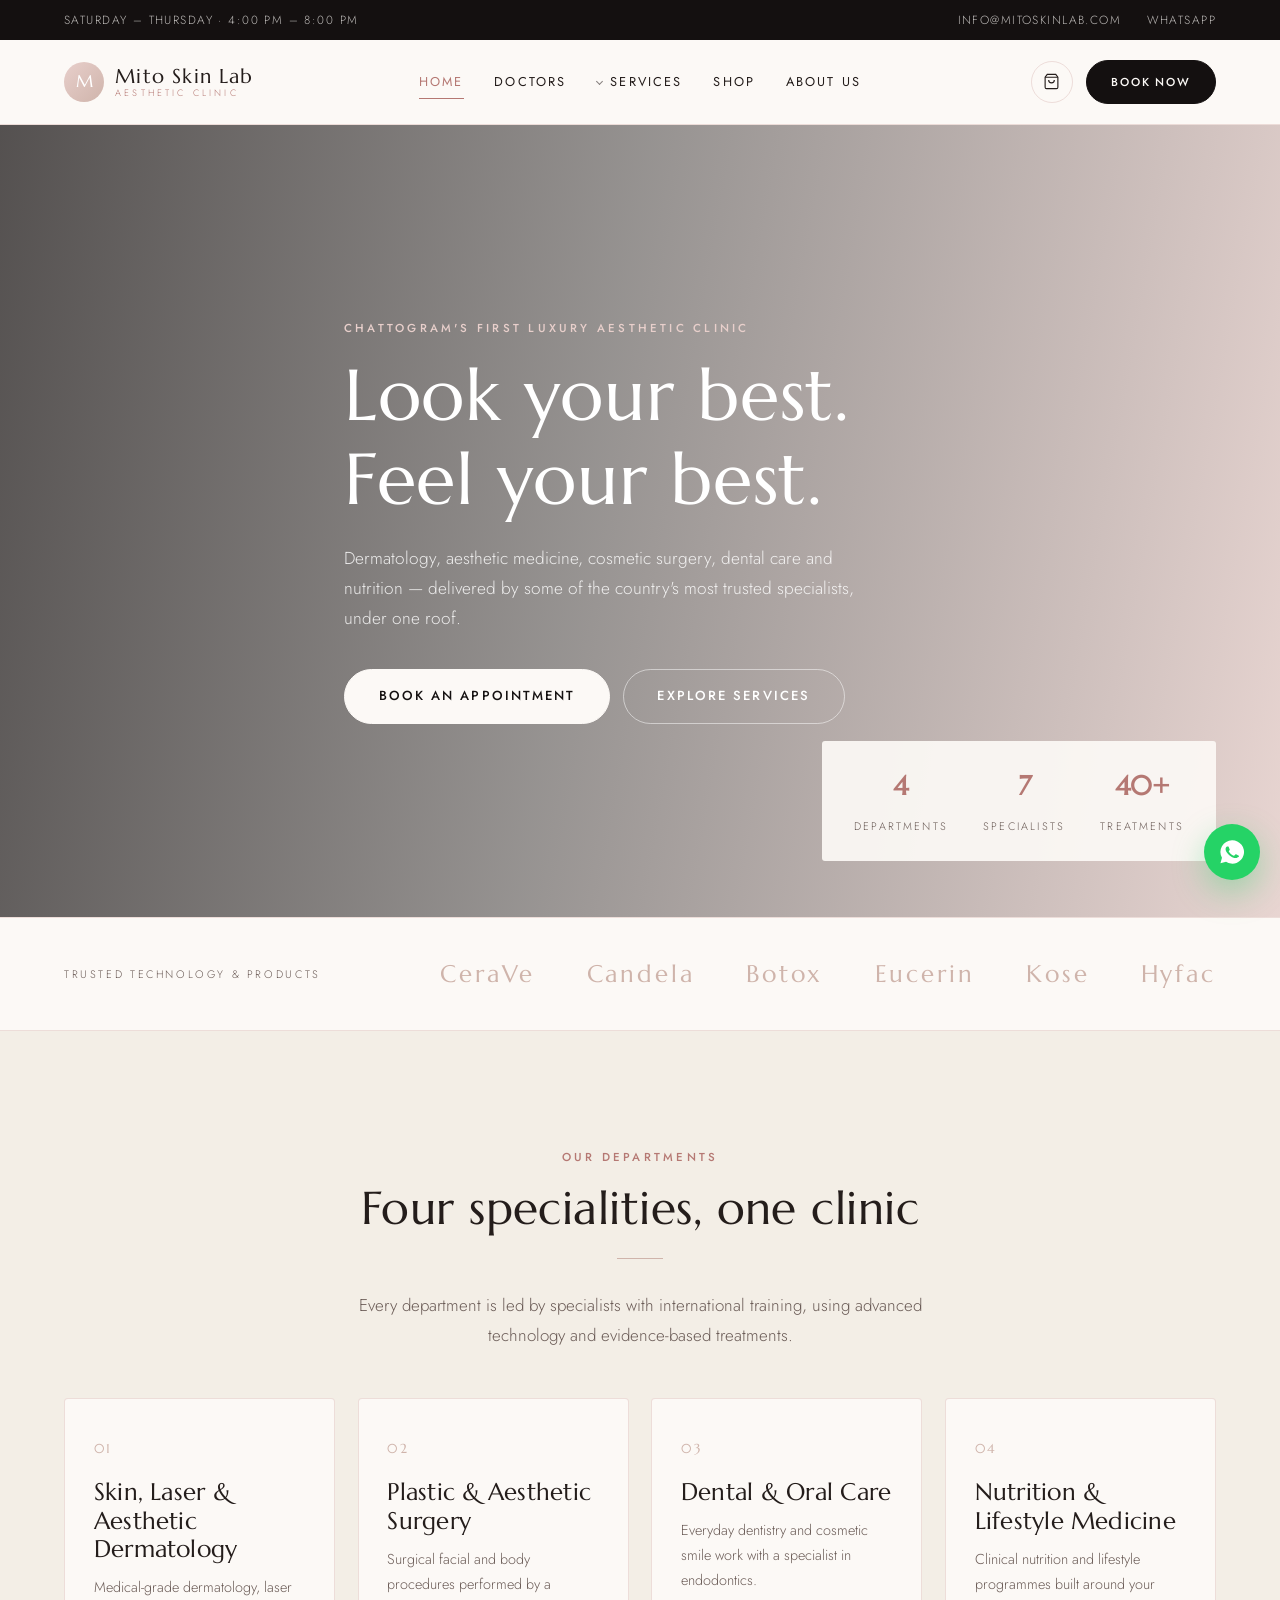
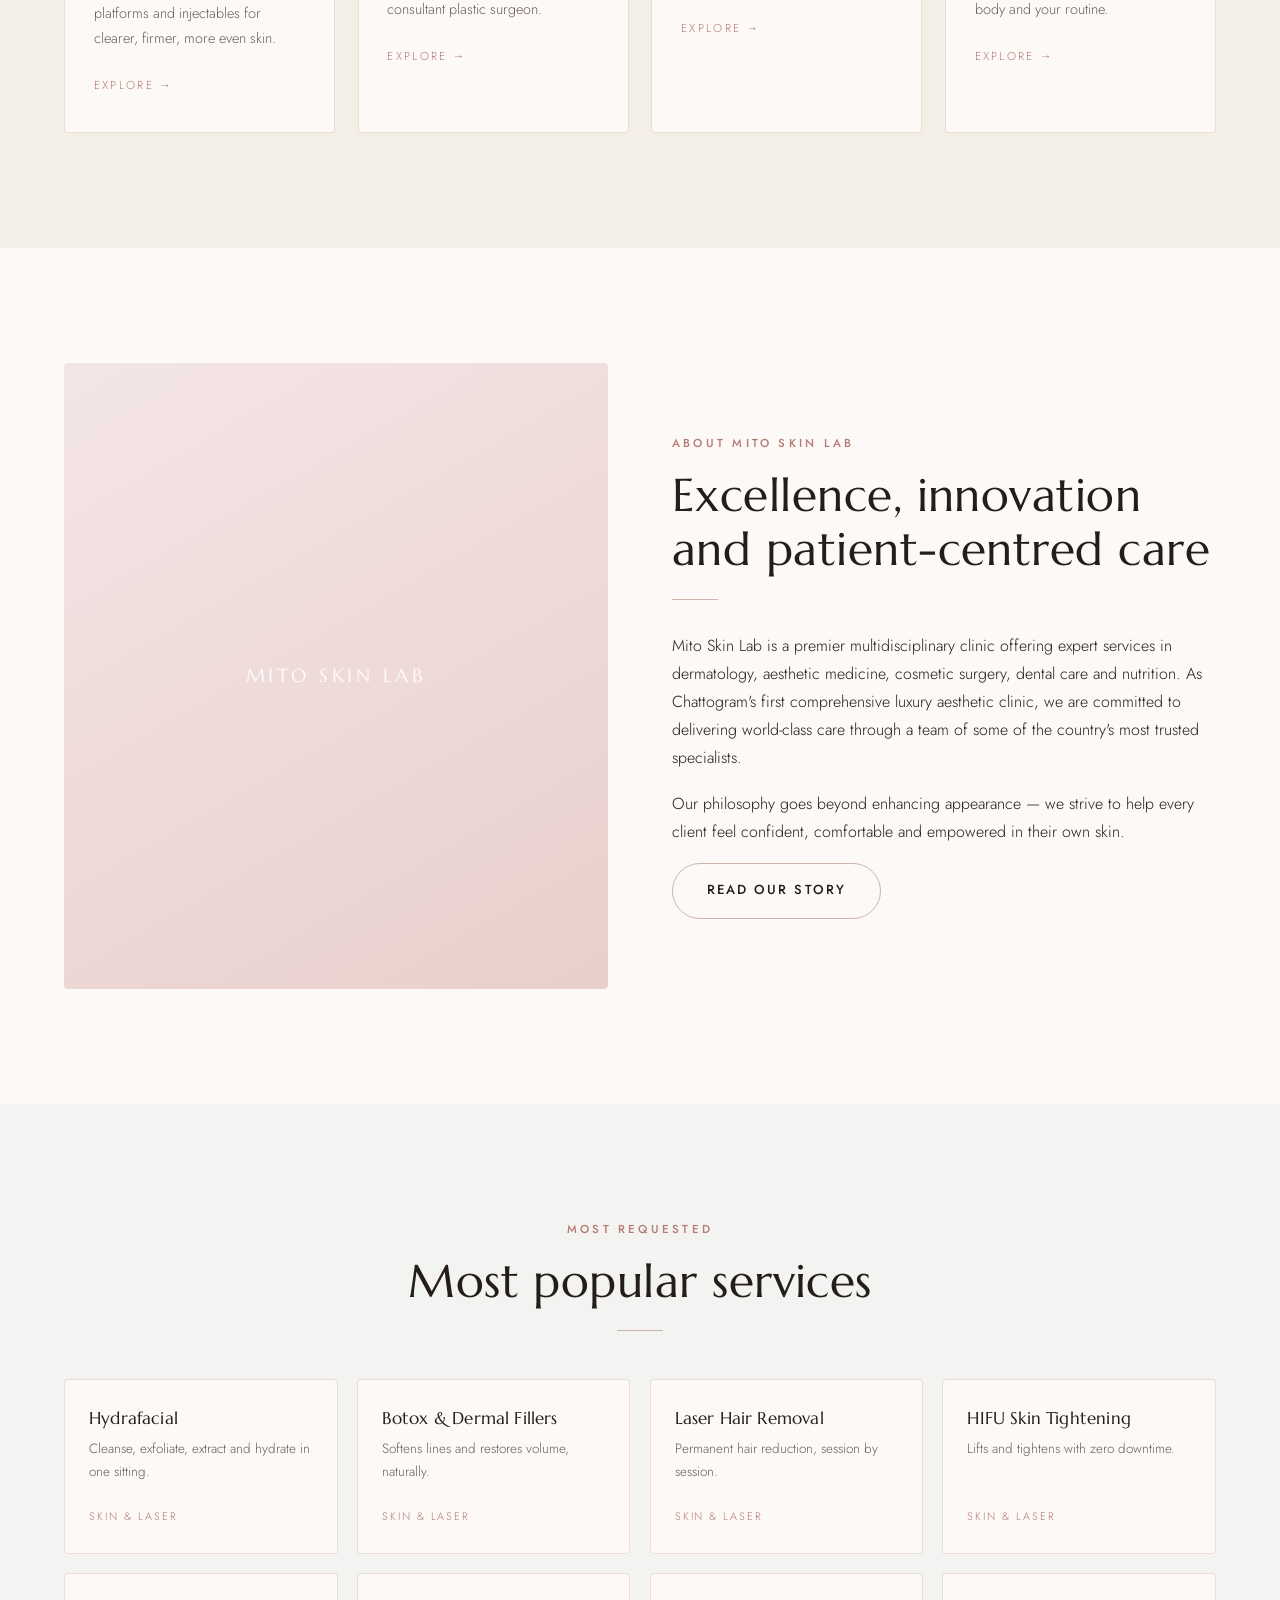
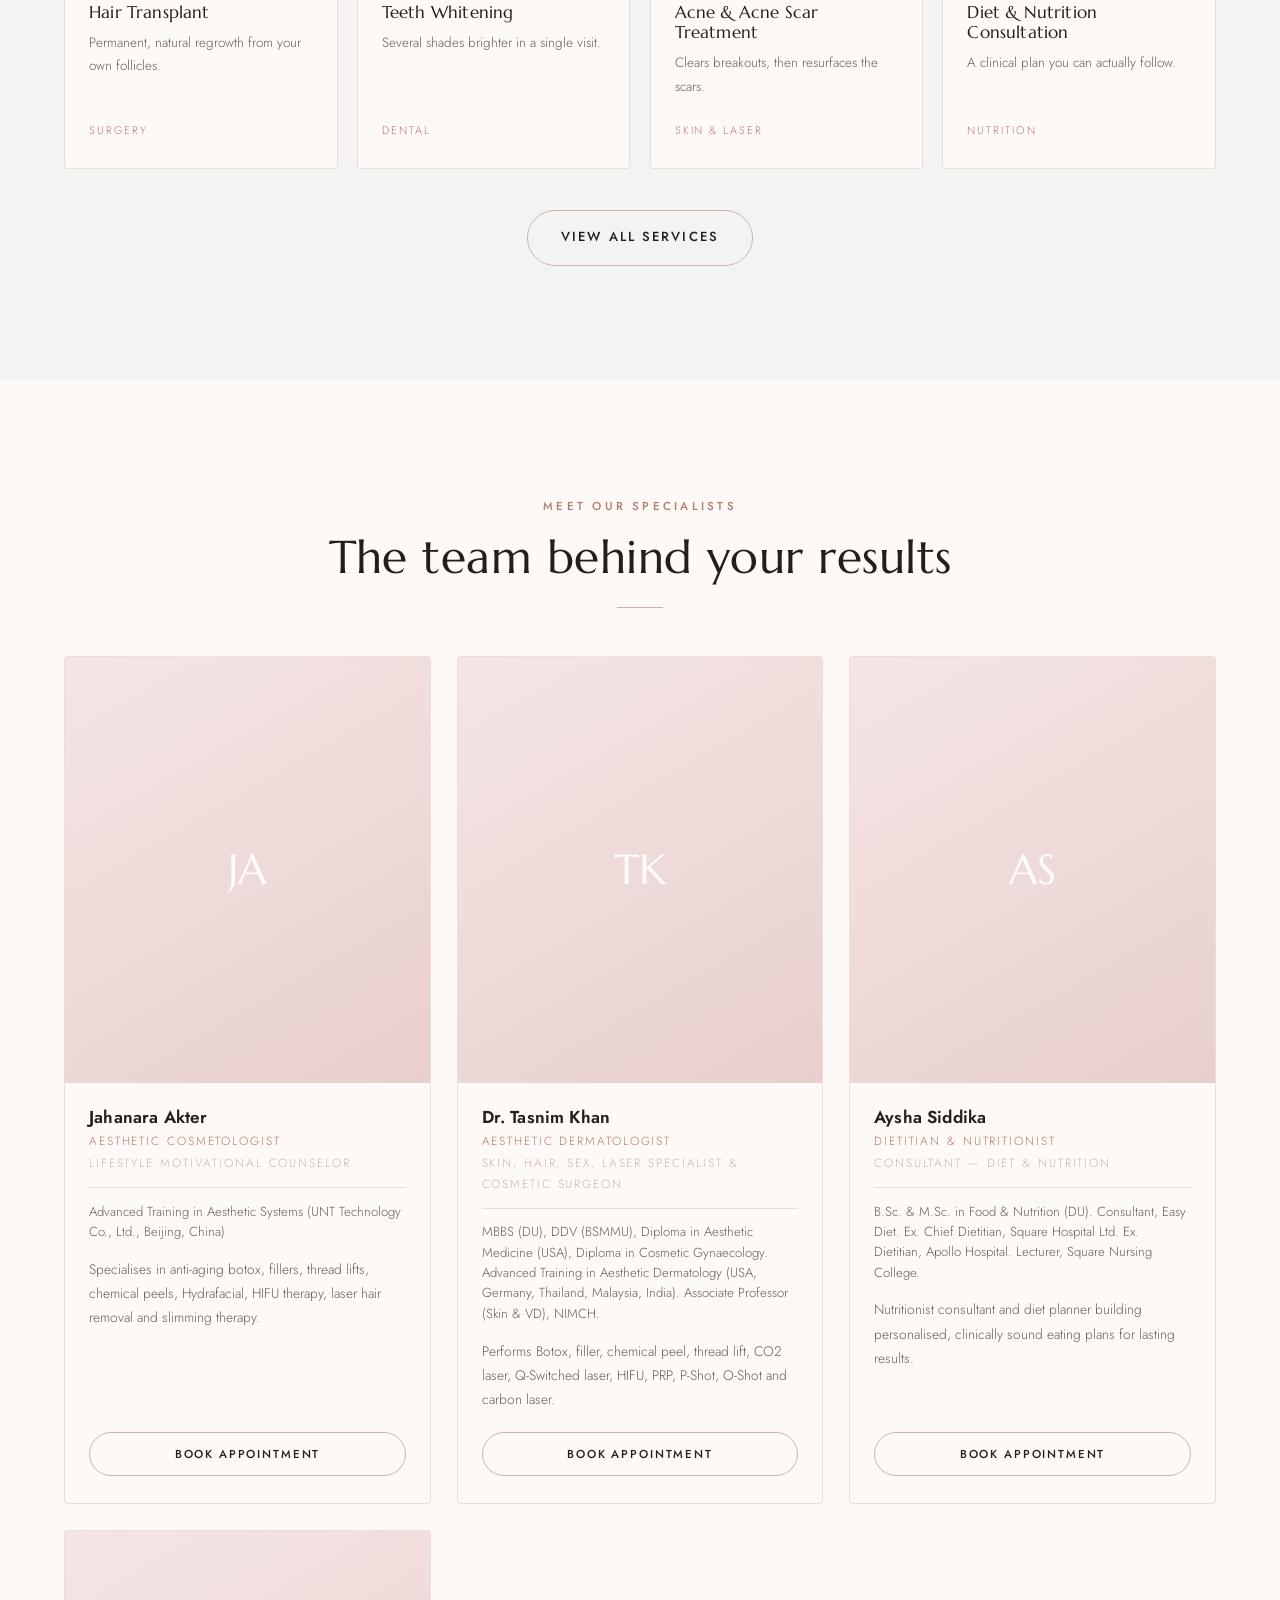
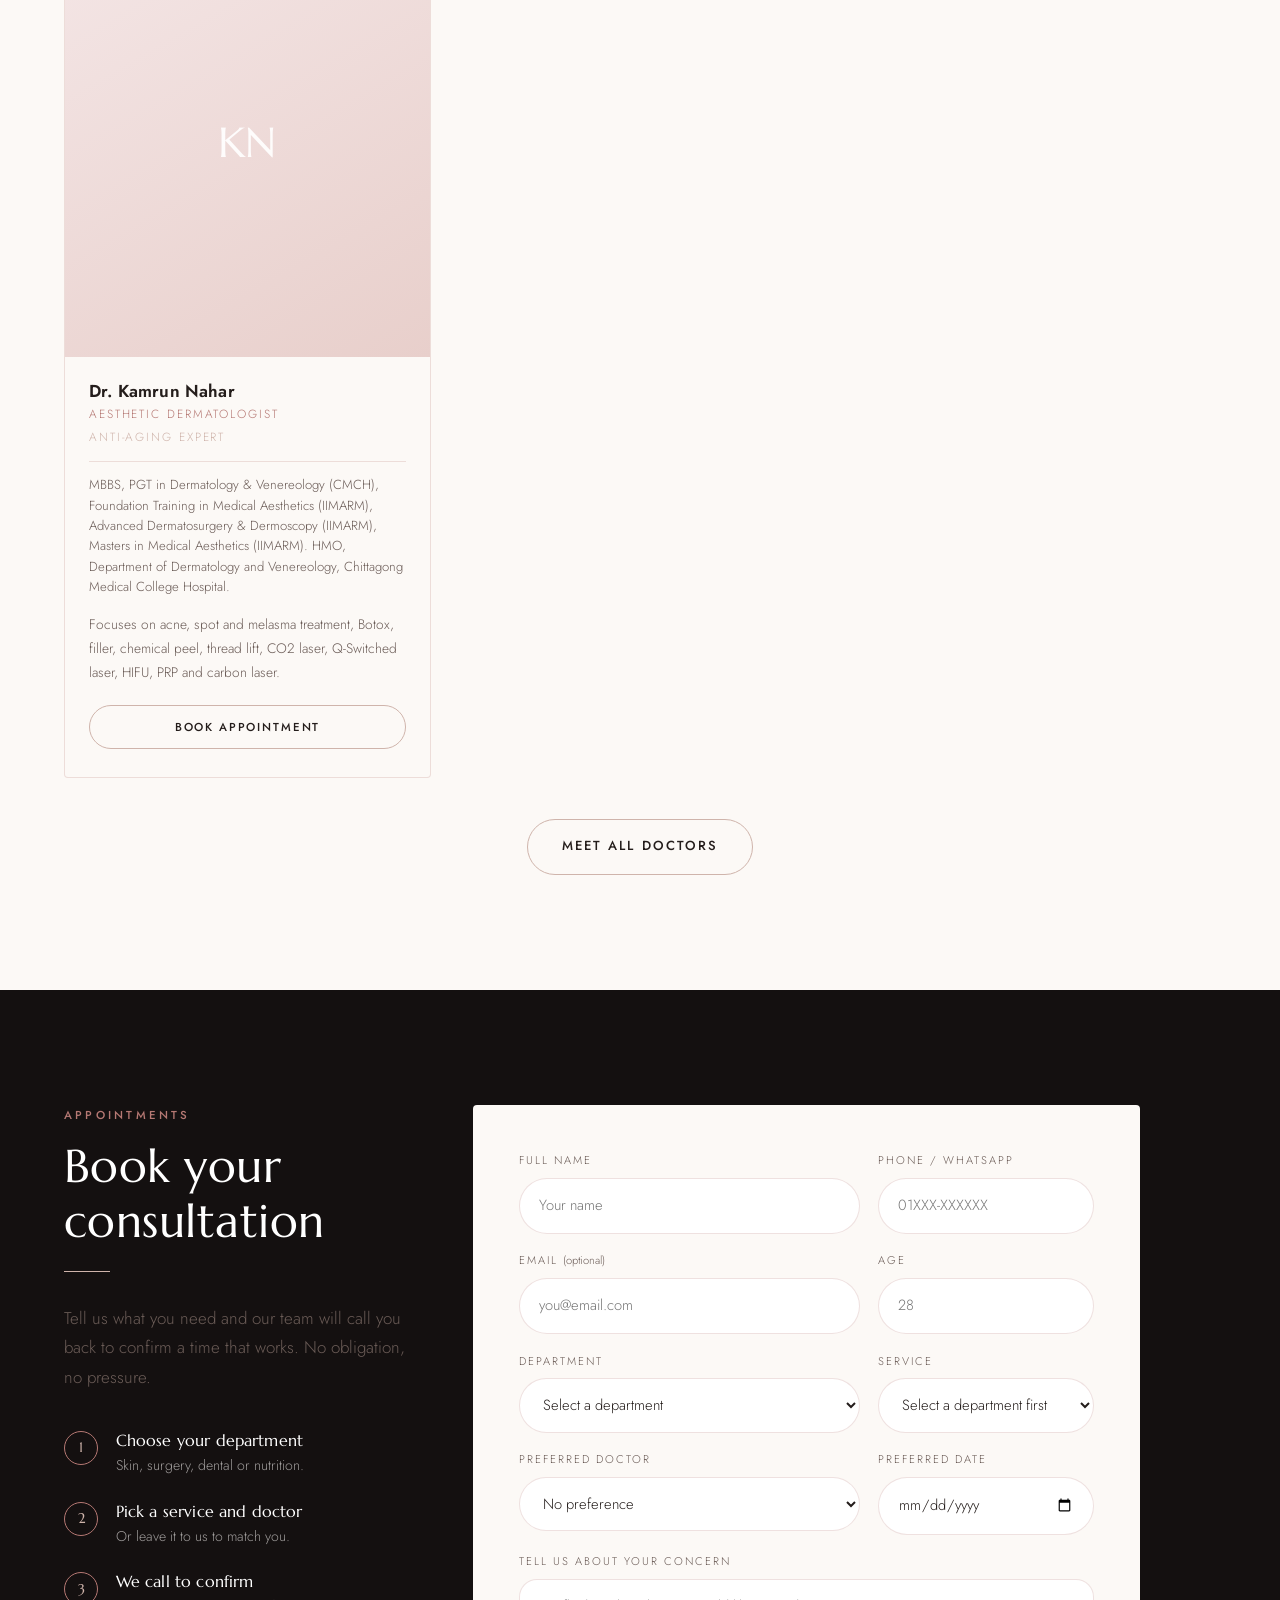
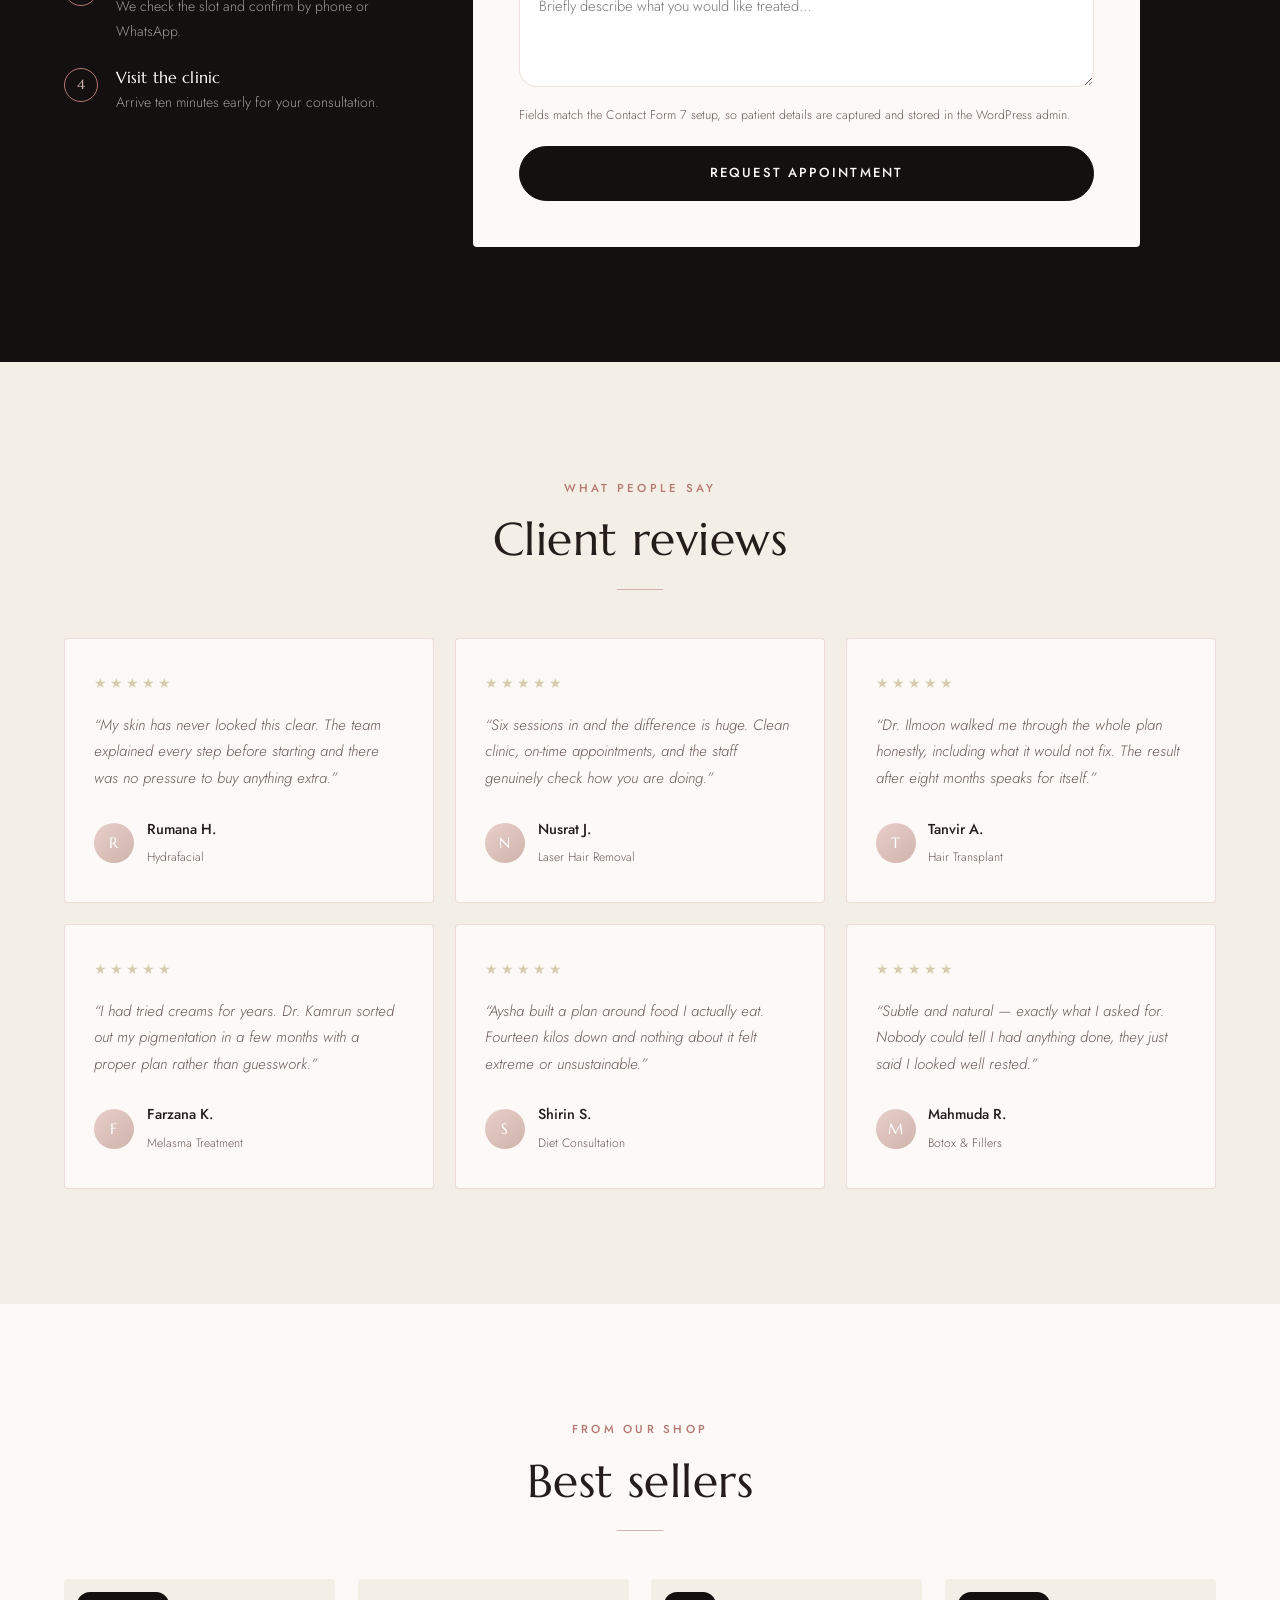
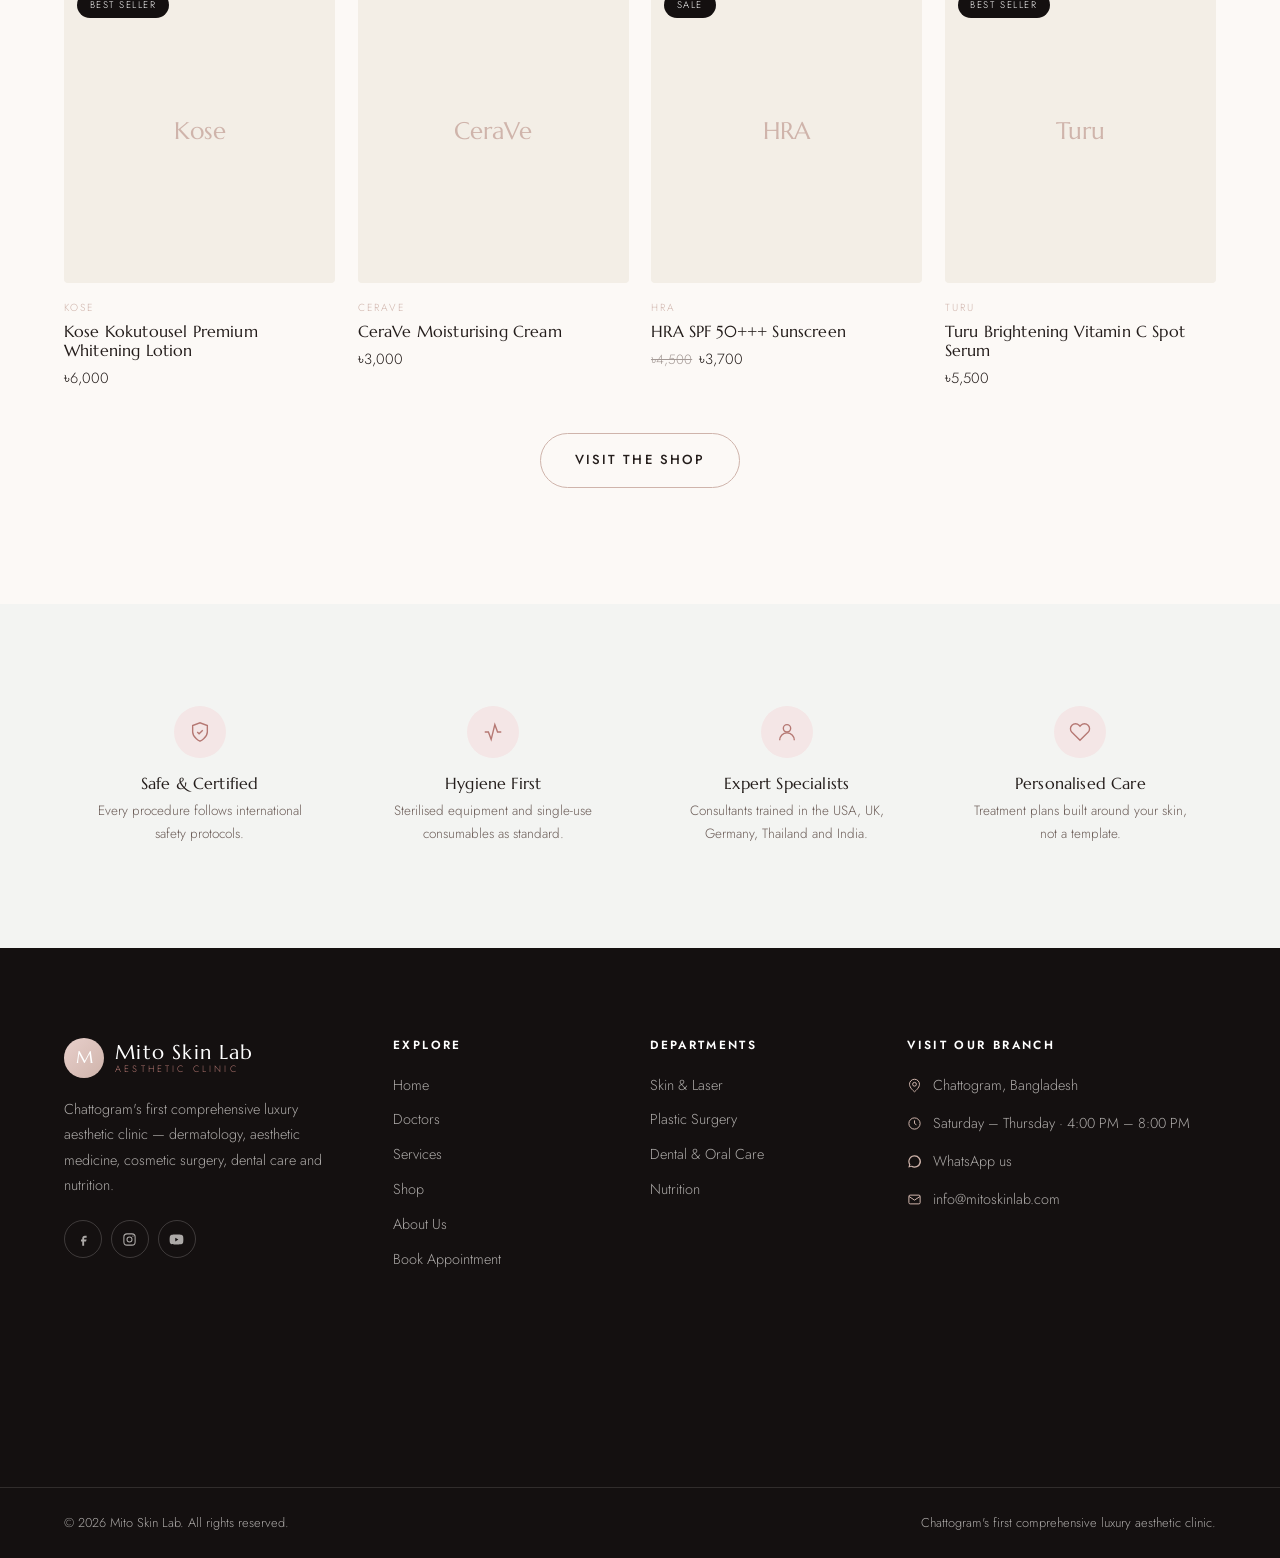
==== index.html @ dfe3c597 "Initial commit: Mito Skin Lab project docs and front-end rebuild Client planning docs (design brief," ====
<!DOCTYPE html>
<html lang="en">
<head>
<meta charset="utf-8">
<meta name="viewport" content="width=device-width, initial-scale=1">
<title>Mito Skin Lab — Chattogram's First Luxury Aesthetic Clinic</title>
<meta name="description" content="Mito Skin Lab is Chattogram's first comprehensive luxury aesthetic clinic — dermatology, aesthetic medicine, cosmetic surgery, dental care and nutrition under one roof.">
<link rel="stylesheet" href="css/mito.css">
</head>
<body>

<!-- ===================== TOP BAR ===================== -->
<div class="topbar">
  <div class="wrap">
    <span data-hours>Saturday – Thursday · 4:00 PM – 8:00 PM</span>
    <div class="topbar__set">
      <a href="#" data-email>info@mitoskinlab.com</a>
      <a href="#" data-wa>WhatsApp</a>
    </div>
  </div>
</div>

<!-- ===================== HEADER =====================
     Feedback 4: centered menu, exactly 5 items,
     Home · Doctors · Services · Shop · About Us
================================================== -->
<header class="header">
  <div class="wrap header__inner">
    <a class="brand" href="index.html">
      <span class="brand__mark">M</span>
      <span class="brand__name">Mito Skin Lab<span class="brand__sub">Aesthetic Clinic</span></span>
    </a>

    <nav class="nav">
      <ul class="nav__list">
        <li class="nav__item nav__item--active"><a class="nav__link" href="index.html">Home</a></li>
        <li class="nav__item"><a class="nav__link" href="doctors.html">Doctors</a></li>
        <li class="nav__item nav__item--has-menu">
          <a class="nav__link" href="services.html">Services</a>
          <!-- Feedback 4: hover dropdown showing the 4 departments -->
          <div class="dropdown">
            <a href="services.html#skin">Skin, Laser &amp; Aesthetic Dermatology</a>
            <a href="services.html#surgery">Plastic &amp; Aesthetic Surgery</a>
            <a href="services.html#dental">Dental &amp; Oral Care</a>
            <a href="services.html#nutrition">Nutrition &amp; Lifestyle Medicine</a>
          </div>
        </li>
        <li class="nav__item"><a class="nav__link" href="shop.html">Shop</a></li>
        <li class="nav__item"><a class="nav__link" href="about.html">About Us</a></li>
      </ul>
    </nav>

    <div class="header__actions">
      <a class="icon-btn" href="shop.html" aria-label="Shop">
        <svg viewBox="0 0 24 24" fill="none" stroke="currentColor" stroke-width="1.6"><path d="M6 2 3 6v14a2 2 0 0 0 2 2h14a2 2 0 0 0 2-2V6l-3-4z"/><path d="M3 6h18M16 10a4 4 0 0 1-8 0"/></svg>
        <span class="icon-btn__count" data-cart-count style="display:none">0</span>
      </a>
      <a class="btn btn--sm header__cta" href="booking.html">Book Now</a>
      <button class="icon-btn burger" data-nav-open aria-label="Open menu">
        <svg viewBox="0 0 24 24" fill="none" stroke="currentColor" stroke-width="1.6"><path d="M3 6h18M3 12h18M3 18h18"/></svg>
      </button>
    </div>
  </div>
</header>

<!-- ===================== MOBILE NAV ===================== -->
<div class="mobile-nav" id="mobileNav" data-open="false">
  <div class="mobile-nav__head">
    <a class="brand" href="index.html"><span class="brand__mark">M</span><span class="brand__name">Mito Skin Lab</span></a>
    <button class="icon-btn" data-nav-close aria-label="Close menu">
      <svg viewBox="0 0 24 24" fill="none" stroke="currentColor" stroke-width="1.6"><path d="M18 6 6 18M6 6l12 12"/></svg>
    </button>
  </div>
  <ul class="mobile-nav__list">
    <li><a href="index.html">Home</a></li>
    <li><a href="doctors.html">Doctors</a></li>
    <li>
      <button class="mobile-nav__toggle">Services <span>+</span></button>
      <div class="mobile-nav__sub" data-open="false">
        <a href="services.html#skin">Skin, Laser &amp; Aesthetic Dermatology</a>
        <a href="services.html#surgery">Plastic &amp; Aesthetic Surgery</a>
        <a href="services.html#dental">Dental &amp; Oral Care</a>
        <a href="services.html#nutrition">Nutrition &amp; Lifestyle Medicine</a>
      </div>
    </li>
    <li><a href="shop.html">Shop</a></li>
    <li><a href="about.html">About Us</a></li>
  </ul>
  <div class="mobile-nav__foot">
    <a class="btn btn--block" href="booking.html">Book an Appointment</a>
    <a class="btn btn--ghost btn--block" href="#" data-wa>Chat on WhatsApp</a>
  </div>
</div>

<main>

  <!-- ============ HERO — video at the top (Feedback 2 & 4) ============ -->
  <section class="hero">
    <div class="hero__media">
      <!-- Drop the client's clinic video at assets/hero.mp4 (from the Drive link). -->
      <video autoplay muted loop playsinline poster="assets/hero-poster.jpg">
        <source src="assets/hero.mp4" type="video/mp4">
      </video>
    </div>
    <div class="wrap hero__inner">
      <p class="eyebrow">Chattogram's First Luxury Aesthetic Clinic</p>
      <h1>Look your best.<br>Feel your best.</h1>
      <p class="hero__lede">Dermatology, aesthetic medicine, cosmetic surgery, dental care and nutrition — delivered by some of the country's most trusted specialists, under one roof.</p>
      <div class="hero__cta">
        <a class="btn btn--light" href="booking.html">Book an Appointment</a>
        <a class="btn btn--ghost" href="services.html" style="color:#fff;border-color:rgba(255,255,255,.5)">Explore Services</a>
      </div>
    </div>
    <div class="hero__badge">
      <div><b>4</b><span>Departments</span></div>
      <div><b>7</b><span>Specialists</span></div>
      <div><b>40+</b><span>Treatments</span></div>
    </div>
  </section>

  <!-- ============ BRANDS — CeraVe, Candela, Botox (Feedback 4) ============ -->
  <section class="brands">
    <div class="wrap">
      <span class="brands__label">Trusted technology &amp; products</span>
      <div class="brands__list">
        <span>CeraVe</span><span>Candela</span><span>Botox</span>
        <span>Eucerin</span><span>Kose</span><span>Hyfac</span>
      </div>
    </div>
  </section>

  <!-- ============ DEPARTMENTS — placed high up (Feedback 2) ============ -->
  <section class="section bg-lace">
    <div class="wrap">
      <div class="center" style="margin-bottom:3rem">
        <p class="eyebrow">Our Departments</p>
        <h2>Four specialities, one clinic</h2>
        <hr class="rule">
        <p class="lede">Every department is led by specialists with international training, using advanced technology and evidence-based treatments.</p>
      </div>
      <div class="dept-grid" id="deptGrid"></div>
    </div>
  </section>

  <!-- ============ ABOUT PREVIEW ============ -->
  <section class="section">
    <div class="wrap about-split">
      <div class="about-figure reveal"><span>Mito Skin Lab</span></div>
      <div class="reveal">
        <p class="eyebrow">About Mito Skin Lab</p>
        <h2>Excellence, innovation and patient-centred care</h2>
        <hr class="rule">
        <p>Mito Skin Lab is a premier multidisciplinary clinic offering expert services in dermatology, aesthetic medicine, cosmetic surgery, dental care and nutrition. As Chattogram's first comprehensive luxury aesthetic clinic, we are committed to delivering world-class care through a team of some of the country's most trusted specialists.</p>
        <p>Our philosophy goes beyond enhancing appearance — we strive to help every client feel confident, comfortable and empowered in their own skin.</p>
        <a class="btn btn--ghost" href="about.html">Read Our Story</a>
      </div>
    </div>
  </section>

  <!-- ============ MOST POPULAR SERVICES (Feedback 2) ============ -->
  <section class="section bg-porcelain">
    <div class="wrap">
      <div class="center" style="margin-bottom:3rem">
        <p class="eyebrow">Most Requested</p>
        <h2>Most popular services</h2>
        <hr class="rule">
      </div>
      <div class="pop-grid" id="popGrid"></div>
      <div class="center" style="margin-top:2.6rem">
        <a class="btn btn--ghost" href="services.html">View All Services</a>
      </div>
    </div>
  </section>

  <!-- ============ DOCTORS — moved up, before the booking section (Feedback 2) ============ -->
  <section class="section">
    <div class="wrap">
      <div class="center" style="margin-bottom:3rem">
        <p class="eyebrow">Meet Our Specialists</p>
        <h2>The team behind your results</h2>
        <hr class="rule">
      </div>
      <div class="doc-grid" id="docGrid" data-limit="4"></div>
      <div class="center" style="margin-top:2.6rem">
        <a class="btn btn--ghost" href="doctors.html">Meet All Doctors</a>
      </div>
    </div>
  </section>

  <!-- ============ BOOKING — full-page, long section (Feedback 4) ============ -->
  <section class="section booking" id="book">
    <div class="wrap booking__grid">
      <div>
        <p class="eyebrow">Appointments</p>
        <h2>Book your consultation</h2>
        <hr class="rule">
        <p class="lede">Tell us what you need and our team will call you back to confirm a time that works. No obligation, no pressure.</p>
        <div class="booking__steps">
          <div class="booking__step"><b>1</b><div><h4>Choose your department</h4><p>Skin, surgery, dental or nutrition.</p></div></div>
          <div class="booking__step"><b>2</b><div><h4>Pick a service and doctor</h4><p>Or leave it to us to match you.</p></div></div>
          <div class="booking__step"><b>3</b><div><h4>We call to confirm</h4><p>We check the slot and confirm by phone or WhatsApp.</p></div></div>
          <div class="booking__step"><b>4</b><div><h4>Visit the clinic</h4><p>Arrive ten minutes early for your consultation.</p></div></div>
        </div>
      </div>

      <div class="form-card">
        <form id="bookingForm" novalidate>
          <div class="form-grid">
            <div class="field"><label for="bkName">Full name</label><input id="bkName" name="your-name" type="text" required placeholder="Your name"></div>
            <div class="field"><label for="bkPhone">Phone / WhatsApp</label><input id="bkPhone" name="your-phone" type="tel" required placeholder="01XXX-XXXXXX"></div>
            <div class="field"><label for="bkEmail">Email <span style="text-transform:none;letter-spacing:0">(optional)</span></label><input id="bkEmail" name="your-email" type="email" placeholder="you@email.com"></div>
            <div class="field"><label for="bkAge">Age</label><input id="bkAge" name="your-age" type="number" min="1" max="120" placeholder="28"></div>
            <div class="field"><label for="bkDept">Department</label><select id="bkDept" name="department" required></select></div>
            <div class="field"><label for="bkService">Service</label><select id="bkService" name="service"><option value="">Select a department first</option></select></div>
            <div class="field"><label for="bkDoctor">Preferred doctor</label><select id="bkDoctor" name="doctor"></select></div>
            <div class="field"><label for="bkDate">Preferred date</label><input id="bkDate" name="preferred-date" type="date"></div>
            <div class="field field--full"><label for="bkMsg">Tell us about your concern</label><textarea id="bkMsg" name="your-message" placeholder="Briefly describe what you would like treated…"></textarea></div>
          </div>
          <p class="form-note">Fields match the Contact Form 7 setup, so patient details are captured and stored in the WordPress admin.</p>
          <button class="btn btn--block" type="submit" style="margin-top:1.2rem">Request Appointment</button>
          <div class="form-ok" id="bookingOk" hidden></div>
        </form>
      </div>
    </div>
  </section>

  <!-- ============ CLIENT REVIEWS — renamed from Success Stories (Feedback 2) ============ -->
  <section class="section bg-lace">
    <div class="wrap">
      <div class="center" style="margin-bottom:3rem">
        <p class="eyebrow">What People Say</p>
        <h2>Client reviews</h2>
        <hr class="rule">
      </div>
      <div class="rev-grid" id="revGrid" data-limit="6"></div>
    </div>
  </section>

  <!-- ============ BEST SELLERS ============ -->
  <section class="section">
    <div class="wrap">
      <div class="center" style="margin-bottom:3rem">
        <p class="eyebrow">From Our Shop</p>
        <h2>Best sellers</h2>
        <hr class="rule">
      </div>
      <div class="prod-grid">
        <article class="prod-card reveal">
          <a class="prod-card__media" href="product.html?id=kose-whitening"><span class="prod-card__tag">Best seller</span><div class="prod-card__ph">Kose</div></a>
          <p class="prod-card__brand">Kose</p><h4><a href="product.html?id=kose-whitening">Kose Kokutousel Premium Whitening Lotion</a></h4>
          <div class="prod-card__price">৳6,000</div>
        </article>
        <article class="prod-card reveal">
          <a class="prod-card__media" href="product.html?id=cerave-cream"><div class="prod-card__ph">CeraVe</div></a>
          <p class="prod-card__brand">CeraVe</p><h4><a href="product.html?id=cerave-cream">CeraVe Moisturising Cream</a></h4>
          <div class="prod-card__price">৳3,000</div>
        </article>
        <article class="prod-card reveal">
          <a class="prod-card__media" href="product.html?id=hra-spf"><span class="prod-card__tag">Sale</span><div class="prod-card__ph">HRA</div></a>
          <p class="prod-card__brand">HRA</p><h4><a href="product.html?id=hra-spf">HRA SPF 50+++ Sunscreen</a></h4>
          <div class="prod-card__price"><s>৳4,500</s>৳3,700</div>
        </article>
        <article class="prod-card reveal">
          <a class="prod-card__media" href="product.html?id=turu-vitc"><span class="prod-card__tag">Best seller</span><div class="prod-card__ph">Turu</div></a>
          <p class="prod-card__brand">Turu</p><h4><a href="product.html?id=turu-vitc">Turu Brightening Vitamin C Spot Serum</a></h4>
          <div class="prod-card__price">৳5,500</div>
        </article>
      </div>
      <div class="center" style="margin-top:2.6rem"><a class="btn btn--ghost" href="shop.html">Visit the Shop</a></div>
    </div>
  </section>

  <!-- ============ ASSURANCES — moved to the very bottom (Feedback 2) ============ -->
  <section class="section section--tight bg-porcelain">
    <div class="wrap">
      <div class="assure-grid">
        <div class="assure reveal">
          <div class="assure__ico"><svg viewBox="0 0 24 24" fill="none" stroke="currentColor" stroke-width="1.5"><path d="M12 22s8-4 8-10V5l-8-3-8 3v7c0 6 8 10 8 10z"/><path d="m9 12 2 2 4-4"/></svg></div>
          <h4>Safe &amp; Certified</h4><p>Every procedure follows international safety protocols.</p>
        </div>
        <div class="assure reveal">
          <div class="assure__ico"><svg viewBox="0 0 24 24" fill="none" stroke="currentColor" stroke-width="1.5"><path d="M3 12h4l3 8 4-16 3 8h4"/></svg></div>
          <h4>Hygiene First</h4><p>Sterilised equipment and single-use consumables as standard.</p>
        </div>
        <div class="assure reveal">
          <div class="assure__ico"><svg viewBox="0 0 24 24" fill="none" stroke="currentColor" stroke-width="1.5"><circle cx="12" cy="8" r="4"/><path d="M4 21a8 8 0 0 1 16 0"/></svg></div>
          <h4>Expert Specialists</h4><p>Consultants trained in the USA, UK, Germany, Thailand and India.</p>
        </div>
        <div class="assure reveal">
          <div class="assure__ico"><svg viewBox="0 0 24 24" fill="none" stroke="currentColor" stroke-width="1.5"><path d="M20.8 4.6a5.5 5.5 0 0 0-7.8 0L12 5.7l-1-1.1a5.5 5.5 0 0 0-7.8 7.8l1.1 1L12 21l7.7-7.6 1.1-1a5.5 5.5 0 0 0 0-7.8z"/></svg></div>
          <h4>Personalised Care</h4><p>Treatment plans built around your skin, not a template.</p>
        </div>
      </div>
    </div>
  </section>

</main>

<!-- ===================== FOOTER =====================
     Feedback 2: Google Maps, branch info and WhatsApp in the footer.
     No Contact Us page. Feedback 3: use Mito Logo Png-05 here.
================================================== -->
<footer class="footer">
  <div class="wrap footer__grid">
    <div class="footer__brand">
      <a class="brand" href="index.html">
        <span class="brand__mark">M</span>
        <span class="brand__name">Mito Skin Lab<span class="brand__sub">Aesthetic Clinic</span></span>
      </a>
      <p>Chattogram's first comprehensive luxury aesthetic clinic — dermatology, aesthetic medicine, cosmetic surgery, dental care and nutrition.</p>
      <div class="footer__social">
        <a href="#" data-facebook aria-label="Facebook"><svg viewBox="0 0 24 24" fill="currentColor"><path d="M14 9h3V6h-3c-2.2 0-4 1.8-4 4v2H8v3h2v7h3v-7h3l1-3h-4v-2c0-.6.4-1 1-1z"/></svg></a>
        <a href="#" aria-label="Instagram"><svg viewBox="0 0 24 24" fill="none" stroke="currentColor" stroke-width="1.7"><rect x="3" y="3" width="18" height="18" rx="5"/><circle cx="12" cy="12" r="4"/><circle cx="17.5" cy="6.5" r="1" fill="currentColor" stroke="none"/></svg></a>
        <a href="#" aria-label="YouTube"><svg viewBox="0 0 24 24" fill="currentColor"><path d="M23 12s0-3.6-.5-5.3a2.8 2.8 0 0 0-2-2C18.8 4 12 4 12 4s-6.8 0-8.5.7a2.8 2.8 0 0 0-2 2C1 8.4 1 12 1 12s0 3.6.5 5.3a2.8 2.8 0 0 0 2 2C5.2 20 12 20 12 20s6.8 0 8.5-.7a2.8 2.8 0 0 0 2-2C23 15.6 23 12 23 12zM10 15V9l5 3z"/></svg></a>
      </div>
    </div>

    <div>
      <h4>Explore</h4>
      <ul class="footer__links">
        <li><a href="index.html">Home</a></li>
        <li><a href="doctors.html">Doctors</a></li>
        <li><a href="services.html">Services</a></li>
        <li><a href="shop.html">Shop</a></li>
        <li><a href="about.html">About Us</a></li>
        <li><a href="booking.html">Book Appointment</a></li>
      </ul>
    </div>

    <div>
      <h4>Departments</h4>
      <ul class="footer__links">
        <li><a href="services.html#skin">Skin &amp; Laser</a></li>
        <li><a href="services.html#surgery">Plastic Surgery</a></li>
        <li><a href="services.html#dental">Dental &amp; Oral Care</a></li>
        <li><a href="services.html#nutrition">Nutrition</a></li>
      </ul>
    </div>

    <div>
      <h4>Visit Our Branch</h4>
      <ul class="footer__contact">
        <li><svg viewBox="0 0 24 24" fill="none" stroke="currentColor" stroke-width="1.6"><path d="M20 10c0 6-8 12-8 12s-8-6-8-12a8 8 0 0 1 16 0z"/><circle cx="12" cy="10" r="3"/></svg><span data-address>Chattogram, Bangladesh</span></li>
        <li><svg viewBox="0 0 24 24" fill="none" stroke="currentColor" stroke-width="1.6"><circle cx="12" cy="12" r="9"/><path d="M12 7v5l3 2"/></svg><span data-hours>Saturday – Thursday · 4:00 PM – 8:00 PM</span></li>
        <li><svg viewBox="0 0 24 24" fill="currentColor"><path d="M12 2a10 10 0 0 0-8.6 15l-1.3 4.7 4.8-1.3A10 10 0 1 0 12 2zm0 18a8 8 0 0 1-4.1-1.1l-.3-.2-2.9.8.8-2.8-.2-.3A8 8 0 1 1 12 20z"/></svg><a href="#" data-wa>WhatsApp us</a></li>
        <li><svg viewBox="0 0 24 24" fill="none" stroke="currentColor" stroke-width="1.6"><rect x="3" y="5" width="18" height="14" rx="2"/><path d="m3 7 9 6 9-6"/></svg><a href="#" data-email>info@mitoskinlab.com</a></li>
      </ul>
      <iframe class="footer__map" title="Mito Skin Lab location"
        src="https://www.google.com/maps?q=Chattogram,Bangladesh&output=embed"
        loading="lazy" referrerpolicy="no-referrer-when-downgrade"></iframe>
    </div>
  </div>
  <div class="wrap footer__bar">
    <span>© 2026 Mito Skin Lab. All rights reserved.</span>
    <span>Chattogram's first comprehensive luxury aesthetic clinic.</span>
  </div>
</footer>

<!-- Floating WhatsApp (Feedback 2) -->
<a class="wa-float" href="#" data-wa aria-label="Chat on WhatsApp">
  <svg viewBox="0 0 24 24" fill="currentColor"><path d="M12 2a10 10 0 0 0-8.6 15l-1.3 4.7 4.8-1.3A10 10 0 1 0 12 2zm5.2 14c-.2.6-1.2 1.2-1.7 1.2-.5.1-1 .1-3.3-.8-2.8-1.1-4.5-3.9-4.7-4.1-.1-.2-1-1.4-1-2.6s.6-1.8.9-2.1c.2-.2.5-.3.7-.3h.5c.2 0 .4 0 .6.5l.8 2c.1.2.1.4 0 .5l-.3.4-.3.3c-.1.1-.3.3-.1.6.2.3.8 1.3 1.7 2.1 1.2 1 2.1 1.3 2.4 1.5.3.1.5.1.6-.1l.9-1c.2-.2.4-.2.6-.1l2 .9c.2.1.4.2.4.3.1.1.1.6-.1 1.2z"/></svg>
</a>

<script src="js/data.js"></script>
<script src="js/mito.js"></script>
</body>
</html>
---- css/mito.css ----
/* ==========================================================================
   Mito Skin Lab — Pastel Aristocracy (Pink & White Edition)
   Palette source: "Website design" tab.
   NOTE: two hex codes in the doc were malformed and have been corrected:
     Dusty Mauve  #cB57873 (7 chars, invalid) -> #B57873
     Chantilly    #CFEAM   (not hex)          -> #FCF9F6
   Confirm both with the client, then change only the two vars below.
   ========================================================================== */

@import url('https://fonts.googleapis.com/css2?family=Marcellus&family=Jost:wght@300;400;500;600&display=swap');

:root {
  /* --- Blush & rose tones --- */
  --powder-blush: #F4E6E6;
  --antique-rose: #CFB4AB;
  --dusty-mauve:  #B57873;
  --tea-rose:     #E8CFCB;

  /* --- Creamy whites --- */
  --chantilly:    #FCF9F6;
  --vintage-lace: #F3EEE6;
  --oat-silk:     #D7CCAE;
  --porcelain:    #F3F4F2;

  /* --- Ink & premium accents (Feedback 4: premium black tone) --- */
  --ink:        #241D1B;
  --ink-soft:   #6B5C57;
  --premium:    #141010;
  --hairline:   rgba(181,120,115,.22);

  /* --- Type --- */
  --font-display: 'Marcellus', 'Cormorant Garamond', Georgia, serif;
  --font-body:    'Jost', 'Helvetica Neue', Arial, sans-serif;

  /* --- Rhythm --- */
  --pad-section: clamp(64px, 9vw, 128px);
  --gutter: clamp(20px, 5vw, 64px);
  --maxw: 1280px;
  --radius: 999px;         /* Feedback 4: rounder / circular */
  --radius-card: 4px;
  --ease: cubic-bezier(.22,.61,.36,1);
}

/* ---------- reset ---------- */
*, *::before, *::after { box-sizing: border-box; }
html { -webkit-text-size-adjust: 100%; scroll-behavior: smooth; }
body {
  margin: 0;
  font-family: var(--font-body);
  font-weight: 300;
  font-size: 16px;
  line-height: 1.75;
  color: var(--ink);
  background: var(--chantilly);
  overflow-x: hidden;
}
img, video { max-width: 100%; display: block; }
a { color: inherit; text-decoration: none; }
button { font: inherit; cursor: pointer; }
ul { margin: 0; padding: 0; list-style: none; }

h1, h2, h3, h4 {
  font-family: var(--font-display);
  font-weight: 400;
  line-height: 1.18;
  letter-spacing: .01em;
  margin: 0;
}
h1 { font-size: clamp(2.4rem, 5.6vw, 4.6rem); }
h2 { font-size: clamp(1.9rem, 3.6vw, 3.1rem); }
h3 { font-size: clamp(1.2rem, 1.9vw, 1.6rem); }
p  { margin: 0 0 1.1em; }

/* ---------- layout helpers ---------- */
.wrap { width: 100%; max-width: var(--maxw); margin-inline: auto; padding-inline: var(--gutter); }
.section { padding-block: var(--pad-section); }
.section--tight { padding-block: clamp(44px, 6vw, 84px); }
.bg-lace { background: var(--vintage-lace); }
.bg-blush { background: var(--powder-blush); }
.bg-porcelain { background: var(--porcelain); }
.bg-premium { background: var(--premium); color: var(--chantilly); }
.center { text-align: center; }

.eyebrow {
  font-size: .72rem;
  letter-spacing: .28em;
  text-transform: uppercase;
  color: var(--dusty-mauve);
  font-weight: 500;
  margin: 0 0 .9rem;
}
.bg-premium .eyebrow { color: var(--antique-rose); }

.lede { font-size: 1.06rem; color: var(--ink-soft); max-width: 62ch; }
.center .lede { margin-inline: auto; }
.bg-premium .lede { color: rgba(252,249,246,.7); }

.rule { width: 46px; height: 1px; background: var(--antique-rose); border: 0; margin: 1.4rem 0 2rem; }
.center .rule { margin-inline: auto; }

/* ---------- buttons (pill / premium black per Feedback 4) ---------- */
.btn {
  display: inline-flex; align-items: center; justify-content: center; gap: .55rem;
  padding: .95rem 2.1rem;
  border-radius: var(--radius);
  border: 1px solid var(--premium);
  background: var(--premium);
  color: var(--chantilly);
  font-size: .82rem; font-weight: 500;
  letter-spacing: .16em; text-transform: uppercase;
  transition: background .35s var(--ease), color .35s var(--ease), border-color .35s var(--ease), transform .35s var(--ease);
}
.btn:hover { background: var(--dusty-mauve); border-color: var(--dusty-mauve); transform: translateY(-2px); }
.btn--ghost { background: transparent; color: var(--ink); border-color: var(--antique-rose); }
.btn--ghost:hover { background: var(--premium); color: var(--chantilly); border-color: var(--premium); }
.btn--light { background: var(--chantilly); color: var(--premium); border-color: var(--chantilly); }
.btn--light:hover { background: var(--dusty-mauve); border-color: var(--dusty-mauve); color: #fff; }
.btn--sm { padding: .7rem 1.5rem; font-size: .72rem; }
.btn--block { width: 100%; }

/* ==========================================================================
   HEADER — centered, exactly 5 items (Feedback 4)
   Home · Doctors · Services · Shop · About Us
   ========================================================================== */
.topbar {
  background: var(--premium); color: rgba(252,249,246,.72);
  font-size: .74rem; letter-spacing: .12em; text-transform: uppercase;
}
.topbar .wrap { display: flex; justify-content: space-between; align-items: center; gap: 1rem; min-height: 40px; }
.topbar a:hover { color: #fff; }
.topbar__set { display: flex; gap: 1.6rem; }

.header {
  position: sticky; top: 0; z-index: 90;
  background: rgba(252,249,246,.94);
  backdrop-filter: blur(12px);
  border-bottom: 1px solid var(--hairline);
}
.header__inner {
  display: grid;
  grid-template-columns: 1fr auto 1fr;   /* centered nav */
  align-items: center;
  gap: 1rem;
  min-height: 84px;
}
.brand { display: flex; align-items: center; gap: .7rem; justify-self: start; }
.brand__mark {
  width: 40px; height: 40px; border-radius: 50%;
  background: linear-gradient(135deg, var(--tea-rose), var(--antique-rose));
  display: grid; place-items: center;
  font-family: var(--font-display); font-size: 1.05rem; color: #fff;
}
.brand__name { font-family: var(--font-display); font-size: 1.24rem; letter-spacing: .06em; line-height: 1.1; }
.brand__sub { display: block; font-size: .58rem; letter-spacing: .34em; text-transform: uppercase; color: var(--dusty-mauve); font-family: var(--font-body); }

.nav { justify-self: center; }
.nav__list { display: flex; align-items: center; gap: clamp(1.1rem, 2.4vw, 2.4rem); }
.nav__link {
  position: relative;
  font-size: .8rem; font-weight: 400;
  letter-spacing: .17em; text-transform: uppercase;
  padding: .6rem 0; display: inline-block; white-space: nowrap;
}
.nav__link::after {
  content: ''; position: absolute; left: 0; bottom: .25rem;
  width: 0; height: 1px; background: var(--dusty-mauve);
  transition: width .35s var(--ease);
}
.nav__link:hover::after, .nav__item--active > .nav__link::after { width: 100%; }
.nav__item--active > .nav__link { color: var(--dusty-mauve); }

/* Services hover dropdown — 4 departments (Feedback 4) */
.nav__item--has-menu > .nav__link::before {
  content: ''; display: inline-block; width: 5px; height: 5px; margin-right: .5rem;
  border-right: 1px solid currentColor; border-bottom: 1px solid currentColor;
  transform: translateY(-2px) rotate(45deg); opacity: .55;
}
.dropdown {
  position: absolute; top: 100%; left: 50%; transform: translate(-50%, 10px);
  min-width: 320px; padding: .7rem;
  background: var(--chantilly);
  border: 1px solid var(--hairline);
  box-shadow: 0 24px 60px rgba(36,29,27,.13);
  opacity: 0; visibility: hidden; pointer-events: none;
  transition: opacity .3s var(--ease), transform .3s var(--ease), visibility .3s;
}
.nav__item--has-menu { position: relative; }
.nav__item--has-menu:hover .dropdown,
.nav__item--has-menu:focus-within .dropdown {
  opacity: 1; visibility: visible; pointer-events: auto; transform: translate(-50%, 0);
}
.dropdown a {
  display: block; padding: .78rem 1.1rem;
  font-size: .84rem; letter-spacing: .03em;
  border-radius: 2px;
  transition: background .25s var(--ease), color .25s var(--ease), padding-left .25s var(--ease);
}
.dropdown a:hover { background: var(--powder-blush); color: var(--dusty-mauve); padding-left: 1.5rem; }

.header__actions { display: flex; align-items: center; gap: .55rem; justify-self: end; }
.icon-btn {
  width: 42px; height: 42px; border-radius: 50%;
  border: 1px solid var(--hairline); background: transparent;
  display: grid; place-items: center; color: var(--ink);
  transition: background .3s var(--ease), color .3s var(--ease), border-color .3s var(--ease);
}
.icon-btn:hover { background: var(--premium); color: #fff; border-color: var(--premium); }
.icon-btn svg { width: 17px; height: 17px; }
.icon-btn__count {
  position: absolute; transform: translate(14px, -14px);
  min-width: 17px; height: 17px; padding: 0 4px;
  border-radius: 999px; background: var(--dusty-mauve); color: #fff;
  font-size: .62rem; line-height: 17px; text-align: center;
}
.header__cta { margin-left: .3rem; }
.burger { display: none; }

/* ---------- mobile nav ---------- */
.mobile-nav {
  position: fixed; inset: 0; z-index: 120;
  background: var(--chantilly);
  padding: 1.4rem var(--gutter) 2.4rem;
  transform: translateX(100%);
  transition: transform .42s var(--ease);
  overflow-y: auto;
}
.mobile-nav[data-open="true"] { transform: none; }
.mobile-nav__head { display: flex; justify-content: space-between; align-items: center; margin-bottom: 1.6rem; }
.mobile-nav__list > li { border-bottom: 1px solid var(--hairline); }
.mobile-nav__list > li > a,
.mobile-nav__toggle {
  display: flex; justify-content: space-between; align-items: center; width: 100%;
  padding: 1.15rem 0; background: none; border: 0; text-align: left;
  font-family: var(--font-display); font-size: 1.22rem; color: var(--ink);
}
.mobile-nav__sub { max-height: 0; overflow: hidden; transition: max-height .4s var(--ease); }
.mobile-nav__sub[data-open="true"] { max-height: 320px; }
.mobile-nav__sub a { display: block; padding: .62rem 0 .62rem 1rem; font-size: .92rem; color: var(--ink-soft); }
.mobile-nav__foot { margin-top: 2rem; display: grid; gap: .8rem; }

/* ==========================================================================
   HERO — video at top of landing page (Feedback 2 & 4)
   ========================================================================== */
.hero { position: relative; min-height: clamp(560px, 88vh, 880px); display: grid; align-items: center; overflow: hidden; }
.hero__media { position: absolute; inset: 0; }
.hero__media video, .hero__media img { width: 100%; height: 100%; object-fit: cover; }
.hero__media::after {
  content: ''; position: absolute; inset: 0;
  background: linear-gradient(100deg, rgba(20,16,16,.72) 0%, rgba(20,16,16,.44) 46%, rgba(181,120,115,.28) 100%);
}
.hero__inner { position: relative; z-index: 2; color: #fff; max-width: 720px; padding-block: clamp(70px, 12vw, 120px); }
.hero h1 { color: #fff; margin-bottom: 1.3rem; }
.hero .eyebrow { color: var(--tea-rose); }
.hero__lede { color: rgba(255,255,255,.84); font-size: 1.08rem; max-width: 52ch; margin-bottom: 2.2rem; }
.hero__cta { display: flex; flex-wrap: wrap; gap: .8rem; }
.hero__badge {
  position: absolute; right: var(--gutter); bottom: clamp(28px, 5vw, 56px); z-index: 2;
  display: flex; gap: 2.2rem; padding: 1.4rem 2rem;
  background: rgba(252,249,246,.93); border-radius: 3px;
}
.hero__badge div { text-align: center; }
.hero__badge b { display: block; font-family: var(--font-display); font-size: 1.7rem; color: var(--dusty-mauve); }
.hero__badge span { font-size: .68rem; letter-spacing: .2em; text-transform: uppercase; color: var(--ink-soft); }

/* ---------- brand strip: CeraVe, Candela, Botox (Feedback 4) ---------- */
.brands { border-block: 1px solid var(--hairline); background: var(--chantilly); }
.brands .wrap { display: flex; align-items: center; justify-content: space-between; gap: 2rem; flex-wrap: wrap; padding-block: 2.2rem; }
.brands__label { font-size: .68rem; letter-spacing: .24em; text-transform: uppercase; color: var(--ink-soft); }
.brands__list { display: flex; align-items: center; gap: clamp(1.6rem, 4vw, 3.6rem); flex-wrap: wrap; }
.brands__list span {
  font-family: var(--font-display); font-size: clamp(1.05rem, 2vw, 1.5rem);
  letter-spacing: .12em; color: var(--antique-rose);
  transition: color .35s var(--ease);
}
.brands__list span:hover { color: var(--dusty-mauve); }

/* ==========================================================================
   DEPARTMENTS — high on the page (Feedback 2)
   ========================================================================== */
.dept-grid { display: grid; grid-template-columns: repeat(auto-fit, minmax(250px, 1fr)); gap: 1.4rem; }
.dept-card {
  position: relative; display: block;
  padding: 2.4rem 1.8rem 2.1rem;
  background: var(--chantilly);
  border: 1px solid var(--hairline);
  border-radius: var(--radius-card);
  transition: transform .4s var(--ease), box-shadow .4s var(--ease), background .4s var(--ease);
}
.dept-card:hover { transform: translateY(-6px); box-shadow: 0 26px 54px rgba(36,29,27,.11); background: #fff; }
.dept-card__num {
  font-family: var(--font-display); font-size: .82rem;
  color: var(--antique-rose); letter-spacing: .2em; display: block; margin-bottom: 1.1rem;
}
.dept-card h3 { margin-bottom: .7rem; }
.dept-card p { font-size: .9rem; color: var(--ink-soft); margin-bottom: 1.2rem; }
.dept-card__link { font-size: .72rem; letter-spacing: .2em; text-transform: uppercase; color: var(--dusty-mauve); }
.dept-card__link::after { content: ' →'; }

/* ==========================================================================
   POPULAR SERVICES (Feedback 2: highlight most popular)
   ========================================================================== */
.pop-grid { display: grid; grid-template-columns: repeat(auto-fill, minmax(258px, 1fr)); gap: 1.2rem; }
.pop-card {
  display: flex; flex-direction: column; gap: .55rem;
  padding: 1.7rem 1.5rem;
  background: var(--chantilly); border: 1px solid var(--hairline); border-radius: var(--radius-card);
  transition: background .35s var(--ease), transform .35s var(--ease);
}
.pop-card:hover { background: var(--powder-blush); transform: translateY(-4px); }
.pop-card h4 { font-family: var(--font-display); font-size: 1.08rem; margin: 0; }
.pop-card p { font-size: .84rem; color: var(--ink-soft); margin: 0; }
.pop-card__meta { margin-top: auto; padding-top: .9rem; font-size: .68rem; letter-spacing: .18em; text-transform: uppercase; color: var(--dusty-mauve); }

/* ==========================================================================
   SERVICES PAGE — department tabs, then nested category tabs (Feedback 4)
   Service names + short description only. No prices.
   ========================================================================== */
.tabs { display: flex; flex-wrap: wrap; gap: .6rem; justify-content: center; margin-bottom: 2.6rem; }
.tab {
  padding: .8rem 1.7rem; border-radius: var(--radius);
  border: 1px solid var(--hairline); background: transparent; color: var(--ink);
  font-size: .76rem; letter-spacing: .14em; text-transform: uppercase;
  transition: all .32s var(--ease);
}
.tab:hover { border-color: var(--antique-rose); }
.tab[aria-selected="true"] { background: var(--premium); border-color: var(--premium); color: #fff; }

.tabs--nested { justify-content: flex-start; margin-bottom: 2rem; }
.tabs--nested .tab { font-size: .72rem; padding: .6rem 1.3rem; }
.tabs--nested .tab[aria-selected="true"] { background: var(--dusty-mauve); border-color: var(--dusty-mauve); }

.svc-list { display: grid; grid-template-columns: repeat(auto-fill, minmax(320px, 1fr)); gap: 1rem; }
.svc-item {
  display: flex; gap: 1rem; align-items: flex-start;
  padding: 1.5rem 1.6rem;
  background: var(--chantilly); border: 1px solid var(--hairline); border-radius: var(--radius-card);
  transition: background .3s var(--ease), border-color .3s var(--ease);
}
.svc-item:hover { background: #fff; border-color: var(--antique-rose); }
.svc-item__dot { width: 6px; height: 6px; border-radius: 50%; background: var(--antique-rose); margin-top: .62rem; flex: none; }
.svc-item h4 { font-family: var(--font-display); font-size: 1.05rem; margin: 0 0 .3rem; }
.svc-item p { font-size: .86rem; color: var(--ink-soft); margin: 0; line-height: 1.6; }
.svc-item__book { margin-left: auto; align-self: center; flex: none; }

.panel[hidden] { display: none !important; }

/* ==========================================================================
   DOCTORS — client's serial order (Feedback 4)
   Card: name (bold) · title · education. No working shifts. (Feedback 3)
   ========================================================================== */
.doc-grid { display: grid; grid-template-columns: repeat(auto-fill, minmax(272px, 1fr)); gap: 1.6rem; }
.doc-card {
  background: var(--chantilly); border: 1px solid var(--hairline); border-radius: var(--radius-card);
  overflow: hidden; display: flex; flex-direction: column;
  transition: transform .4s var(--ease), box-shadow .4s var(--ease);
}
.doc-card:hover { transform: translateY(-6px); box-shadow: 0 28px 58px rgba(36,29,27,.12); }
.doc-card__photo { position: relative; aspect-ratio: 3/3.5; background: var(--powder-blush); overflow: hidden; }
.doc-card__photo img { width: 100%; height: 100%; object-fit: cover; transition: transform .7s var(--ease); }
.doc-card:hover .doc-card__photo img { transform: scale(1.05); }
.doc-card__ph { width: 100%; height: 100%; display: grid; place-items: center; background: linear-gradient(150deg, var(--powder-blush), var(--tea-rose)); }
.doc-card__ph span { font-family: var(--font-display); font-size: 2.6rem; color: rgba(255,255,255,.9); }
.doc-card__body { padding: 1.5rem 1.5rem 1.7rem; display: flex; flex-direction: column; flex: 1; }

/* Feedback 3 #2 — name in bold, title beneath, then educational background */
.doc-card__name { font-family: var(--font-body); font-weight: 600; font-size: 1.08rem; letter-spacing: .01em; margin: 0 0 .2rem; }
.doc-card__title { font-size: .74rem; letter-spacing: .16em; text-transform: uppercase; color: var(--dusty-mauve); margin: 0 0 .1rem; }
/* Feedback 3 #1 — "Anti Aging Expert" sits as a 2nd title on its own 2nd line */
.doc-card__title2 { font-size: .74rem; letter-spacing: .16em; text-transform: uppercase; color: var(--antique-rose); margin: 0 0 .85rem; }
.doc-card__edu { font-size: .82rem; color: var(--ink-soft); line-height: 1.55; margin: 0 0 .9rem; padding-top: .85rem; border-top: 1px solid var(--hairline); }
.doc-card__bio { font-size: .86rem; color: var(--ink-soft); margin: 0 0 1.3rem; }
.doc-card__body .btn { margin-top: auto; }

/* ==========================================================================
   SHOP — left filter, hidden behind a button on mobile (Feedback 4)
   ========================================================================== */
.shop-layout { display: grid; grid-template-columns: 268px 1fr; gap: clamp(1.6rem, 3vw, 3rem); align-items: start; }
.shop-toolbar { display: flex; align-items: center; justify-content: space-between; gap: 1rem; flex-wrap: wrap; margin-bottom: 1.8rem; }
.shop-toolbar__count { font-size: .84rem; color: var(--ink-soft); }
.filter-open { display: none; }

.search {
  display: flex; align-items: center; gap: .6rem;
  padding: .62rem 1.2rem;
  border: 1px solid var(--hairline); border-radius: var(--radius);   /* circular, Feedback 4 */
  background: var(--chantilly); min-width: 210px;
}
.search input { border: 0; background: none; outline: none; font: inherit; font-size: .88rem; width: 100%; color: var(--ink); }
.search svg { width: 15px; height: 15px; color: var(--ink-soft); flex: none; }
select.select {
  padding: .62rem 1.2rem; border-radius: var(--radius);
  border: 1px solid var(--hairline); background: var(--chantilly);
  font: inherit; font-size: .84rem; color: var(--ink); outline: none;
}

.filters { position: sticky; top: 104px; }
.filter-group { padding-bottom: 1.5rem; margin-bottom: 1.5rem; border-bottom: 1px solid var(--hairline); }
.filter-group:last-child { border-bottom: 0; }
.filter-group h4 { font-size: .74rem; letter-spacing: .2em; text-transform: uppercase; font-family: var(--font-body); font-weight: 600; margin: 0 0 1rem; }
.filter-opt { display: flex; align-items: center; gap: .65rem; padding: .34rem 0; font-size: .88rem; color: var(--ink-soft); cursor: pointer; }
.filter-opt input { accent-color: var(--dusty-mauve); width: 15px; height: 15px; }
.filter-opt:hover { color: var(--dusty-mauve); }
.filters__close { display: none; }

.prod-grid { display: grid; grid-template-columns: repeat(auto-fill, minmax(228px, 1fr)); gap: 1.4rem; }
.prod-card { display: flex; flex-direction: column; }
.prod-card__media {
  position: relative; aspect-ratio: 1/1.12; background: var(--vintage-lace);
  border-radius: var(--radius-card); overflow: hidden; margin-bottom: 1rem;
  display: grid; place-items: center;
}
.prod-card__media img { width: 100%; height: 100%; object-fit: cover; transition: transform .7s var(--ease); }
.prod-card:hover .prod-card__media img { transform: scale(1.06); }
.prod-card__ph { font-family: var(--font-display); font-size: 1.5rem; color: var(--antique-rose); text-align: center; padding: 1rem; }
.prod-card__tag {
  position: absolute; top: .8rem; left: .8rem; z-index: 2;
  padding: .3rem .8rem; border-radius: var(--radius);
  background: var(--premium); color: #fff;
  font-size: .6rem; letter-spacing: .16em; text-transform: uppercase;
}
.prod-card__quick {
  position: absolute; left: .8rem; right: .8rem; bottom: .8rem; z-index: 2;
  opacity: 0; transform: translateY(8px);
  transition: opacity .35s var(--ease), transform .35s var(--ease);
}
.prod-card:hover .prod-card__quick { opacity: 1; transform: none; }
.prod-card__brand { font-size: .64rem; letter-spacing: .2em; text-transform: uppercase; color: var(--antique-rose); margin: 0 0 .3rem; }
.prod-card h4 { font-family: var(--font-display); font-size: 1.02rem; margin: 0 0 .35rem; }
.prod-card__price { font-size: .92rem; color: var(--ink); }
.prod-card__price s { color: var(--ink-soft); opacity: .6; margin-right: .45rem; font-size: .84rem; }

/* ---------- product detail ---------- */
.pdp { display: grid; grid-template-columns: 1.05fr 1fr; gap: clamp(2rem, 5vw, 4.6rem); align-items: start; }
.pdp__gallery { display: grid; gap: .8rem; }
.pdp__main { aspect-ratio: 1/1.05; background: var(--vintage-lace); border-radius: var(--radius-card); display: grid; place-items: center; overflow: hidden; }
.pdp__main .prod-card__ph { font-size: 2.2rem; }
.pdp__thumbs { display: grid; grid-template-columns: repeat(4, 1fr); gap: .8rem; }
.pdp__thumbs div { aspect-ratio: 1; background: var(--powder-blush); border-radius: 3px; border: 1px solid transparent; cursor: pointer; transition: border-color .3s var(--ease); }
.pdp__thumbs div:hover, .pdp__thumbs div[aria-current="true"] { border-color: var(--dusty-mauve); }
.pdp__price { font-family: var(--font-display); font-size: 1.9rem; color: var(--dusty-mauve); margin: .4rem 0 1.2rem; }
.pdp__price s { font-size: 1.1rem; color: var(--ink-soft); opacity: .55; margin-right: .6rem; }
.pdp__cart { display: flex; gap: .7rem; flex-wrap: wrap; margin: 1.6rem 0; }
.qty { display: flex; align-items: center; border: 1px solid var(--hairline); border-radius: var(--radius); overflow: hidden; }
.qty button { width: 42px; height: 48px; border: 0; background: none; color: var(--ink); font-size: 1.1rem; }
.qty button:hover { background: var(--powder-blush); }
.qty input { width: 46px; height: 48px; border: 0; text-align: center; font: inherit; background: none; outline: none; -moz-appearance: textfield; }
.qty input::-webkit-outer-spin-button, .qty input::-webkit-inner-spin-button { -webkit-appearance: none; margin: 0; }

/* Feedback 2 #10 — clean, well-spaced Description / How to apply */
.pdp__panels { margin-top: clamp(2.6rem, 5vw, 4.2rem); display: grid; gap: 1px; background: var(--hairline); border: 1px solid var(--hairline); border-radius: var(--radius-card); overflow: hidden; }
.pdp__panel { background: var(--chantilly); padding: clamp(1.8rem, 3.4vw, 3rem); }
.pdp__panel h3 { margin-bottom: 1.1rem; }
.pdp__panel ol { margin: 0; padding-left: 1.2rem; color: var(--ink-soft); }
.pdp__panel ol li { margin-bottom: .7rem; padding-left: .4rem; }
.pdp__meta { display: grid; gap: .55rem; padding-top: 1.4rem; border-top: 1px solid var(--hairline); font-size: .86rem; color: var(--ink-soft); }
.pdp__meta div { display: flex; gap: .7rem; }
.pdp__meta b { font-weight: 500; color: var(--ink); min-width: 96px; }

/* ==========================================================================
   BOOKING — full-page, long booking section (Feedback 4)
   ========================================================================== */
.booking { background: var(--premium); color: var(--chantilly); }
.booking__grid { display: grid; grid-template-columns: .82fr 1.18fr; gap: clamp(2rem, 5vw, 5rem); align-items: start; }
.booking h2 { color: #fff; }
.booking__steps { margin-top: 2.4rem; display: grid; gap: 1.5rem; }
.booking__step { display: flex; gap: 1.1rem; }
.booking__step b {
  flex: none; width: 34px; height: 34px; border-radius: 50%;
  border: 1px solid var(--dusty-mauve); color: var(--antique-rose);
  display: grid; place-items: center; font-family: var(--font-display); font-size: .9rem; font-weight: 400;
}
.booking__step h4 { color: #fff; font-size: 1rem; margin-bottom: .2rem; }
.booking__step p { font-size: .88rem; color: rgba(252,249,246,.6); margin: 0; }

.form-card { background: var(--chantilly); color: var(--ink); padding: clamp(1.8rem, 3.6vw, 3rem); border-radius: var(--radius-card); }
.form-grid { display: grid; grid-template-columns: 1fr 1fr; gap: 1.1rem; }
.field { display: flex; flex-direction: column; gap: .45rem; }
.field--full { grid-column: 1 / -1; }
.field label { font-size: .7rem; letter-spacing: .18em; text-transform: uppercase; color: var(--ink-soft); }
.field input, .field select, .field textarea {
  padding: .88rem 1.2rem;
  border: 1px solid var(--hairline); border-radius: var(--radius);
  background: #fff; font: inherit; font-size: .92rem; color: var(--ink);
  outline: none; transition: border-color .3s var(--ease);
}
.field textarea { border-radius: 18px; resize: vertical; min-height: 108px; }
.field input:focus, .field select:focus, .field textarea:focus { border-color: var(--dusty-mauve); }
.form-note { font-size: .78rem; color: var(--ink-soft); margin: 1.1rem 0 0; }
.form-ok {
  margin-top: 1.1rem; padding: .9rem 1.2rem; border-radius: var(--radius-card);
  background: var(--powder-blush); color: var(--dusty-mauve); font-size: .88rem;
}

/* ==========================================================================
   CLIENT REVIEWS (renamed from Success Stories — Feedback 2)
   ========================================================================== */
.rev-grid { display: grid; grid-template-columns: repeat(auto-fill, minmax(300px, 1fr)); gap: 1.3rem; }
.rev-card {
  padding: 2rem 1.8rem; background: var(--chantilly);
  border: 1px solid var(--hairline); border-radius: var(--radius-card);
  display: flex; flex-direction: column; gap: 1rem;
}
.rev-card__stars { color: var(--oat-silk); letter-spacing: .22em; font-size: .9rem; }
.rev-card p { font-size: .94rem; color: var(--ink-soft); font-style: italic; margin: 0; }
.rev-card__who { margin-top: auto; display: flex; align-items: center; gap: .8rem; padding-top: .6rem; }
.rev-card__av {
  width: 40px; height: 40px; border-radius: 50%; flex: none;
  background: linear-gradient(140deg, var(--tea-rose), var(--antique-rose));
  display: grid; place-items: center; color: #fff; font-family: var(--font-display); font-size: .95rem;
}
.rev-card__who b { display: block; font-weight: 500; font-size: .9rem; }
.rev-card__who span { font-size: .76rem; color: var(--ink-soft); }

/* ==========================================================================
   ABOUT
   ========================================================================== */
.about-split { display: grid; grid-template-columns: 1fr 1fr; gap: clamp(2rem, 5vw, 4.6rem); align-items: center; }
.about-figure { aspect-ratio: 4/4.6; border-radius: var(--radius-card); overflow: hidden; background: linear-gradient(150deg, var(--powder-blush), var(--tea-rose)); display: grid; place-items: center; }
.about-figure img { width: 100%; height: 100%; object-fit: cover; }
.about-figure span { font-family: var(--font-display); font-size: 1.2rem; color: rgba(255,255,255,.85); letter-spacing: .18em; text-transform: uppercase; }
.founder { max-width: 780px; margin-inline: auto; }
.founder p { font-size: 1.02rem; }
.founder__sign { font-family: var(--font-display); font-size: 1.35rem; color: var(--dusty-mauve); margin-top: 2rem; }
.founder__sign span { display: block; font-family: var(--font-body); font-size: .72rem; letter-spacing: .2em; text-transform: uppercase; color: var(--ink-soft); margin-top: .3rem; }

/* ---------- values / assurances: moved to the very bottom (Feedback 2) ---------- */
.assure-grid { display: grid; grid-template-columns: repeat(auto-fit, minmax(210px, 1fr)); gap: 1.4rem; }
.assure { text-align: center; padding: 1.6rem 1.2rem; }
.assure__ico {
  width: 52px; height: 52px; margin: 0 auto 1rem; border-radius: 50%;
  background: var(--powder-blush); display: grid; place-items: center; color: var(--dusty-mauve);
}
.assure__ico svg { width: 22px; height: 22px; }
.assure h4 { font-family: var(--font-display); font-size: 1.02rem; margin: 0 0 .35rem; }
.assure p { font-size: .84rem; color: var(--ink-soft); margin: 0; }

/* ---------- page banner ---------- */
.pagehead { background: var(--vintage-lace); padding-block: clamp(48px, 7vw, 92px); text-align: center; border-bottom: 1px solid var(--hairline); }
.crumbs { font-size: .74rem; letter-spacing: .14em; text-transform: uppercase; color: var(--ink-soft); margin-top: .9rem; }
.crumbs a:hover { color: var(--dusty-mauve); }

/* ==========================================================================
   FOOTER — map, branch info, WhatsApp (Feedback 2). No Contact page.
   ========================================================================== */
.footer { background: var(--premium); color: rgba(252,249,246,.66); padding-top: clamp(56px, 7vw, 92px); font-size: .9rem; }
.footer__grid { display: grid; grid-template-columns: 1.35fr 1fr 1fr 1.5fr; gap: clamp(1.8rem, 4vw, 3.4rem); padding-bottom: 3rem; }
.footer h4 { font-family: var(--font-body); font-weight: 600; font-size: .74rem; letter-spacing: .2em; text-transform: uppercase; color: #fff; margin: 0 0 1.3rem; }
.footer a:hover { color: var(--antique-rose); }
.footer__links li { margin-bottom: .6rem; }
.footer .brand__name { color: #fff; }
.footer__brand p { margin-top: 1.2rem; max-width: 34ch; }
.footer__social { display: flex; gap: .55rem; margin-top: 1.4rem; }
.footer__social a {
  width: 38px; height: 38px; border-radius: 50%; border: 1px solid rgba(252,249,246,.18);
  display: grid; place-items: center; transition: background .3s var(--ease), border-color .3s var(--ease);
}
.footer__social a:hover { background: var(--dusty-mauve); border-color: var(--dusty-mauve); color: #fff; }
.footer__social svg { width: 15px; height: 15px; }
.footer__contact li { display: flex; gap: .7rem; margin-bottom: .8rem; align-items: flex-start; }
.footer__contact svg { width: 15px; height: 15px; color: var(--antique-rose); flex: none; margin-top: .34rem; }
.footer__map { border: 0; width: 100%; height: 190px; border-radius: var(--radius-card); filter: grayscale(1) contrast(.9) opacity(.8); margin-top: 1rem; }
.footer__bar {
  border-top: 1px solid rgba(252,249,246,.12); padding-block: 1.5rem;
  display: flex; justify-content: space-between; gap: 1rem; flex-wrap: wrap;
  font-size: .8rem;
}

/* ---------- floating WhatsApp (Feedback 2) ---------- */
.wa-float {
  position: fixed; right: 20px; bottom: 20px; z-index: 100;
  width: 56px; height: 56px; border-radius: 50%;
  background: #25D366; color: #fff;
  display: grid; place-items: center;
  box-shadow: 0 12px 32px rgba(37,211,102,.36);
  transition: transform .35s var(--ease);
}
.wa-float:hover { transform: scale(1.08); }
.wa-float svg { width: 28px; height: 28px; }

/* ==========================================================================
   RESPONSIVE — mobile optimisation (Feedback 2 & 4)
   ========================================================================== */
@media (max-width: 1080px) {
  .booking__grid, .pdp, .about-split { grid-template-columns: 1fr; }
  .footer__grid { grid-template-columns: 1fr 1fr; }
  .shop-layout { grid-template-columns: 1fr; }
}

@media (max-width: 900px) {
  .nav, .header__cta, .topbar { display: none; }
  .burger { display: grid; }
  .header__inner { grid-template-columns: auto 1fr; min-height: 68px; }
  .brand { justify-self: start; }
  .hero__badge { display: none; }

  /* Feedback 4 — hide the full filter panel, open it from a button */
  .filter-open { display: inline-flex; }
  .filters {
    position: fixed; inset: 0; z-index: 130;
    background: var(--chantilly); padding: 1.3rem var(--gutter) 2rem;
    overflow-y: auto; transform: translateY(100%);
    transition: transform .42s var(--ease);
  }
  .filters[data-open="true"] { transform: none; }
  .filters__close { display: flex; justify-content: space-between; align-items: center; margin-bottom: 1.4rem; }

  /* Feedback 4 — premium black, rounder controls on mobile */
  .btn { background: var(--premium); border-color: var(--premium); color: #fff; }
  .btn--ghost { background: transparent; color: var(--premium); border-color: var(--premium); }
  .search, select.select { border-color: var(--premium); }
}

@media (max-width: 640px) {
  .form-grid { grid-template-columns: 1fr; }
  .footer__grid { grid-template-columns: 1fr; }
  .prod-grid { grid-template-columns: repeat(2, 1fr); gap: 1rem; }
  .prod-card h4 { font-size: .92rem; }
  .hero__cta .btn { width: 100%; }
  .svc-item__book { display: none; }
  .tabs { justify-content: flex-start; flex-wrap: nowrap; overflow-x: auto; padding-bottom: .5rem; scrollbar-width: none; }
  .tabs::-webkit-scrollbar { display: none; }
  .tab { white-space: nowrap; }
}

@media (prefers-reduced-motion: reduce) {
  *, *::before, *::after { animation-duration: .01ms !important; transition-duration: .01ms !important; scroll-behavior: auto !important; }
}

/* ---------- reveal on scroll ---------- */
.reveal { opacity: 0; transform: translateY(22px); transition: opacity .7s var(--ease), transform .7s var(--ease); }
.reveal.is-in { opacity: 1; transform: none; }
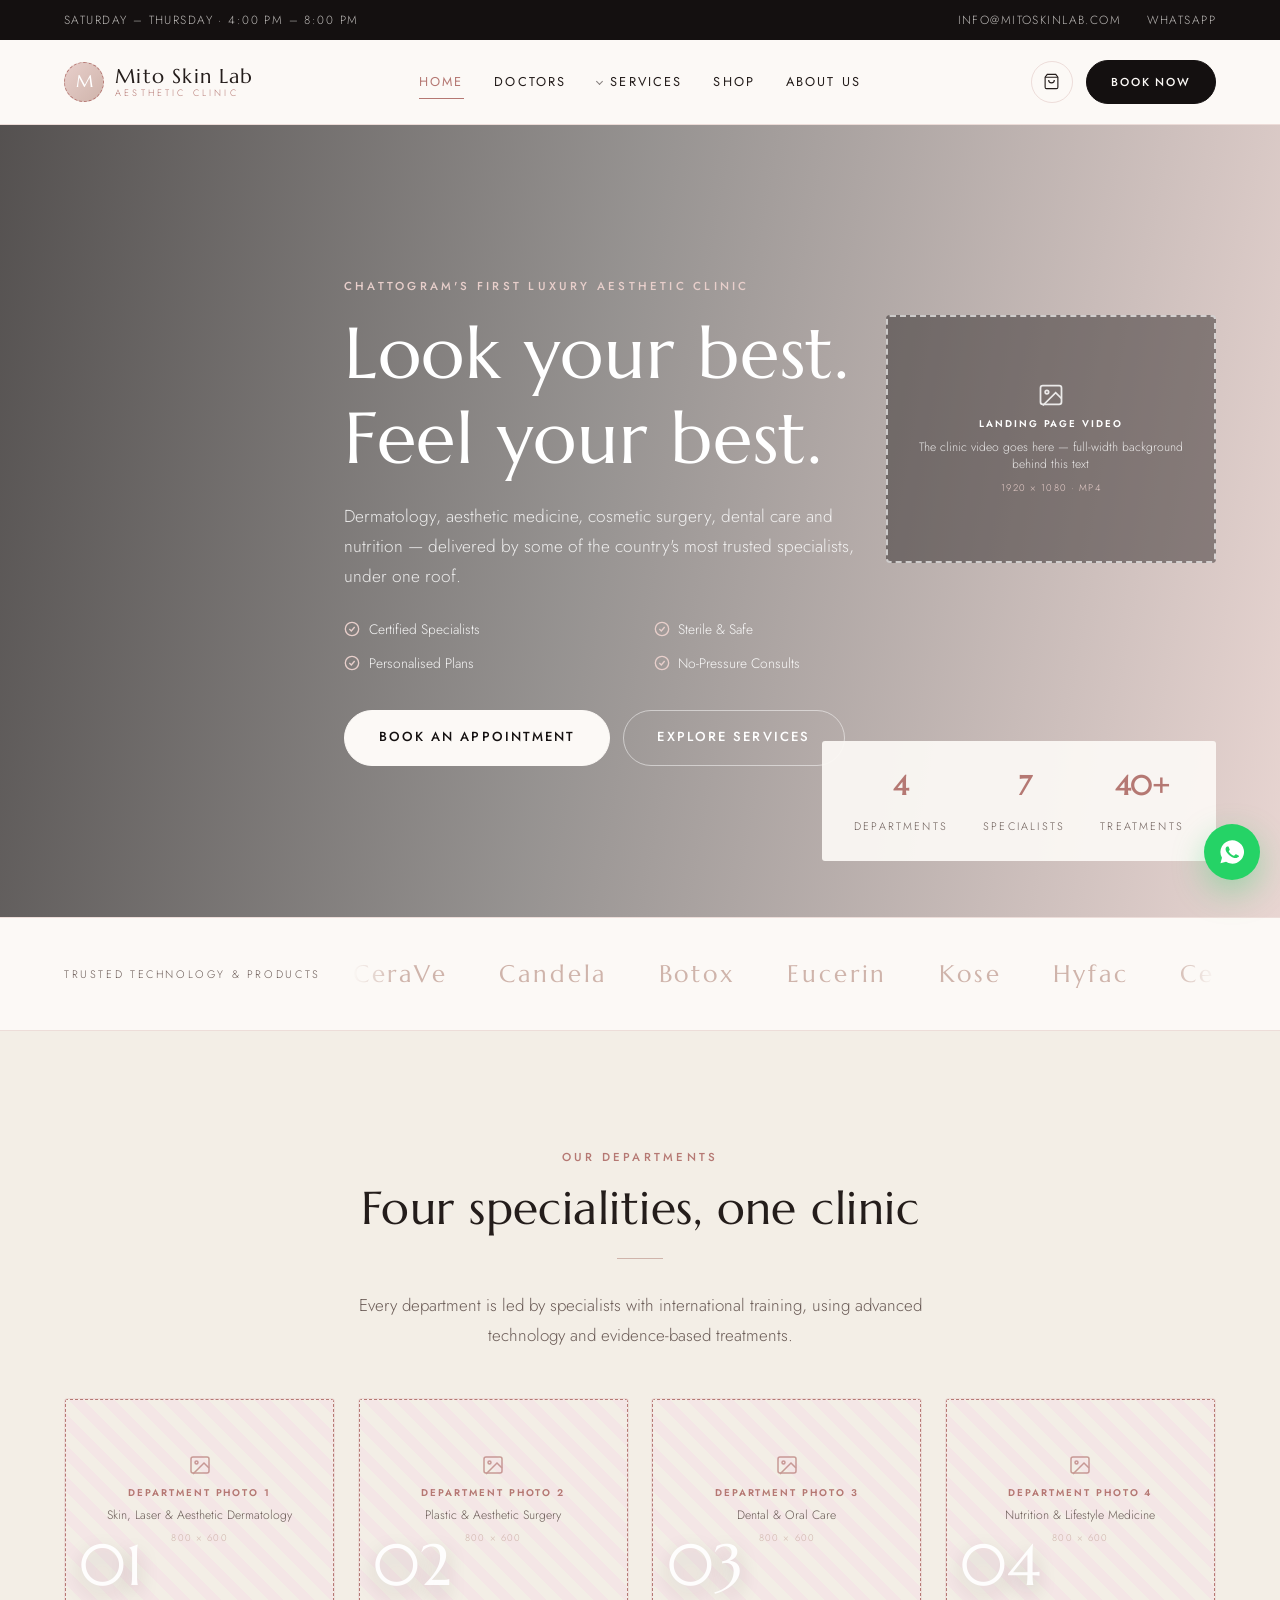
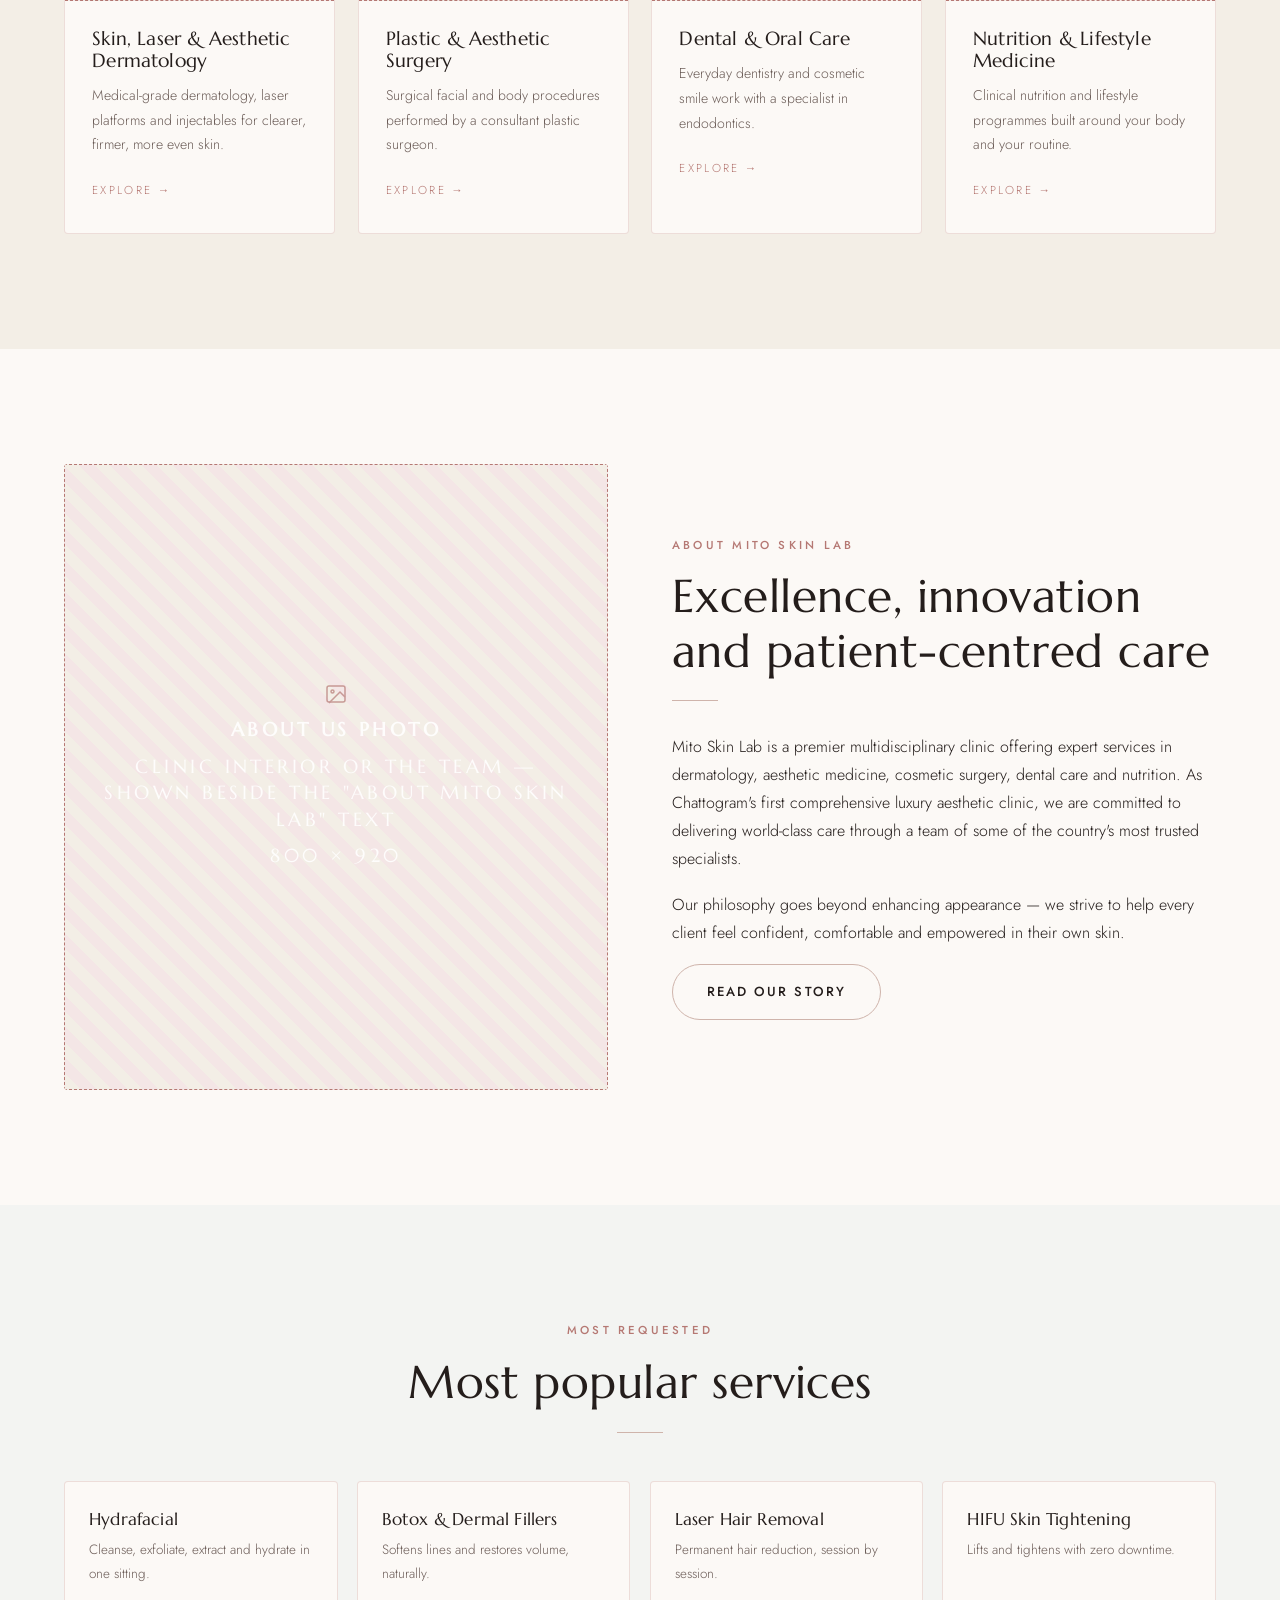
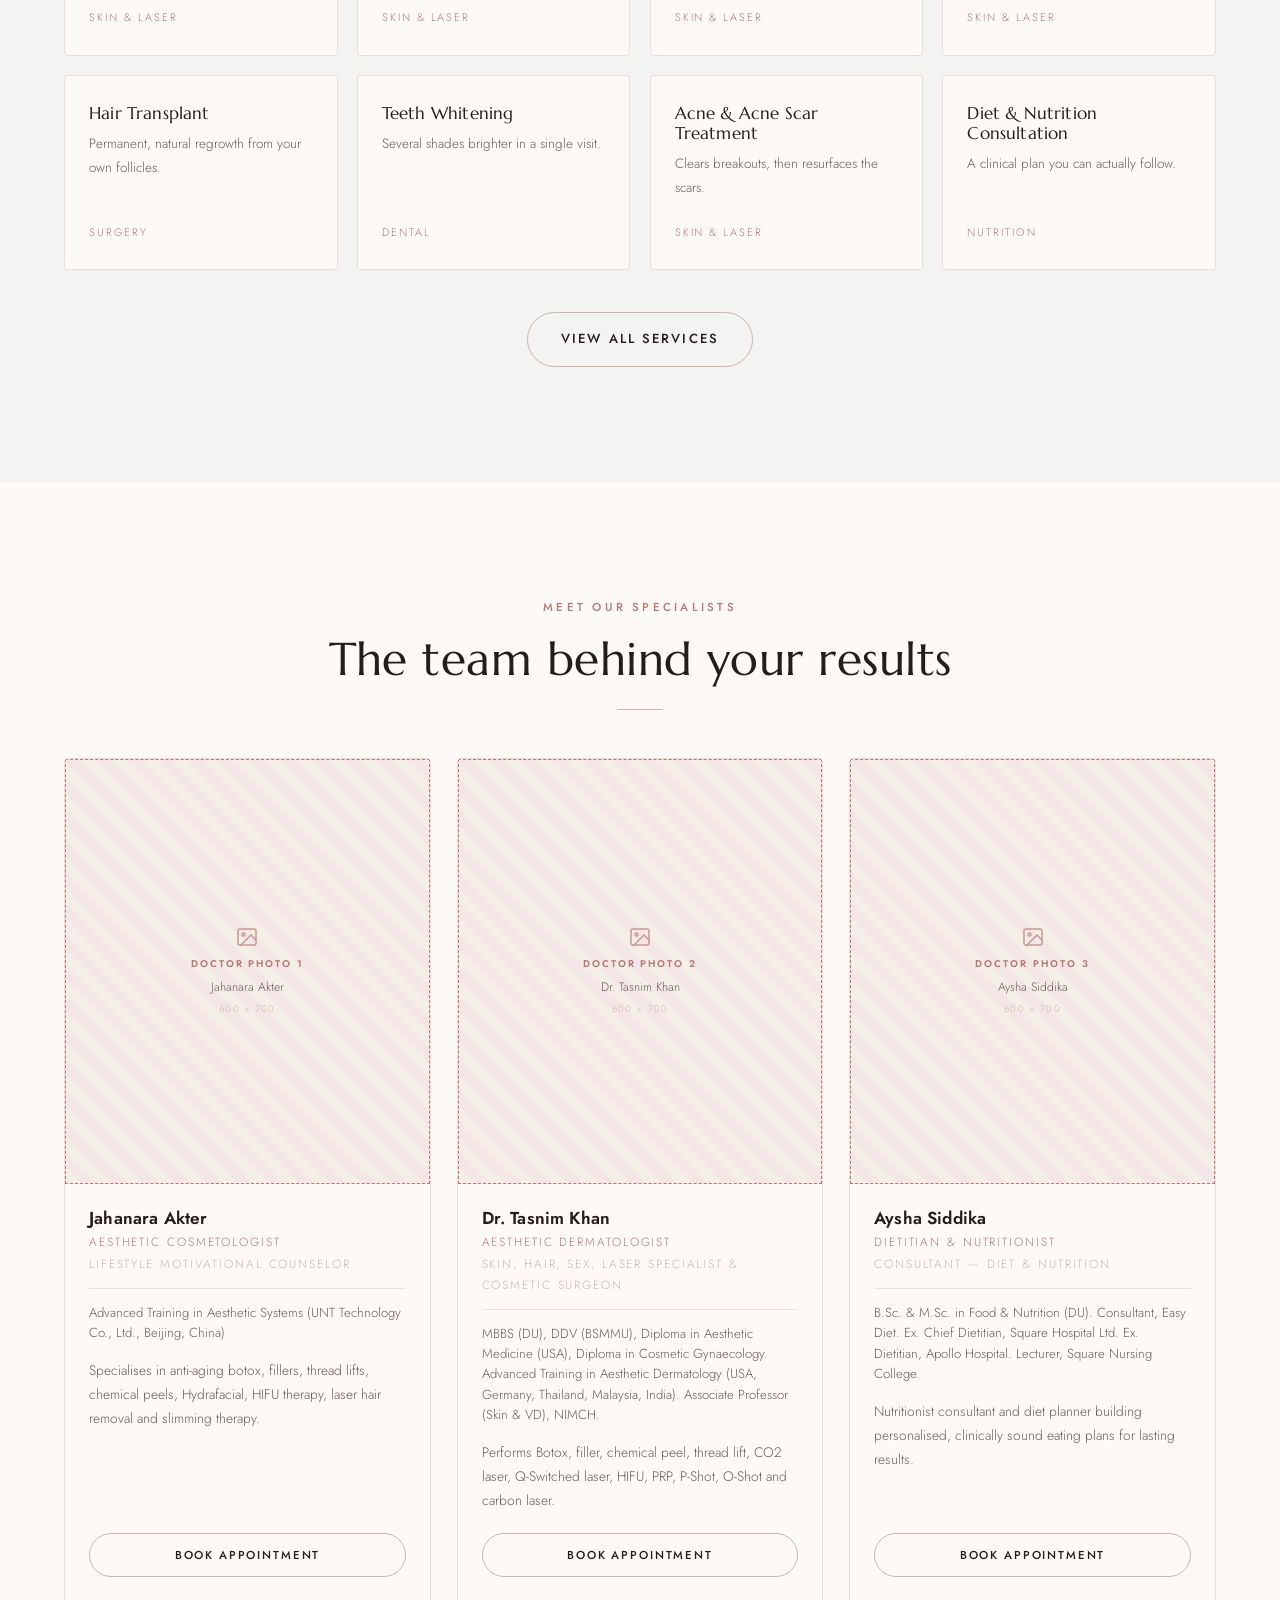
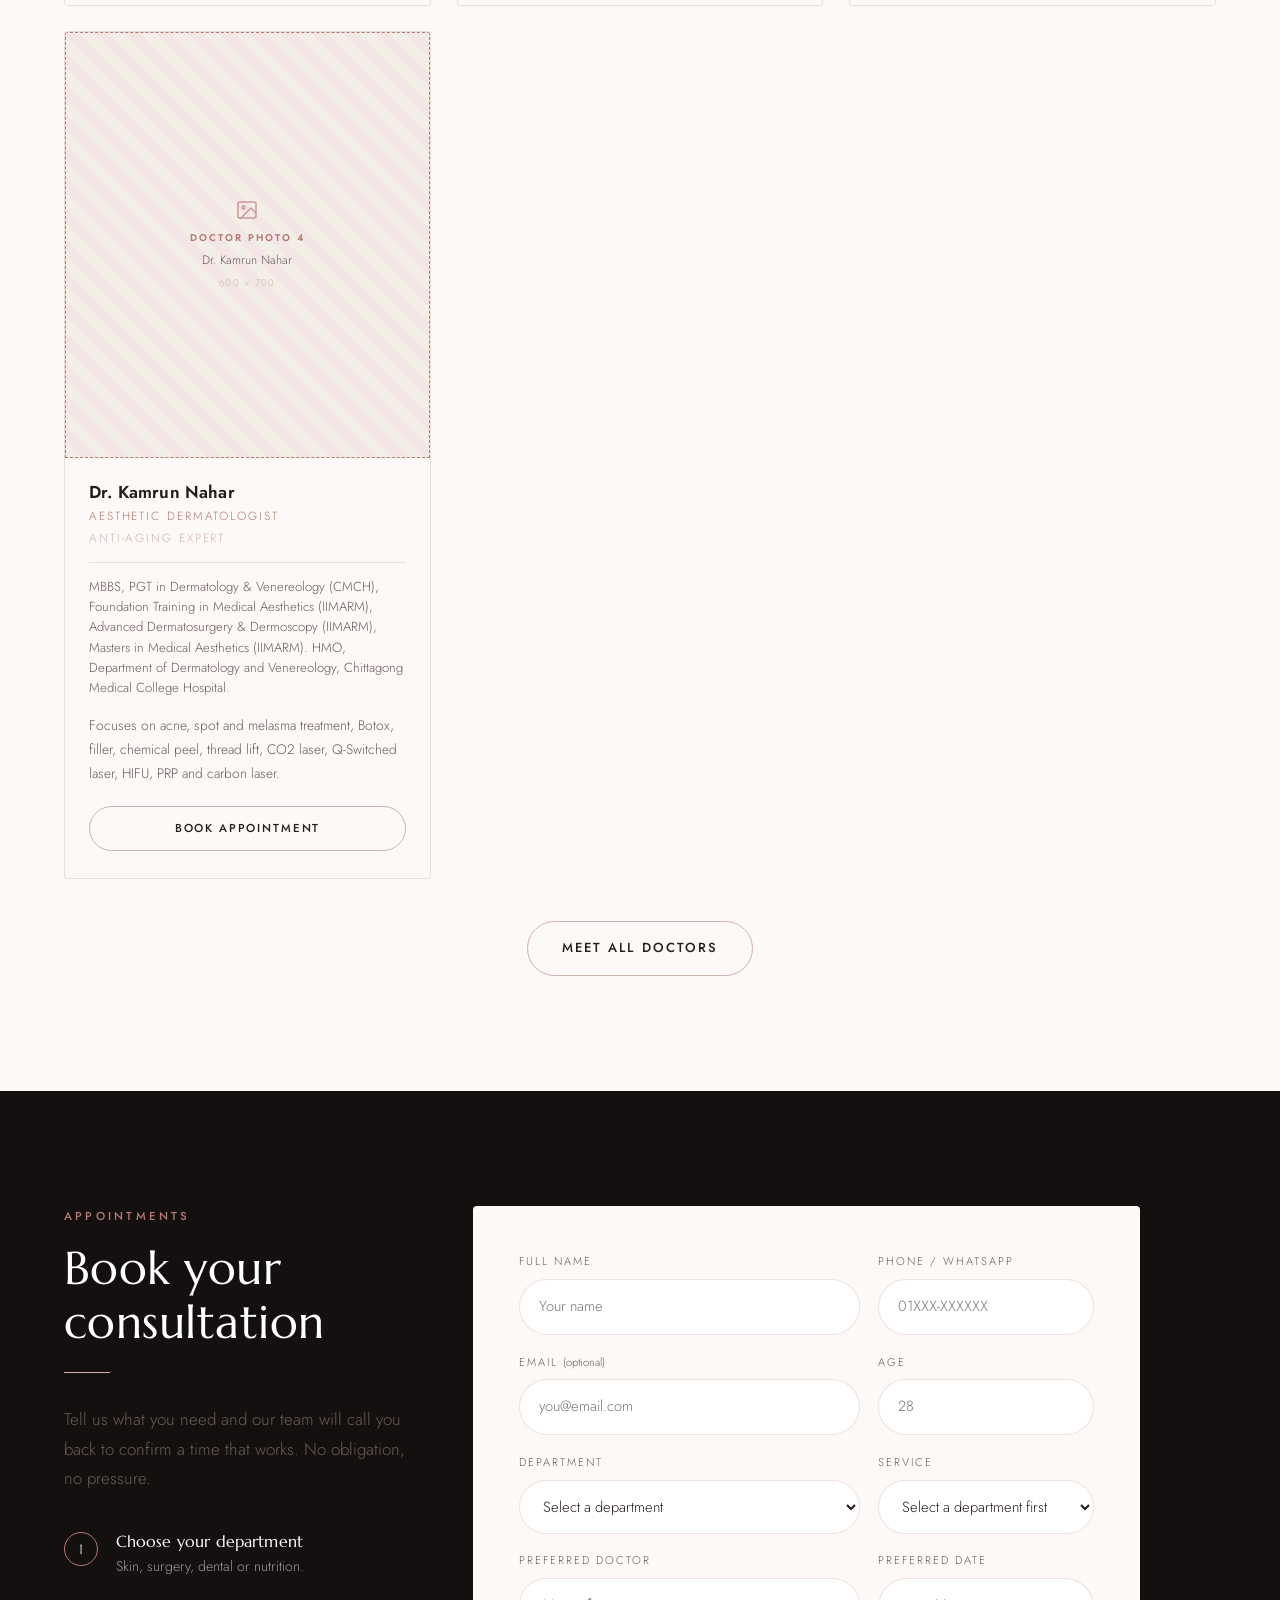
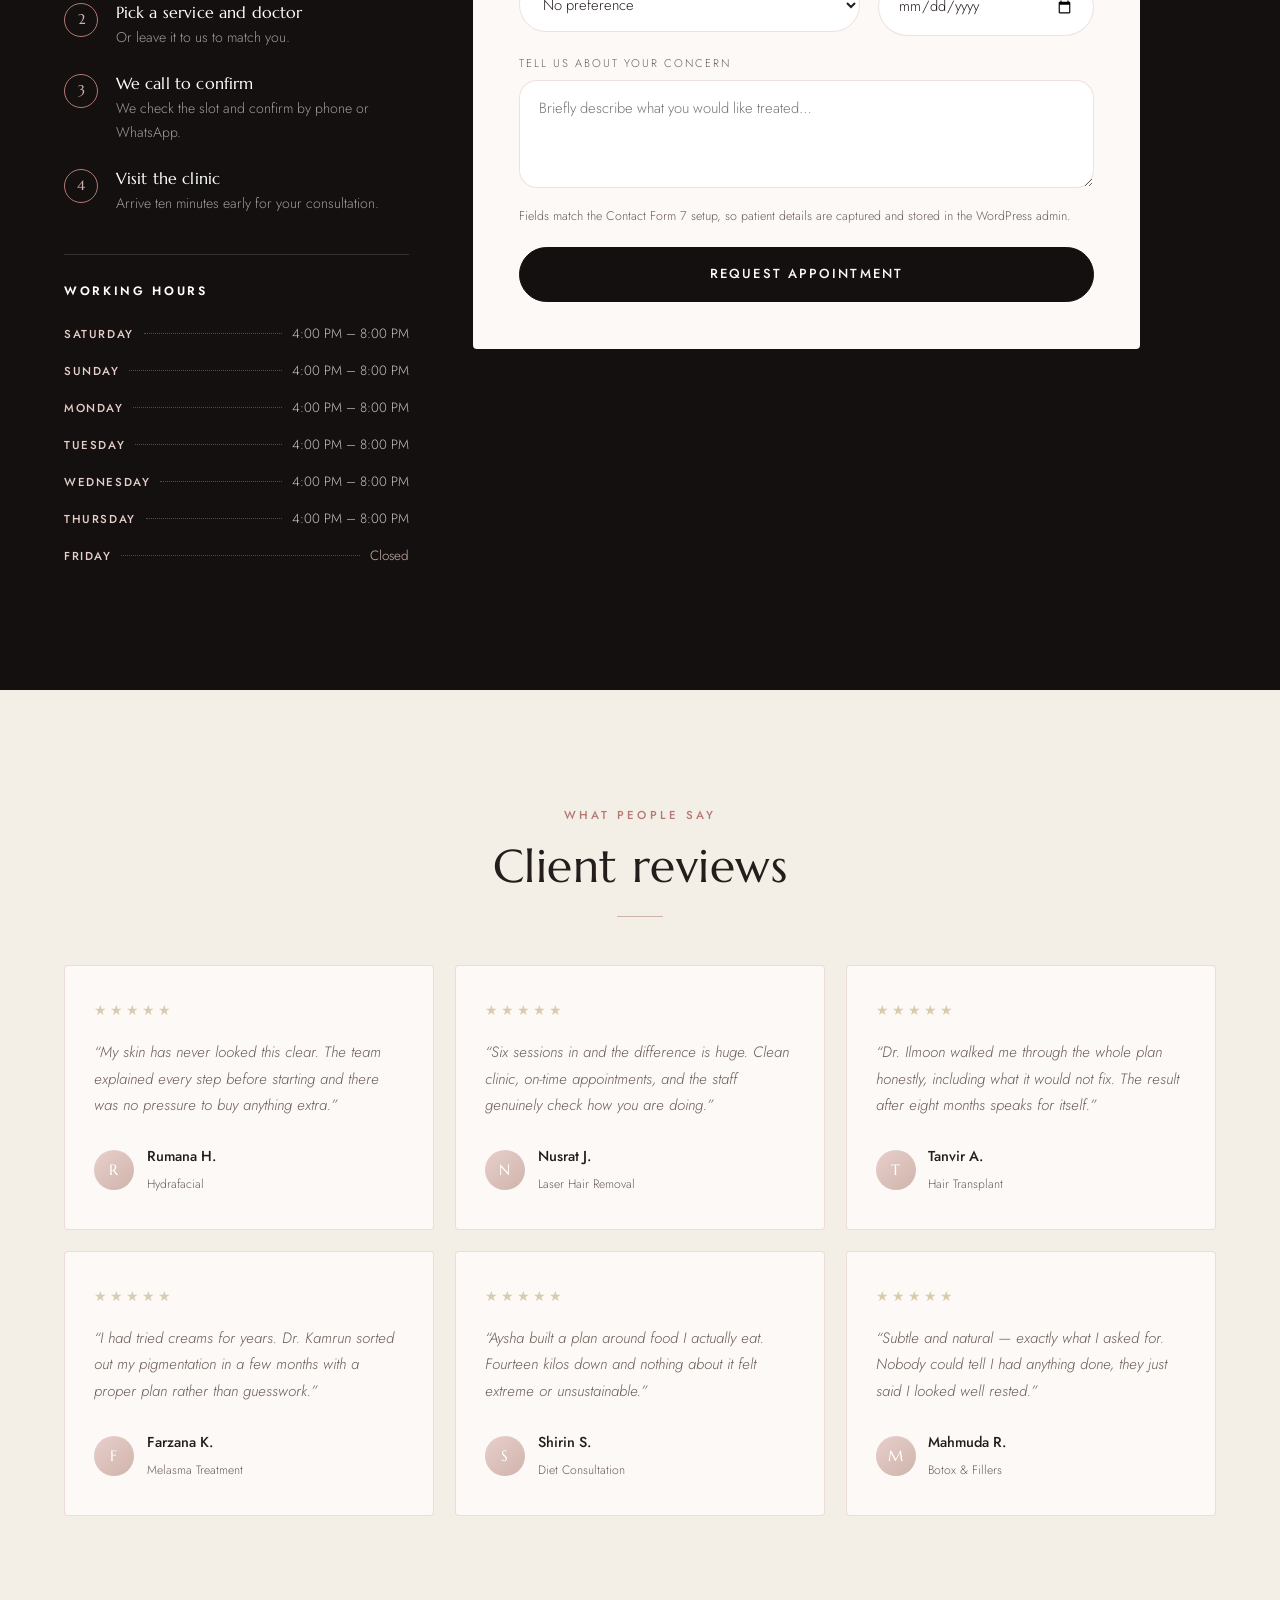
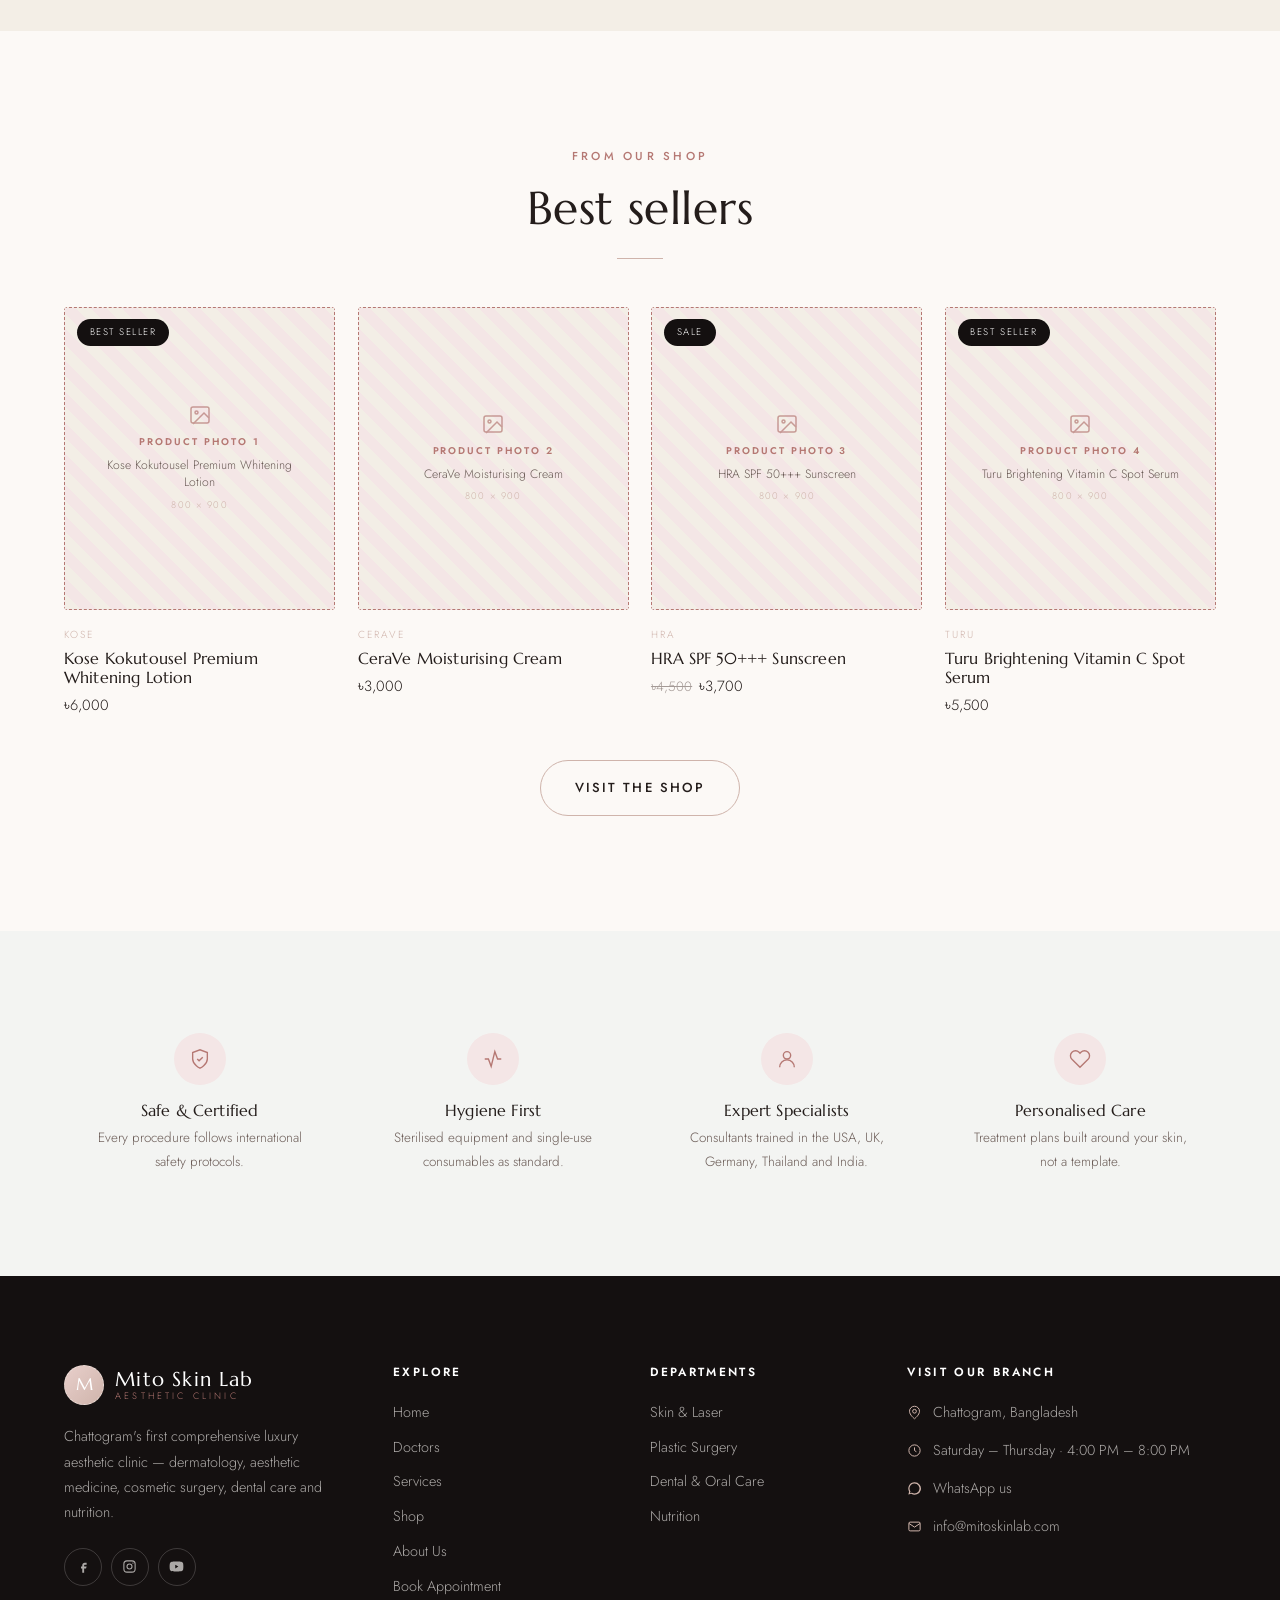
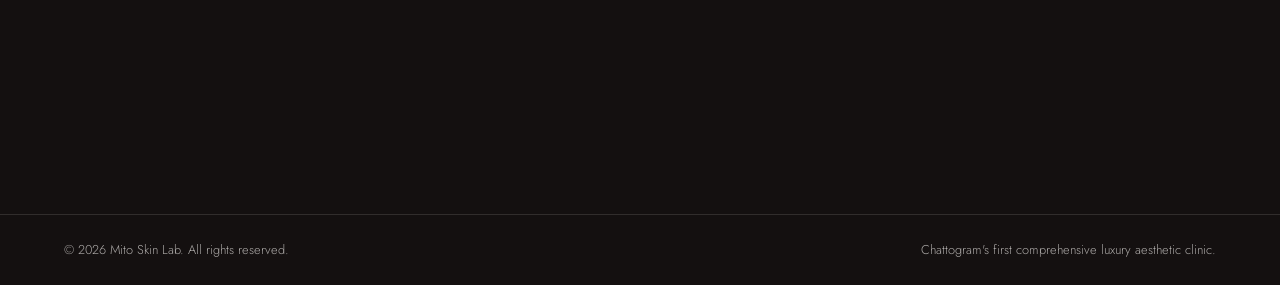
==== commit 479195fa: "Restyle pages to reference themes, add pricing data and image slots Design references (per Website d" ====
--- a/index.html
+++ b/index.html
@@ -97,15 +97,30 @@
   <!-- ============ HERO — video at the top (Feedback 2 & 4) ============ -->
   <section class="hero">
     <div class="hero__media">
-      <!-- Drop the client's clinic video at assets/hero.mp4 (from the Drive link). -->
+      <!-- Drop the client's clinic video at assets/hero.mp4 (from the Drive link)
+           and the still at assets/hero-poster.jpg — then delete .hero__ph below. -->
       <video autoplay muted loop playsinline poster="assets/hero-poster.jpg">
         <source src="assets/hero.mp4" type="video/mp4">
       </video>
+    </div>
+
+    <!-- Marks the landing-page video slot until the real file arrives -->
+    <div class="hero__ph">
+      <svg viewBox="0 0 24 24" fill="none" stroke="currentColor" stroke-width="1.5"><rect x="3" y="4" width="18" height="16" rx="2"/><circle cx="8.5" cy="9.5" r="1.5"/><path d="m21 15-5-5L5 21"/></svg>
+      <span class="ph__label">Landing Page Video</span>
+      <span class="ph__name">The clinic video goes here — full-width background behind this text</span>
+      <span class="ph__size">1920 × 1080 · MP4</span>
     </div>
     <div class="wrap hero__inner">
       <p class="eyebrow">Chattogram's First Luxury Aesthetic Clinic</p>
       <h1>Look your best.<br>Feel your best.</h1>
       <p class="hero__lede">Dermatology, aesthetic medicine, cosmetic surgery, dental care and nutrition — delivered by some of the country's most trusted specialists, under one roof.</p>
+      <div class="hero__checks">
+        <span class="hero__check"><svg viewBox="0 0 24 24" fill="none" stroke="currentColor" stroke-width="2"><circle cx="12" cy="12" r="10"/><path d="m8 12 3 3 5-6"/></svg>Certified Specialists</span>
+        <span class="hero__check"><svg viewBox="0 0 24 24" fill="none" stroke="currentColor" stroke-width="2"><circle cx="12" cy="12" r="10"/><path d="m8 12 3 3 5-6"/></svg>Sterile &amp; Safe</span>
+        <span class="hero__check"><svg viewBox="0 0 24 24" fill="none" stroke="currentColor" stroke-width="2"><circle cx="12" cy="12" r="10"/><path d="m8 12 3 3 5-6"/></svg>Personalised Plans</span>
+        <span class="hero__check"><svg viewBox="0 0 24 24" fill="none" stroke="currentColor" stroke-width="2"><circle cx="12" cy="12" r="10"/><path d="m8 12 3 3 5-6"/></svg>No-Pressure Consults</span>
+      </div>
       <div class="hero__cta">
         <a class="btn btn--light" href="booking.html">Book an Appointment</a>
         <a class="btn btn--ghost" href="services.html" style="color:#fff;border-color:rgba(255,255,255,.5)">Explore Services</a>
@@ -122,9 +137,15 @@
   <section class="brands">
     <div class="wrap">
       <span class="brands__label">Trusted technology &amp; products</span>
-      <div class="brands__list">
-        <span>CeraVe</span><span>Candela</span><span>Botox</span>
-        <span>Eucerin</span><span>Kose</span><span>Hyfac</span>
+      <!-- Continuous marquee: the list is duplicated so the loop is seamless.
+           The second copy is aria-hidden so it isn't announced twice. -->
+      <div class="brands__viewport">
+        <div class="brands__track">
+          <span>CeraVe</span><span>Candela</span><span>Botox</span>
+          <span>Eucerin</span><span>Kose</span><span>Hyfac</span>
+          <span aria-hidden="true">CeraVe</span><span aria-hidden="true">Candela</span><span aria-hidden="true">Botox</span>
+          <span aria-hidden="true">Eucerin</span><span aria-hidden="true">Kose</span><span aria-hidden="true">Hyfac</span>
+        </div>
       </div>
     </div>
   </section>
@@ -145,7 +166,14 @@
   <!-- ============ ABOUT PREVIEW ============ -->
   <section class="section">
     <div class="wrap about-split">
-      <div class="about-figure reveal"><span>Mito Skin Lab</span></div>
+      <div class="about-figure reveal">
+        <div class="ph">
+          <svg viewBox="0 0 24 24" fill="none" stroke="currentColor" stroke-width="1.5"><rect x="3" y="4" width="18" height="16" rx="2"/><circle cx="8.5" cy="9.5" r="1.5"/><path d="m21 15-5-5L5 21"/></svg>
+          <span class="ph__label">About Us Photo</span>
+          <span class="ph__name">Clinic interior or the team — shown beside the "About Mito Skin Lab" text</span>
+          <span class="ph__size">800 × 920</span>
+        </div>
+      </div>
       <div class="reveal">
         <p class="eyebrow">About Mito Skin Lab</p>
         <h2>Excellence, innovation and patient-centred care</h2>
@@ -201,6 +229,7 @@
           <div class="booking__step"><b>3</b><div><h4>We call to confirm</h4><p>We check the slot and confirm by phone or WhatsApp.</p></div></div>
           <div class="booking__step"><b>4</b><div><h4>Visit the clinic</h4><p>Arrive ten minutes early for your consultation.</p></div></div>
         </div>
+        <div class="hours-list" data-hours-table></div>
       </div>
 
       <div class="form-card">
@@ -246,22 +275,22 @@
       </div>
       <div class="prod-grid">
         <article class="prod-card reveal">
-          <a class="prod-card__media" href="product.html?id=kose-whitening"><span class="prod-card__tag">Best seller</span><div class="prod-card__ph">Kose</div></a>
+          <a class="prod-card__media" href="product.html?id=kose-whitening"><span class="prod-card__tag">Best seller</span><div class="ph"><svg viewBox="0 0 24 24" fill="none" stroke="currentColor" stroke-width="1.5"><rect x="3" y="4" width="18" height="16" rx="2"/><circle cx="8.5" cy="9.5" r="1.5"/><path d="m21 15-5-5L5 21"/></svg><span class="ph__label">Product Photo 1</span><span class="ph__name">Kose Kokutousel Premium Whitening Lotion</span><span class="ph__size">800 × 900</span></div></a>
           <p class="prod-card__brand">Kose</p><h4><a href="product.html?id=kose-whitening">Kose Kokutousel Premium Whitening Lotion</a></h4>
           <div class="prod-card__price">৳6,000</div>
         </article>
         <article class="prod-card reveal">
-          <a class="prod-card__media" href="product.html?id=cerave-cream"><div class="prod-card__ph">CeraVe</div></a>
+          <a class="prod-card__media" href="product.html?id=cerave-cream"><div class="ph"><svg viewBox="0 0 24 24" fill="none" stroke="currentColor" stroke-width="1.5"><rect x="3" y="4" width="18" height="16" rx="2"/><circle cx="8.5" cy="9.5" r="1.5"/><path d="m21 15-5-5L5 21"/></svg><span class="ph__label">Product Photo 2</span><span class="ph__name">CeraVe Moisturising Cream</span><span class="ph__size">800 × 900</span></div></a>
           <p class="prod-card__brand">CeraVe</p><h4><a href="product.html?id=cerave-cream">CeraVe Moisturising Cream</a></h4>
           <div class="prod-card__price">৳3,000</div>
         </article>
         <article class="prod-card reveal">
-          <a class="prod-card__media" href="product.html?id=hra-spf"><span class="prod-card__tag">Sale</span><div class="prod-card__ph">HRA</div></a>
+          <a class="prod-card__media" href="product.html?id=hra-spf"><span class="prod-card__tag">Sale</span><div class="ph"><svg viewBox="0 0 24 24" fill="none" stroke="currentColor" stroke-width="1.5"><rect x="3" y="4" width="18" height="16" rx="2"/><circle cx="8.5" cy="9.5" r="1.5"/><path d="m21 15-5-5L5 21"/></svg><span class="ph__label">Product Photo 3</span><span class="ph__name">HRA SPF 50+++ Sunscreen</span><span class="ph__size">800 × 900</span></div></a>
           <p class="prod-card__brand">HRA</p><h4><a href="product.html?id=hra-spf">HRA SPF 50+++ Sunscreen</a></h4>
           <div class="prod-card__price"><s>৳4,500</s>৳3,700</div>
         </article>
         <article class="prod-card reveal">
-          <a class="prod-card__media" href="product.html?id=turu-vitc"><span class="prod-card__tag">Best seller</span><div class="prod-card__ph">Turu</div></a>
+          <a class="prod-card__media" href="product.html?id=turu-vitc"><span class="prod-card__tag">Best seller</span><div class="ph"><svg viewBox="0 0 24 24" fill="none" stroke="currentColor" stroke-width="1.5"><rect x="3" y="4" width="18" height="16" rx="2"/><circle cx="8.5" cy="9.5" r="1.5"/><path d="m21 15-5-5L5 21"/></svg><span class="ph__label">Product Photo 4</span><span class="ph__name">Turu Brightening Vitamin C Spot Serum</span><span class="ph__size">800 × 900</span></div></a>
           <p class="prod-card__brand">Turu</p><h4><a href="product.html?id=turu-vitc">Turu Brightening Vitamin C Spot Serum</a></h4>
           <div class="prod-card__price">৳5,500</div>
         </article>
--- a/css/mito.css
+++ b/css/mito.css
@@ -251,8 +251,13 @@
 .hero__inner { position: relative; z-index: 2; color: #fff; max-width: 720px; padding-block: clamp(70px, 12vw, 120px); }
 .hero h1 { color: #fff; margin-bottom: 1.3rem; }
 .hero .eyebrow { color: var(--tea-rose); }
-.hero__lede { color: rgba(255,255,255,.84); font-size: 1.08rem; max-width: 52ch; margin-bottom: 2.2rem; }
+.hero__lede { color: rgba(255,255,255,.84); font-size: 1.08rem; max-width: 52ch; margin-bottom: 1.6rem; }
 .hero__cta { display: flex; flex-wrap: wrap; gap: .8rem; }
+
+/* Benefit checklist under the hero lede (Dr. Leigh hero reference) */
+.hero__checks { display: grid; grid-template-columns: repeat(2, auto); gap: .6rem 2.4rem; margin-bottom: 2.2rem; }
+.hero__check { display: flex; align-items: center; gap: .55rem; font-size: .86rem; color: rgba(255,255,255,.92); }
+.hero__check svg { width: 16px; height: 16px; color: var(--tea-rose); flex: none; }
 .hero__badge {
   position: absolute; right: var(--gutter); bottom: clamp(28px, 5vw, 56px); z-index: 2;
   display: flex; gap: 2.2rem; padding: 1.4rem 2rem;
@@ -266,33 +271,61 @@
 .brands { border-block: 1px solid var(--hairline); background: var(--chantilly); }
 .brands .wrap { display: flex; align-items: center; justify-content: space-between; gap: 2rem; flex-wrap: wrap; padding-block: 2.2rem; }
 .brands__label { font-size: .68rem; letter-spacing: .24em; text-transform: uppercase; color: var(--ink-soft); }
-.brands__list { display: flex; align-items: center; gap: clamp(1.6rem, 4vw, 3.6rem); flex-wrap: wrap; }
-.brands__list span {
+/* Continuous marquee. The track holds two identical copies and slides by
+   exactly -50%, so the seam is invisible. Spacing lives on each item
+   (margin-right) rather than flex `gap` — with `gap` the two copies would
+   not be exactly half the track and the loop would visibly jump. */
+.brands__viewport {
+  flex: 1; min-width: 0; overflow: hidden;
+  -webkit-mask-image: linear-gradient(90deg, transparent, #000 5%, #000 95%, transparent);
+          mask-image: linear-gradient(90deg, transparent, #000 5%, #000 95%, transparent);
+}
+.brands__track {
+  display: flex; align-items: center; width: max-content;
+  animation: brand-marquee 30s linear infinite;
+}
+.brands__viewport:hover .brands__track { animation-play-state: paused; }
+.brands__track span {
+  margin-right: clamp(1.6rem, 4vw, 3.6rem);
   font-family: var(--font-display); font-size: clamp(1.05rem, 2vw, 1.5rem);
-  letter-spacing: .12em; color: var(--antique-rose);
+  letter-spacing: .12em; color: var(--antique-rose); white-space: nowrap;
   transition: color .35s var(--ease);
 }
-.brands__list span:hover { color: var(--dusty-mauve); }
+.brands__track span:hover { color: var(--dusty-mauve); }
+@keyframes brand-marquee {
+  from { transform: translateX(0); }
+  to   { transform: translateX(-50%); }
+}
 
 /* ==========================================================================
    DEPARTMENTS — high on the page (Feedback 2)
+   Numbered photo card (Sirpi services-grid reference): big number
+   overlapping the bottom of the image, label + copy below.
    ========================================================================== */
 .dept-grid { display: grid; grid-template-columns: repeat(auto-fit, minmax(250px, 1fr)); gap: 1.4rem; }
 .dept-card {
   position: relative; display: block;
-  padding: 2.4rem 1.8rem 2.1rem;
   background: var(--chantilly);
   border: 1px solid var(--hairline);
   border-radius: var(--radius-card);
-  transition: transform .4s var(--ease), box-shadow .4s var(--ease), background .4s var(--ease);
-}
-.dept-card:hover { transform: translateY(-6px); box-shadow: 0 26px 54px rgba(36,29,27,.11); background: #fff; }
+  overflow: hidden;
+  transition: transform .4s var(--ease), box-shadow .4s var(--ease);
+}
+.dept-card:hover { transform: translateY(-6px); box-shadow: 0 26px 54px rgba(36,29,27,.11); }
+.dept-card__photo {
+  position: relative; aspect-ratio: 4/3; overflow: hidden;
+  background: linear-gradient(150deg, var(--powder-blush), var(--tea-rose));
+}
+.dept-card__photo img { width: 100%; height: 100%; object-fit: cover; }
 .dept-card__num {
-  font-family: var(--font-display); font-size: .82rem;
-  color: var(--antique-rose); letter-spacing: .2em; display: block; margin-bottom: 1.1rem;
-}
-.dept-card h3 { margin-bottom: .7rem; }
-.dept-card p { font-size: .9rem; color: var(--ink-soft); margin-bottom: 1.2rem; }
+  position: absolute; left: .9rem; bottom: .4rem; z-index: 1;
+  font-family: var(--font-display); font-size: 3.6rem; line-height: 1;
+  color: rgba(255,255,255,.92);
+  text-shadow: 0 8px 20px rgba(36,29,27,.22);
+}
+.dept-card__body { padding: 1.7rem 1.7rem 1.9rem; }
+.dept-card h3 { margin-bottom: .7rem; font-size: 1.16rem; }
+.dept-card p { font-size: .88rem; color: var(--ink-soft); margin-bottom: 1.1rem; }
 .dept-card__link { font-size: .72rem; letter-spacing: .2em; text-transform: uppercase; color: var(--dusty-mauve); }
 .dept-card__link::after { content: ' →'; }
 
@@ -402,6 +435,20 @@
 .filter-opt:hover { color: var(--dusty-mauve); }
 .filters__close { display: none; }
 
+/* ---------- treatment price list (Price List sheet) ---------- */
+.shop-switch { justify-content: center; margin-bottom: 2.6rem; }
+.tx-cats { justify-content: flex-start; margin-bottom: 2.2rem; }
+.tx-cats .tab { font-size: .71rem; padding: .55rem 1.2rem; }
+.tx-cats .tab[aria-selected="true"] { background: var(--dusty-mauve); border-color: var(--dusty-mauve); color: #fff; }
+.tx-group { margin-bottom: 2.8rem; }
+.tx-group__head { font-family: var(--font-display); font-size: 1.28rem; padding-bottom: .8rem; border-bottom: 1px solid var(--antique-rose); margin-bottom: .3rem; }
+.tx-row { display: flex; align-items: baseline; gap: .9rem; padding: .9rem 0; border-bottom: 1px solid var(--hairline); }
+.tx-row__name { flex: none; max-width: 58%; }
+.tx-row__name span { display: block; font-size: .76rem; color: var(--ink-soft); line-height: 1.5; margin-top: .15rem; }
+.tx-row__leader { flex: 1; border-bottom: 1px dotted var(--hairline); transform: translateY(-.3em); }
+.tx-row__price { flex: none; font-weight: 500; color: var(--dusty-mauve); white-space: nowrap; }
+.tx-row__book { flex: none; align-self: center; }
+
 .prod-grid { display: grid; grid-template-columns: repeat(auto-fill, minmax(228px, 1fr)); gap: 1.4rem; }
 .prod-card { display: flex; flex-direction: column; }
 .prod-card__media {
@@ -432,10 +479,10 @@
 /* ---------- product detail ---------- */
 .pdp { display: grid; grid-template-columns: 1.05fr 1fr; gap: clamp(2rem, 5vw, 4.6rem); align-items: start; }
 .pdp__gallery { display: grid; gap: .8rem; }
-.pdp__main { aspect-ratio: 1/1.05; background: var(--vintage-lace); border-radius: var(--radius-card); display: grid; place-items: center; overflow: hidden; }
+.pdp__main { position: relative; aspect-ratio: 1/1.05; background: var(--vintage-lace); border-radius: var(--radius-card); display: grid; place-items: center; overflow: hidden; }
 .pdp__main .prod-card__ph { font-size: 2.2rem; }
 .pdp__thumbs { display: grid; grid-template-columns: repeat(4, 1fr); gap: .8rem; }
-.pdp__thumbs div { aspect-ratio: 1; background: var(--powder-blush); border-radius: 3px; border: 1px solid transparent; cursor: pointer; transition: border-color .3s var(--ease); }
+.pdp__thumbs div { position: relative; aspect-ratio: 1; background: var(--powder-blush); border-radius: 3px; border: 1px solid transparent; cursor: pointer; overflow: hidden; transition: border-color .3s var(--ease); }
 .pdp__thumbs div:hover, .pdp__thumbs div[aria-current="true"] { border-color: var(--dusty-mauve); }
 .pdp__price { font-family: var(--font-display); font-size: 1.9rem; color: var(--dusty-mauve); margin: .4rem 0 1.2rem; }
 .pdp__price s { font-size: 1.1rem; color: var(--ink-soft); opacity: .55; margin-right: .6rem; }
@@ -446,12 +493,17 @@
 .qty input { width: 46px; height: 48px; border: 0; text-align: center; font: inherit; background: none; outline: none; -moz-appearance: textfield; }
 .qty input::-webkit-outer-spin-button, .qty input::-webkit-inner-spin-button { -webkit-appearance: none; margin: 0; }
 
-/* Feedback 2 #10 — clean, well-spaced Description / How to apply */
-.pdp__panels { margin-top: clamp(2.6rem, 5vw, 4.2rem); display: grid; gap: 1px; background: var(--hairline); border: 1px solid var(--hairline); border-radius: var(--radius-card); overflow: hidden; }
+/* Feedback 2 #10 — clean, well-spaced Description / How to apply.
+   Tabbed (Dr. Leigh product-page reference) instead of stacked — reuses
+   the generic .tabs/.tab/.panel component and wireTabs(). */
+.pdp__tabs { margin-top: clamp(2.6rem, 5vw, 4.2rem); justify-content: flex-start; }
+.pdp__panels { border: 1px solid var(--hairline); border-radius: var(--radius-card); overflow: hidden; }
 .pdp__panel { background: var(--chantilly); padding: clamp(1.8rem, 3.4vw, 3rem); }
 .pdp__panel h3 { margin-bottom: 1.1rem; }
 .pdp__panel ol { margin: 0; padding-left: 1.2rem; color: var(--ink-soft); }
 .pdp__panel ol li { margin-bottom: .7rem; padding-left: .4rem; }
+.pdp__rating { display: flex; align-items: center; gap: .6rem; margin: .2rem 0 1rem; font-size: .84rem; color: var(--ink-soft); }
+.pdp__rating .stars { color: var(--oat-silk); letter-spacing: .16em; font-size: .95rem; }
 .pdp__meta { display: grid; gap: .55rem; padding-top: 1.4rem; border-top: 1px solid var(--hairline); font-size: .86rem; color: var(--ink-soft); }
 .pdp__meta div { display: flex; gap: .7rem; }
 .pdp__meta b { font-weight: 500; color: var(--ink); min-width: 96px; }
@@ -471,6 +523,16 @@
 }
 .booking__step h4 { color: #fff; font-size: 1rem; margin-bottom: .2rem; }
 .booking__step p { font-size: .88rem; color: rgba(252,249,246,.6); margin: 0; }
+
+/* Working Hours (Sirpi appointment-page reference: uppercase day, dotted
+   leader, time — reusing the CLINIC.hours schedule, not new hours) */
+.hours-list { margin-top: 2.4rem; padding-top: 1.8rem; border-top: 1px solid rgba(252,249,246,.14); }
+.hours-list h4 { color: #fff; font-size: .76rem; letter-spacing: .22em; text-transform: uppercase; font-family: var(--font-body); font-weight: 600; margin-bottom: 1.1rem; }
+.hours-row { display: flex; align-items: baseline; gap: .6rem; padding: .42rem 0; font-size: .84rem; }
+.hours-row b { flex: none; font-family: var(--font-body); font-weight: 500; letter-spacing: .14em; text-transform: uppercase; font-size: .72rem; color: var(--tea-rose); }
+.hours-row .leader { flex: 1; border-bottom: 1px dotted rgba(252,249,246,.26); transform: translateY(-.3em); }
+.hours-row span:last-child { flex: none; color: rgba(252,249,246,.78); }
+.hours-row[data-closed] span:last-child { color: var(--antique-rose); }
 
 .form-card { background: var(--chantilly); color: var(--ink); padding: clamp(1.8rem, 3.6vw, 3rem); border-radius: var(--radius-card); }
 .form-grid { display: grid; grid-template-columns: 1fr 1fr; gap: 1.1rem; }
@@ -515,7 +577,7 @@
    ABOUT
    ========================================================================== */
 .about-split { display: grid; grid-template-columns: 1fr 1fr; gap: clamp(2rem, 5vw, 4.6rem); align-items: center; }
-.about-figure { aspect-ratio: 4/4.6; border-radius: var(--radius-card); overflow: hidden; background: linear-gradient(150deg, var(--powder-blush), var(--tea-rose)); display: grid; place-items: center; }
+.about-figure { position: relative; aspect-ratio: 4/4.6; border-radius: var(--radius-card); overflow: hidden; background: linear-gradient(150deg, var(--powder-blush), var(--tea-rose)); display: grid; place-items: center; }
 .about-figure img { width: 100%; height: 100%; object-fit: cover; }
 .about-figure span { font-family: var(--font-display); font-size: 1.2rem; color: rgba(255,255,255,.85); letter-spacing: .18em; text-transform: uppercase; }
 .founder { max-width: 780px; margin-inline: auto; }
@@ -616,7 +678,16 @@
   .prod-grid { grid-template-columns: repeat(2, 1fr); gap: 1rem; }
   .prod-card h4 { font-size: .92rem; }
   .hero__cta .btn { width: 100%; }
+  .hero__checks { grid-template-columns: 1fr; }
+  /* label on its own line so the marquee gets the full width */
+  .brands .wrap { flex-direction: column; align-items: flex-start; gap: 1.1rem; }
+  .brands__viewport { width: 100%; }
   .svc-item__book { display: none; }
+  /* Name on its own line, then leader · price · Book — the booking CTA stays
+     visible on mobile, which is the primary device for this site. */
+  .tx-row { flex-wrap: wrap; gap: .45rem .7rem; }
+  .tx-row__name { max-width: none; flex: 1 0 100%; }
+  .tx-row__book { padding: .5rem 1.1rem; font-size: .66rem; }
   .tabs { justify-content: flex-start; flex-wrap: nowrap; overflow-x: auto; padding-bottom: .5rem; scrollbar-width: none; }
   .tabs::-webkit-scrollbar { display: none; }
   .tab { white-space: nowrap; }
@@ -624,6 +695,60 @@
 
 @media (prefers-reduced-motion: reduce) {
   *, *::before, *::after { animation-duration: .01ms !important; transition-duration: .01ms !important; scroll-behavior: auto !important; }
+  /* The rule above would spin an infinite marquee at .01ms per loop — kill the
+     animation outright and let the strip sit still instead. */
+  .brands__track { animation: none; }
+}
+
+/* ==========================================================================
+   IMAGE PLACEHOLDERS
+   Every picture slot on the site is marked with a dashed, striped box that
+   names the slot, the item it belongs to, and the size to supply — so the
+   client can see exactly which photo goes where.
+   When a real image arrives, replace the .ph element with an <img>.
+   ========================================================================== */
+.ph {
+  position: absolute; inset: 0;
+  display: flex; flex-direction: column; align-items: center; justify-content: center;
+  gap: .35rem; padding: 1rem; text-align: center;
+  background: repeating-linear-gradient(45deg,
+              var(--vintage-lace) 0 11px, var(--powder-blush) 11px 22px);
+  border: 1px dashed var(--dusty-mauve);
+  color: var(--dusty-mauve);
+}
+.ph svg { width: 24px; height: 24px; opacity: .7; margin-bottom: .1rem; }
+.ph__label { font-size: .61rem; letter-spacing: .2em; text-transform: uppercase; font-weight: 600; }
+.ph__name  { font-size: .76rem; line-height: 1.4; color: var(--ink-soft); max-width: 92%; }
+.ph__size  { font-size: .6rem; letter-spacing: .12em; color: var(--antique-rose); }
+
+/* compact variant for small boxes (gallery thumbnails) */
+.ph--sm { gap: .15rem; padding: .4rem; }
+.ph--sm svg { width: 15px; height: 15px; margin: 0; }
+.ph--sm .ph__label { font-size: .52rem; letter-spacing: .1em; }
+
+/* hero: sits over the video area so the landing-page slot is obvious */
+.hero__ph {
+  position: absolute; right: var(--gutter); top: 24%; z-index: 2;
+  width: min(330px, 32vw); aspect-ratio: 4/3;
+  display: flex; flex-direction: column; align-items: center; justify-content: center;
+  gap: .4rem; padding: 1.2rem; text-align: center;
+  border: 2px dashed rgba(255,255,255,.65); border-radius: var(--radius-card);
+  background: rgba(20,16,16,.42); color: #fff;
+}
+.hero__ph svg { width: 28px; height: 28px; opacity: .85; }
+.hero__ph .ph__name { color: rgba(255,255,255,.82); }
+.hero__ph .ph__size { color: var(--tea-rose); }
+
+/* logo slots — discreet so the header still reads as designed */
+.brand__mark { border: 1px dashed var(--dusty-mauve); }
+.footer .brand__mark { border-color: rgba(252,249,246,.5); }
+
+@media (max-width: 900px) {
+  .hero__ph {
+    position: static; transform: none;
+    width: auto; aspect-ratio: auto; margin: 1.6rem var(--gutter) 0;
+    padding: 1rem;
+  }
 }
 
 /* ---------- reveal on scroll ---------- */
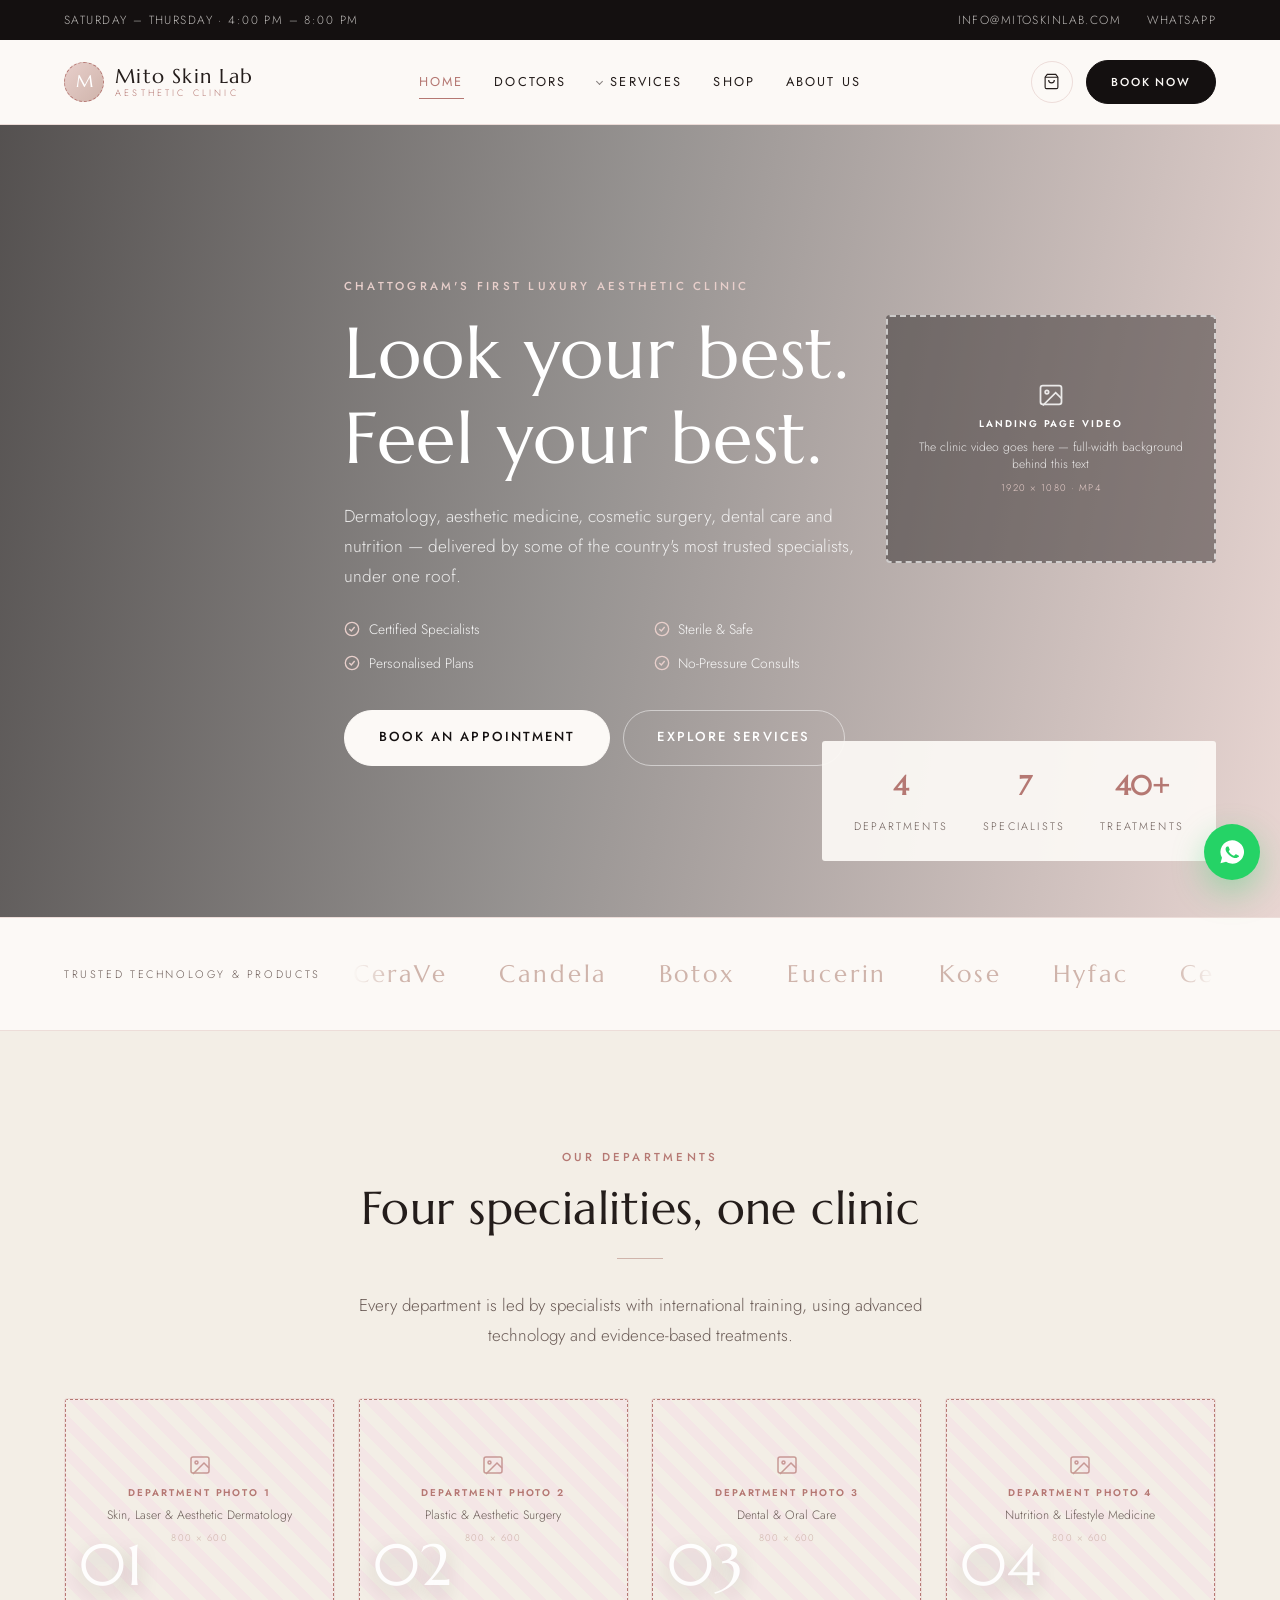
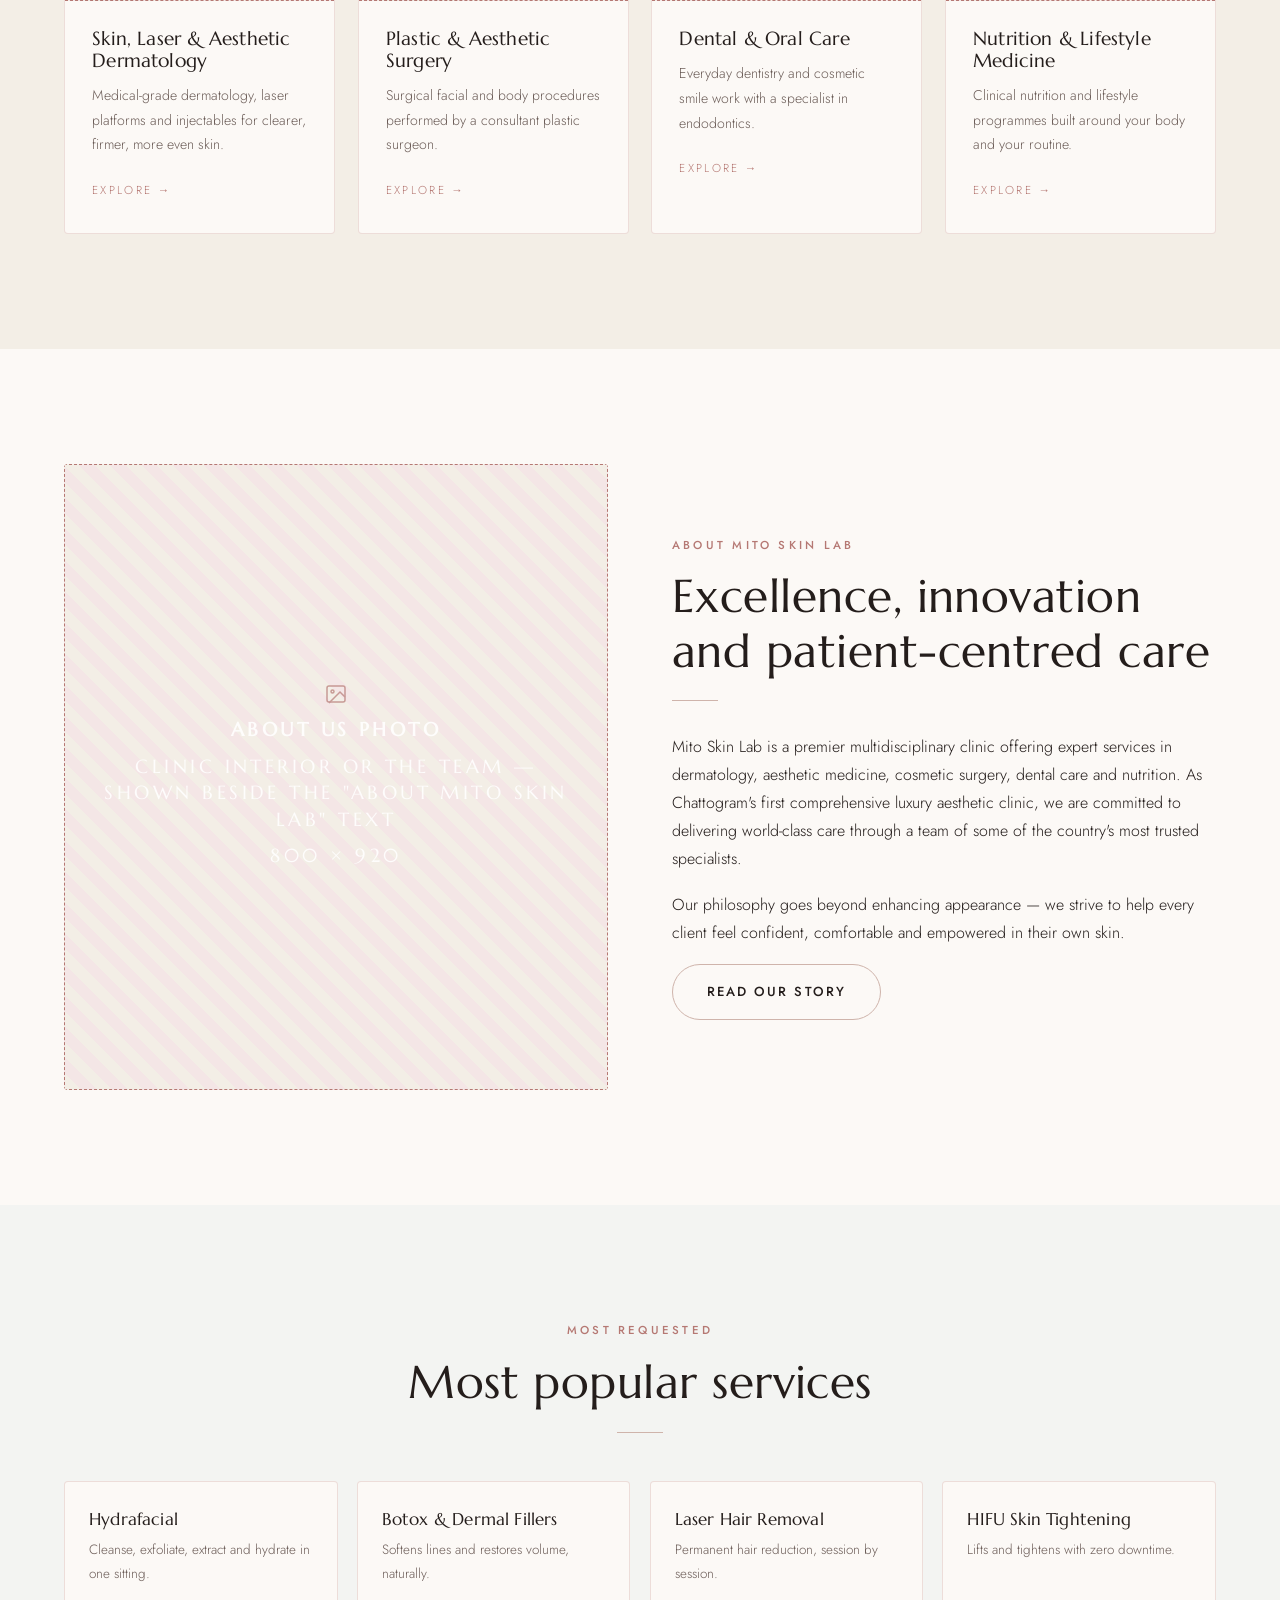
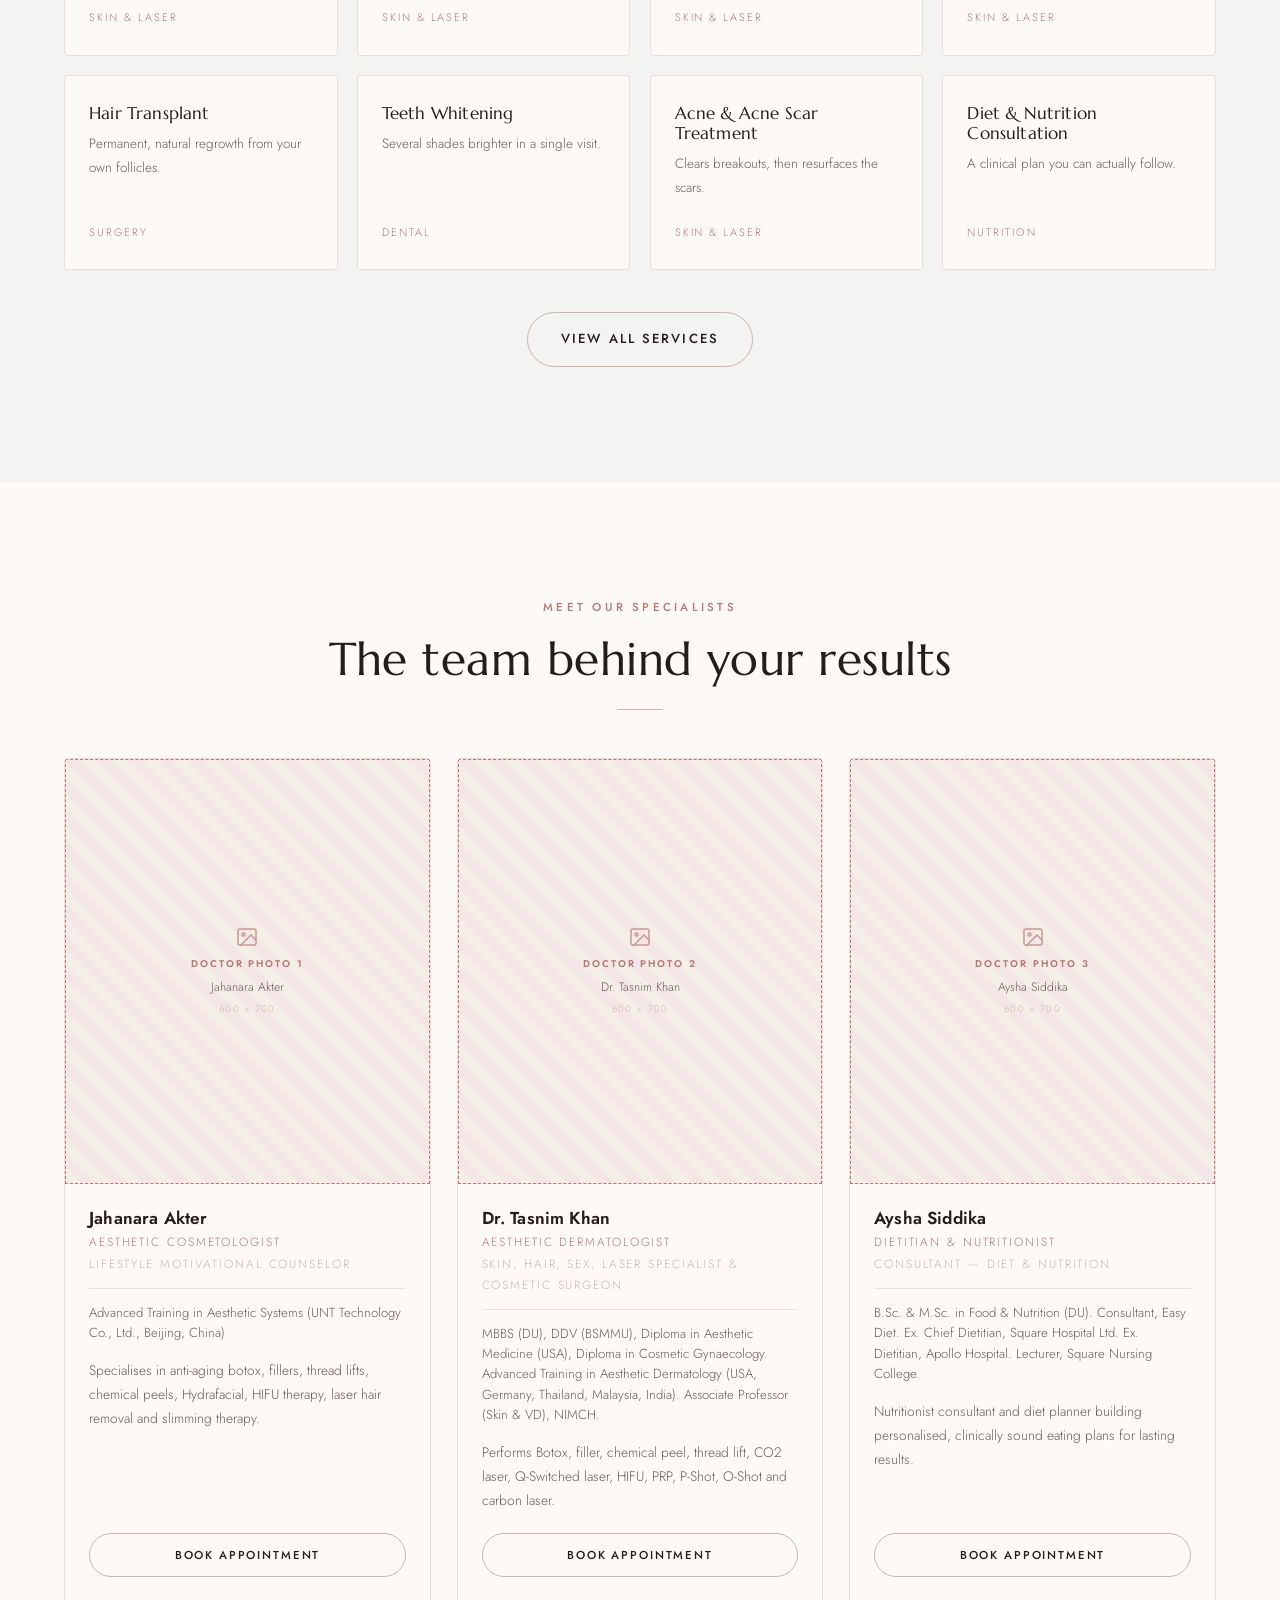
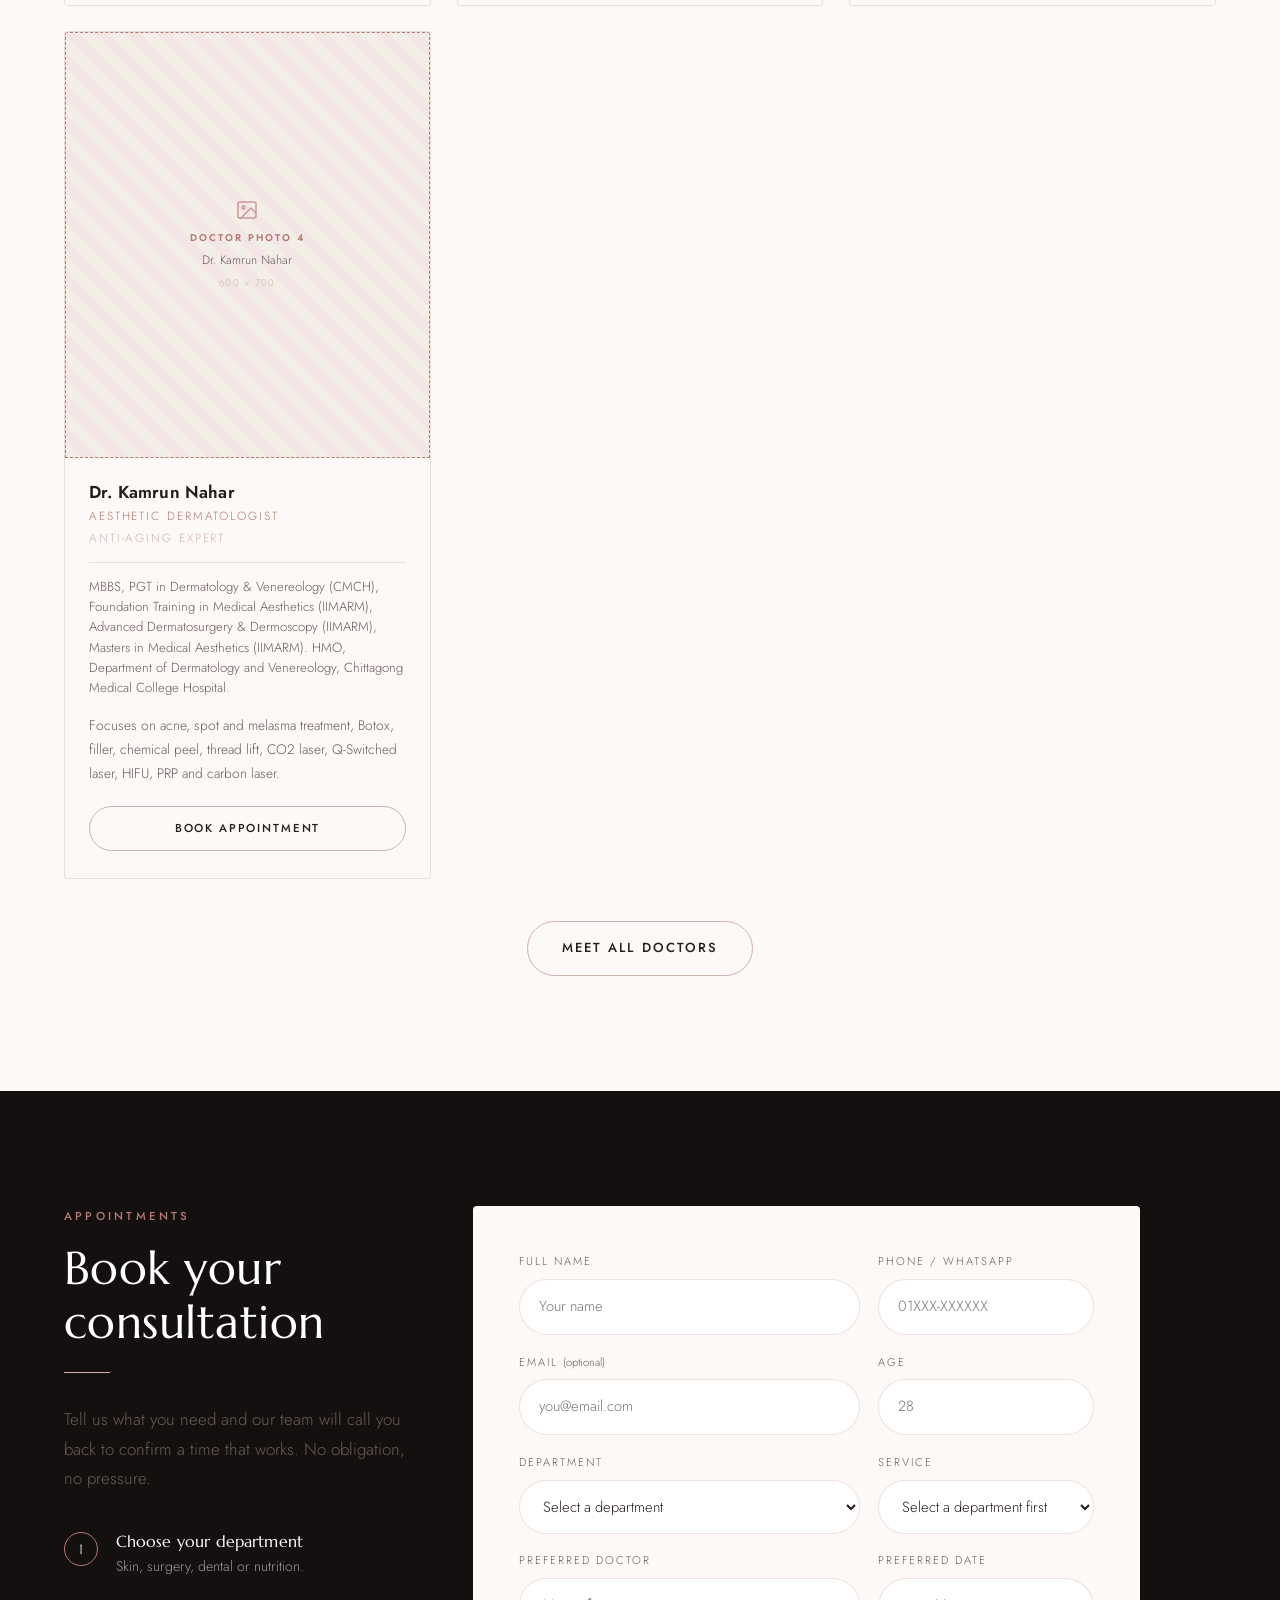
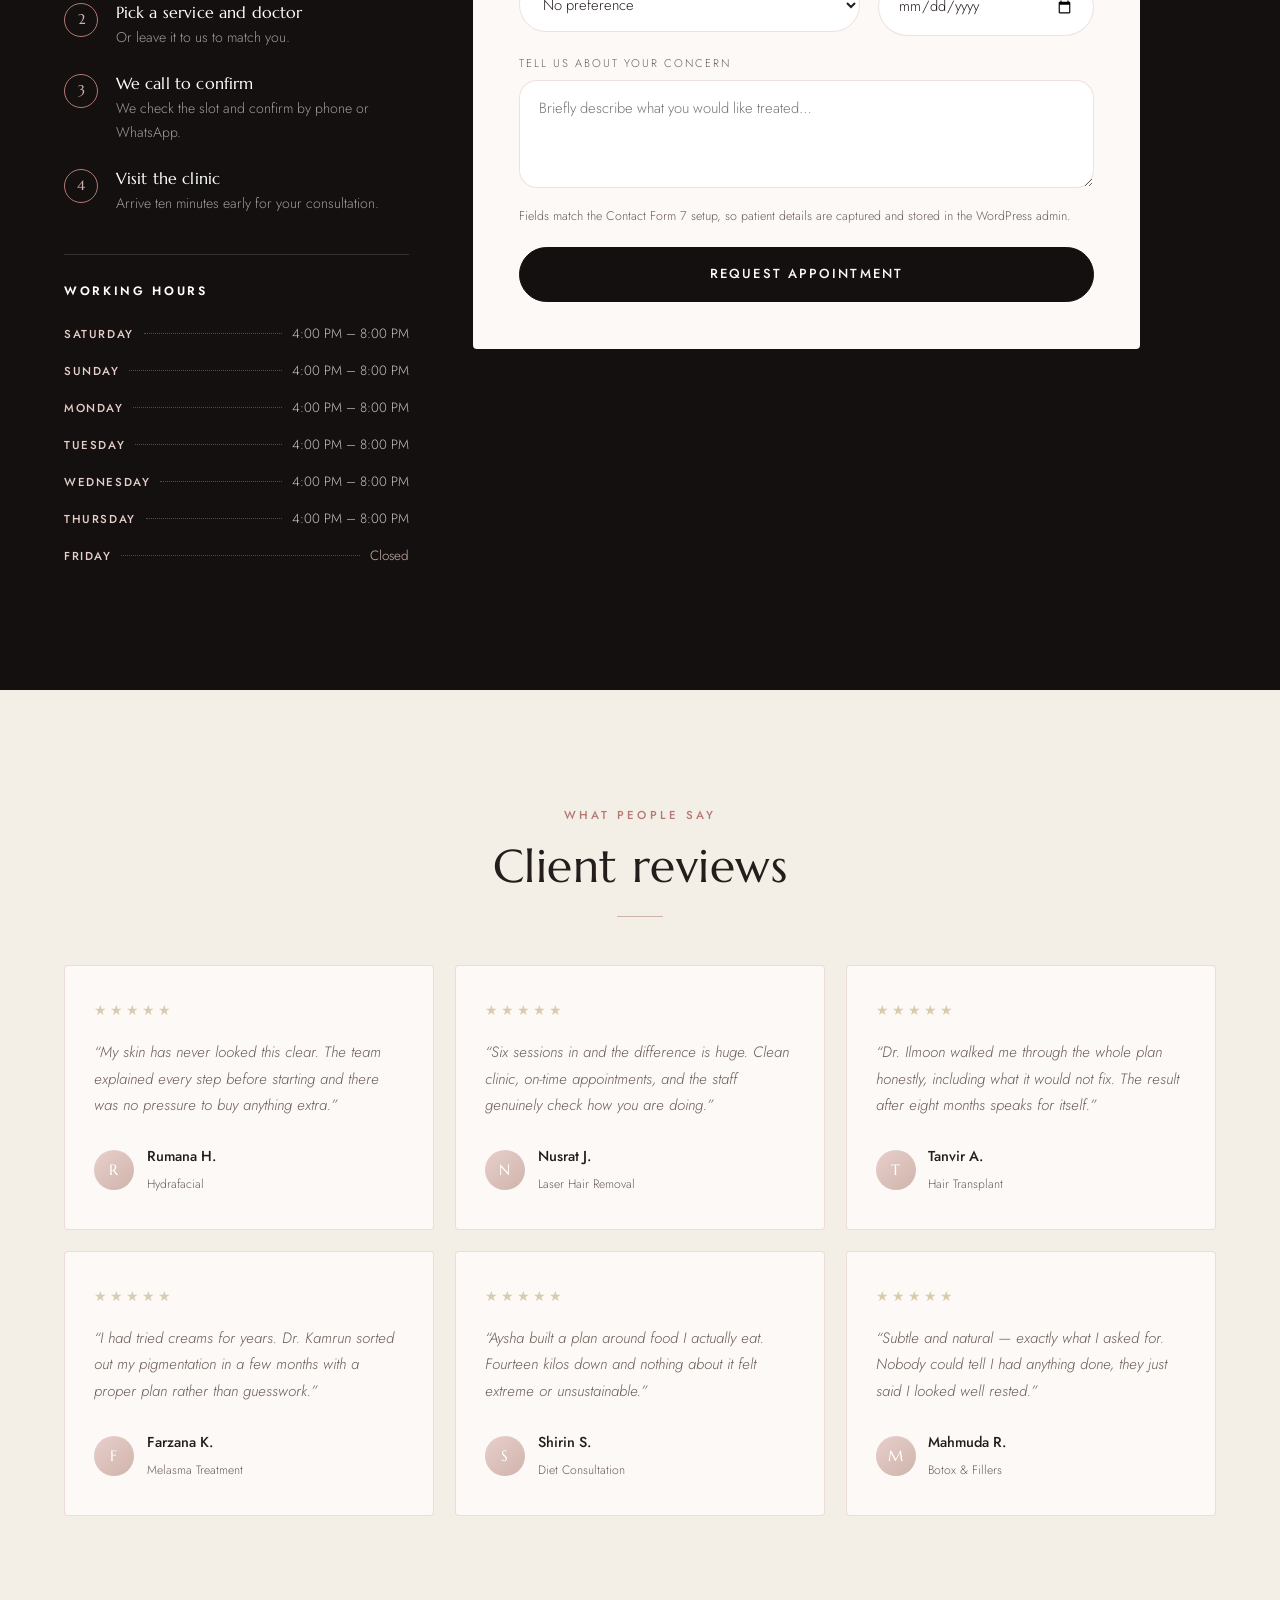
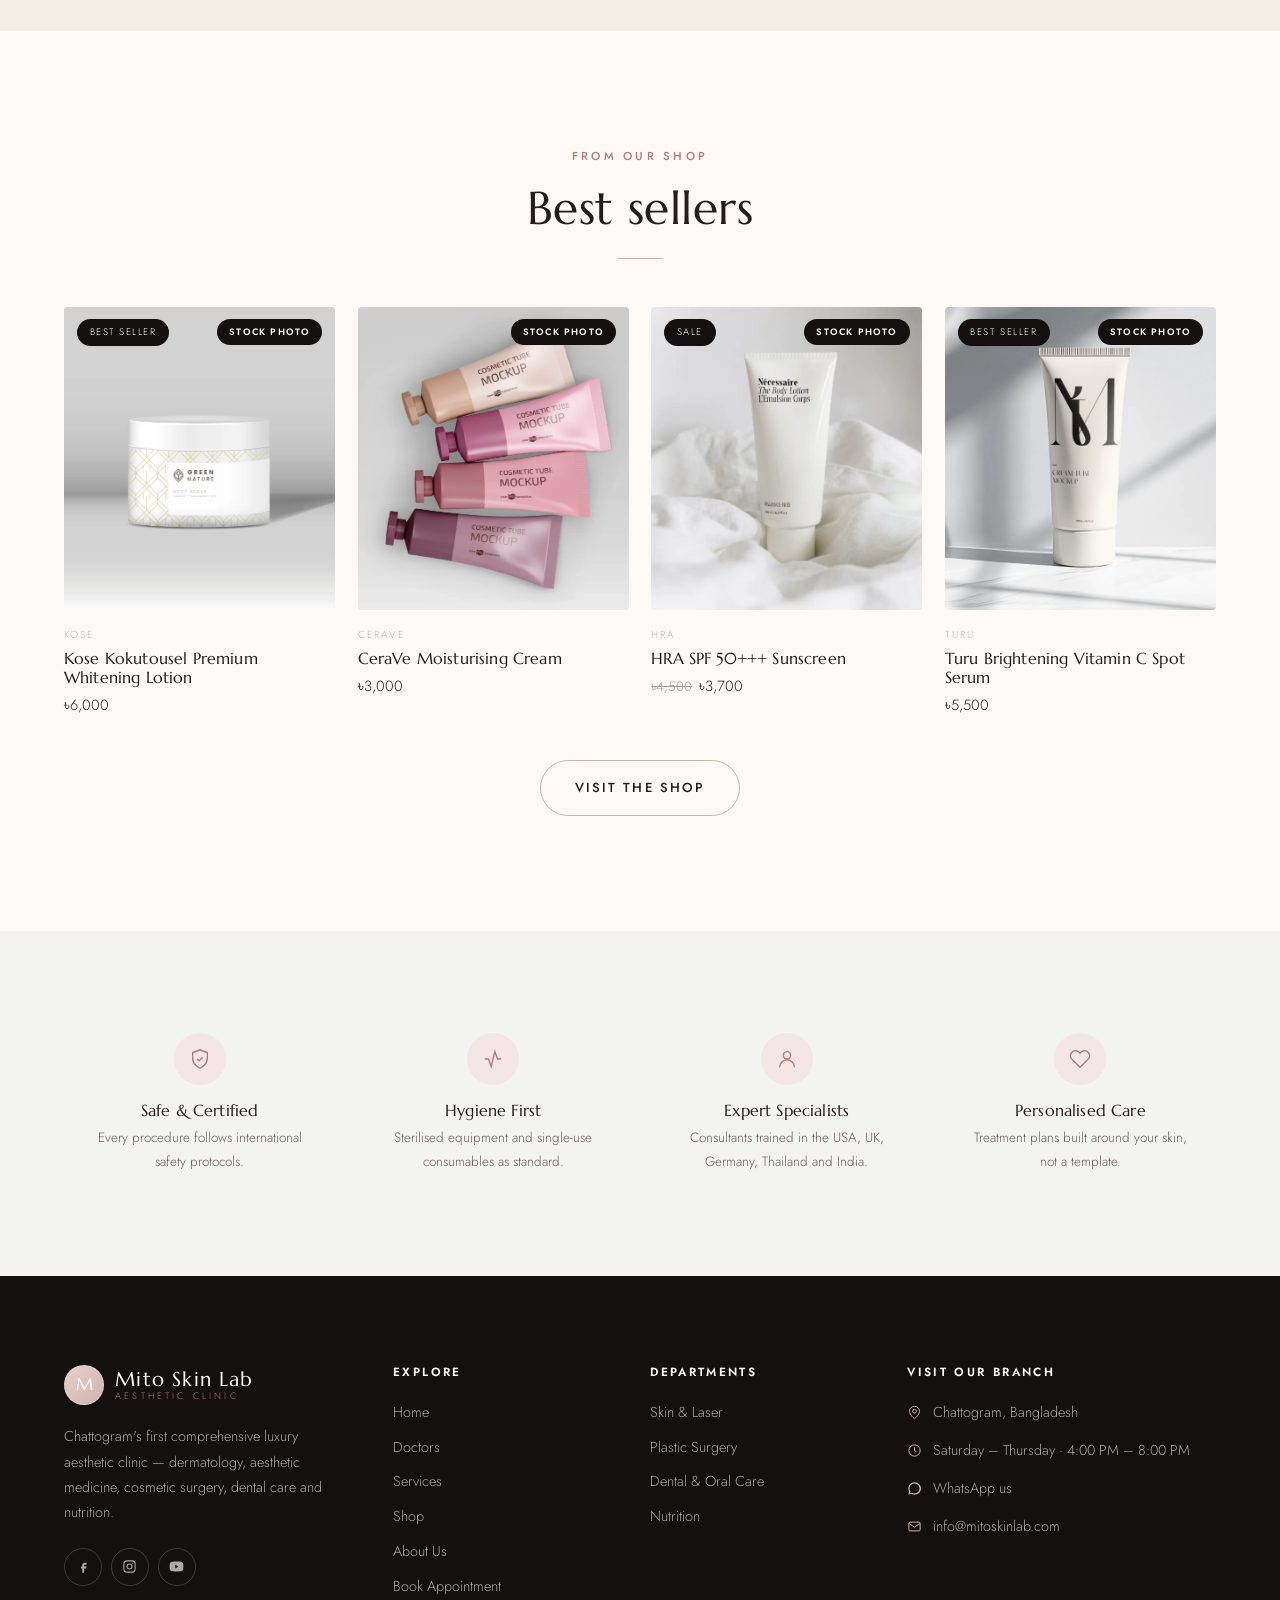
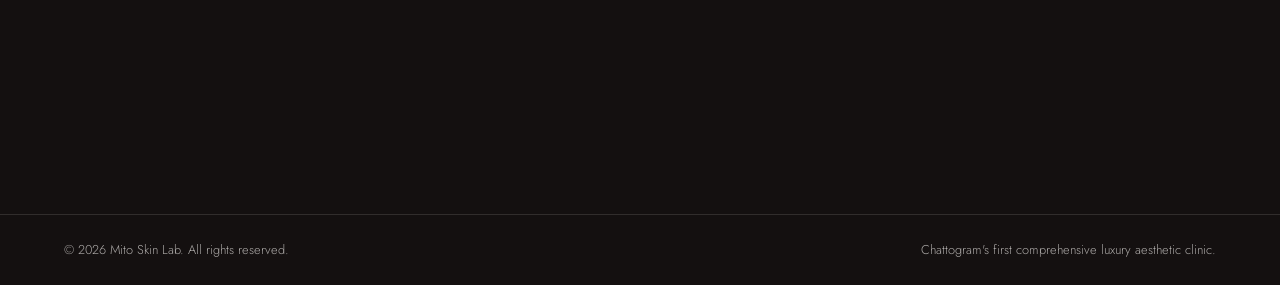
==== commit f733d11e: "Add generic stock photography for product cards The client provided 9 stock/mockup images to fill pr" ====
--- a/index.html
+++ b/index.html
@@ -275,22 +275,22 @@
       </div>
       <div class="prod-grid">
         <article class="prod-card reveal">
-          <a class="prod-card__media" href="product.html?id=kose-whitening"><span class="prod-card__tag">Best seller</span><div class="ph"><svg viewBox="0 0 24 24" fill="none" stroke="currentColor" stroke-width="1.5"><rect x="3" y="4" width="18" height="16" rx="2"/><circle cx="8.5" cy="9.5" r="1.5"/><path d="m21 15-5-5L5 21"/></svg><span class="ph__label">Product Photo 1</span><span class="ph__name">Kose Kokutousel Premium Whitening Lotion</span><span class="ph__size">800 × 900</span></div></a>
+          <a class="prod-card__media" href="product.html?id=kose-whitening"><span class="prod-card__tag">Best seller</span><div class="stock-photo"><img src="assets/stock/stock-02.png" alt="Kose Kokutousel Premium Whitening Lotion" loading="lazy"><span class="stock-photo__flag">Stock photo</span></div></a>
           <p class="prod-card__brand">Kose</p><h4><a href="product.html?id=kose-whitening">Kose Kokutousel Premium Whitening Lotion</a></h4>
           <div class="prod-card__price">৳6,000</div>
         </article>
         <article class="prod-card reveal">
-          <a class="prod-card__media" href="product.html?id=cerave-cream"><div class="ph"><svg viewBox="0 0 24 24" fill="none" stroke="currentColor" stroke-width="1.5"><rect x="3" y="4" width="18" height="16" rx="2"/><circle cx="8.5" cy="9.5" r="1.5"/><path d="m21 15-5-5L5 21"/></svg><span class="ph__label">Product Photo 2</span><span class="ph__name">CeraVe Moisturising Cream</span><span class="ph__size">800 × 900</span></div></a>
+          <a class="prod-card__media" href="product.html?id=cerave-cream"><div class="stock-photo"><img src="assets/stock/stock-05.png" alt="CeraVe Moisturising Cream" loading="lazy"><span class="stock-photo__flag">Stock photo</span></div></a>
           <p class="prod-card__brand">CeraVe</p><h4><a href="product.html?id=cerave-cream">CeraVe Moisturising Cream</a></h4>
           <div class="prod-card__price">৳3,000</div>
         </article>
         <article class="prod-card reveal">
-          <a class="prod-card__media" href="product.html?id=hra-spf"><span class="prod-card__tag">Sale</span><div class="ph"><svg viewBox="0 0 24 24" fill="none" stroke="currentColor" stroke-width="1.5"><rect x="3" y="4" width="18" height="16" rx="2"/><circle cx="8.5" cy="9.5" r="1.5"/><path d="m21 15-5-5L5 21"/></svg><span class="ph__label">Product Photo 3</span><span class="ph__name">HRA SPF 50+++ Sunscreen</span><span class="ph__size">800 × 900</span></div></a>
+          <a class="prod-card__media" href="product.html?id=hra-spf"><span class="prod-card__tag">Sale</span><div class="stock-photo"><img src="assets/stock/stock-06.png" alt="HRA SPF 50+++ Sunscreen" loading="lazy"><span class="stock-photo__flag">Stock photo</span></div></a>
           <p class="prod-card__brand">HRA</p><h4><a href="product.html?id=hra-spf">HRA SPF 50+++ Sunscreen</a></h4>
           <div class="prod-card__price"><s>৳4,500</s>৳3,700</div>
         </article>
         <article class="prod-card reveal">
-          <a class="prod-card__media" href="product.html?id=turu-vitc"><span class="prod-card__tag">Best seller</span><div class="ph"><svg viewBox="0 0 24 24" fill="none" stroke="currentColor" stroke-width="1.5"><rect x="3" y="4" width="18" height="16" rx="2"/><circle cx="8.5" cy="9.5" r="1.5"/><path d="m21 15-5-5L5 21"/></svg><span class="ph__label">Product Photo 4</span><span class="ph__name">Turu Brightening Vitamin C Spot Serum</span><span class="ph__size">800 × 900</span></div></a>
+          <a class="prod-card__media" href="product.html?id=turu-vitc"><span class="prod-card__tag">Best seller</span><div class="stock-photo"><img src="assets/stock/stock-07.png" alt="Turu Brightening Vitamin C Spot Serum" loading="lazy"><span class="stock-photo__flag">Stock photo</span></div></a>
           <p class="prod-card__brand">Turu</p><h4><a href="product.html?id=turu-vitc">Turu Brightening Vitamin C Spot Serum</a></h4>
           <div class="prod-card__price">৳5,500</div>
         </article>
--- a/css/mito.css
+++ b/css/mito.css
@@ -726,6 +726,19 @@
 .ph--sm svg { width: 15px; height: 15px; margin: 0; }
 .ph--sm .ph__label { font-size: .52rem; letter-spacing: .1em; }
 
+/* Generic stock photography standing in for real product shots — real
+   image, but flagged so it still reads as temporary. Sits on the opposite
+   corner from .prod-card__tag (Best Seller / Sale) so the two never collide. */
+.stock-photo { position: absolute; inset: 0; }
+.stock-photo img { width: 100%; height: 100%; object-fit: cover; display: block; filter: saturate(.92); }
+.stock-photo__flag {
+  position: absolute; top: .8rem; right: .8rem; z-index: 3;
+  padding: .3rem .75rem; border-radius: var(--radius);
+  background: var(--premium); color: var(--chantilly);
+  font-size: .58rem; letter-spacing: .13em; text-transform: uppercase; font-weight: 600;
+}
+.stock-photo--sm .stock-photo__flag { padding: .2rem .5rem; font-size: .48rem; top: .5rem; right: .5rem; }
+
 /* hero: sits over the video area so the landing-page slot is obvious */
 .hero__ph {
   position: absolute; right: var(--gutter); top: 24%; z-index: 2;
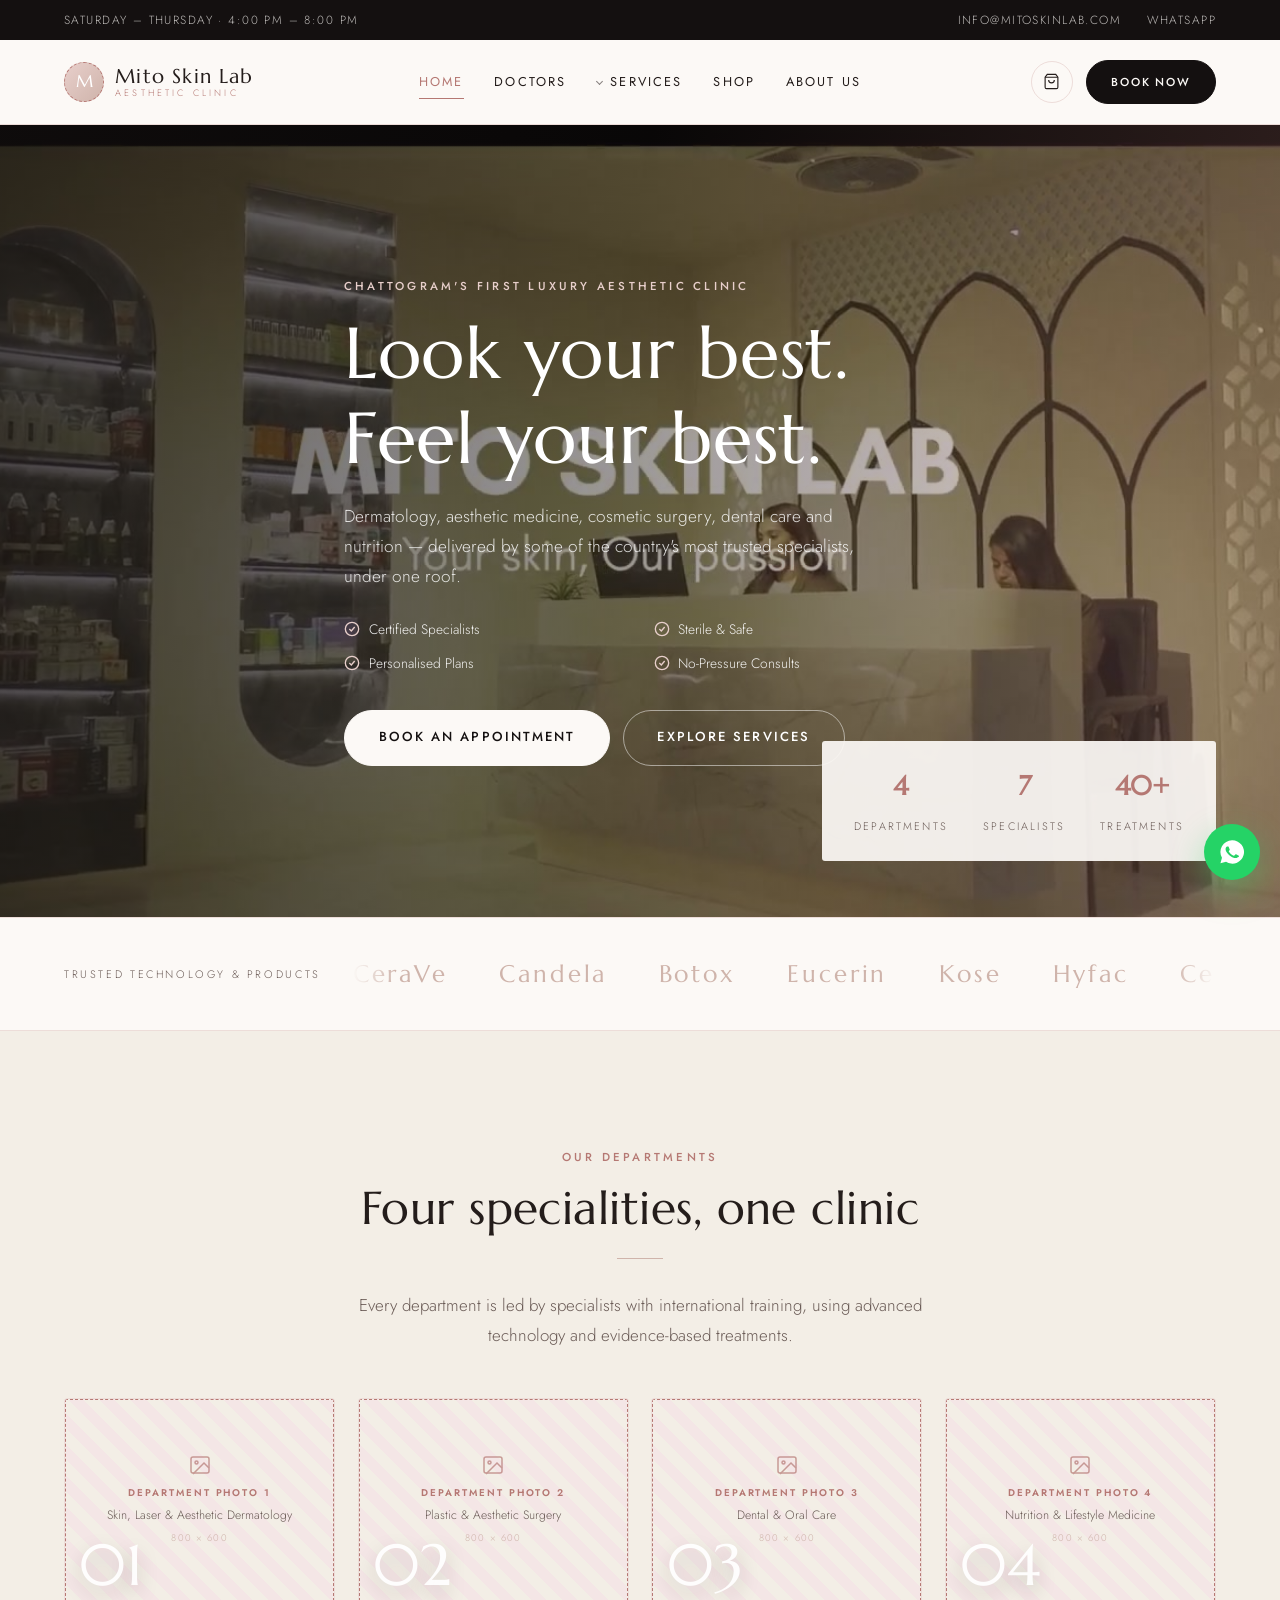
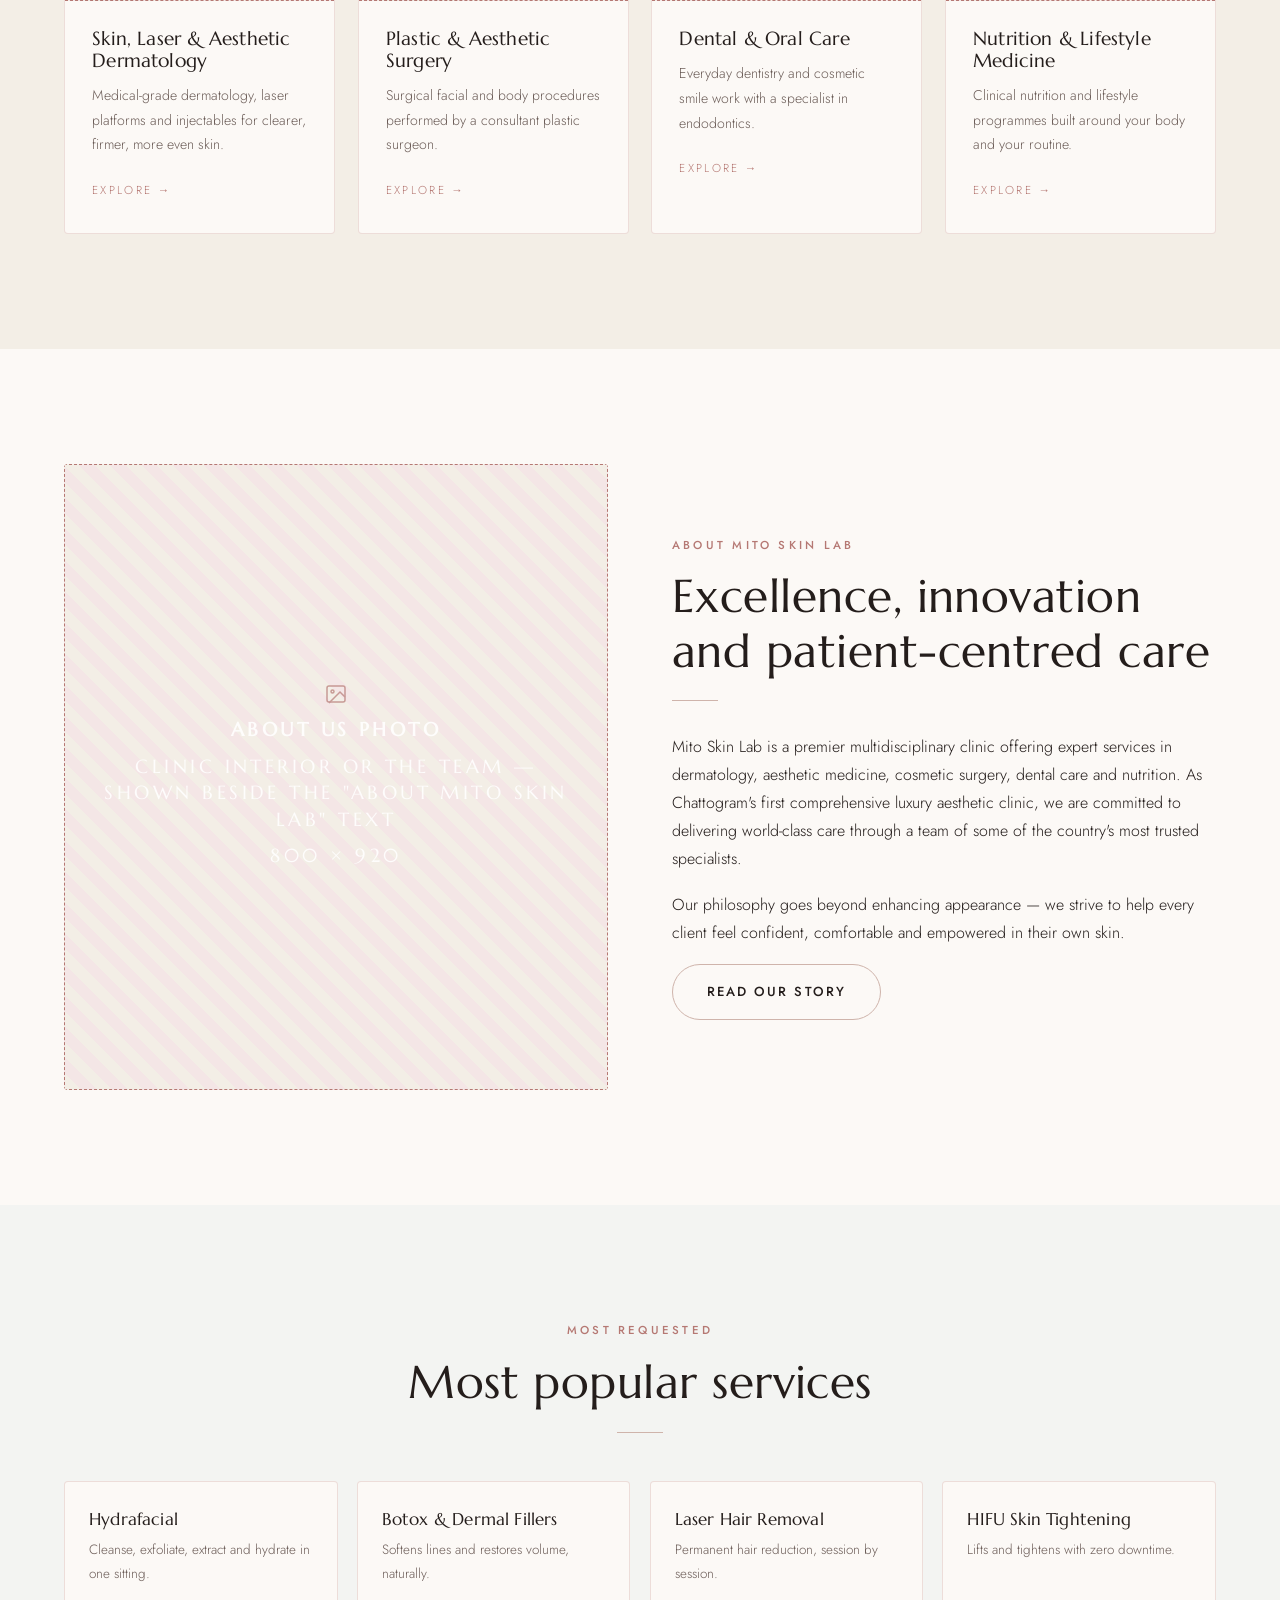
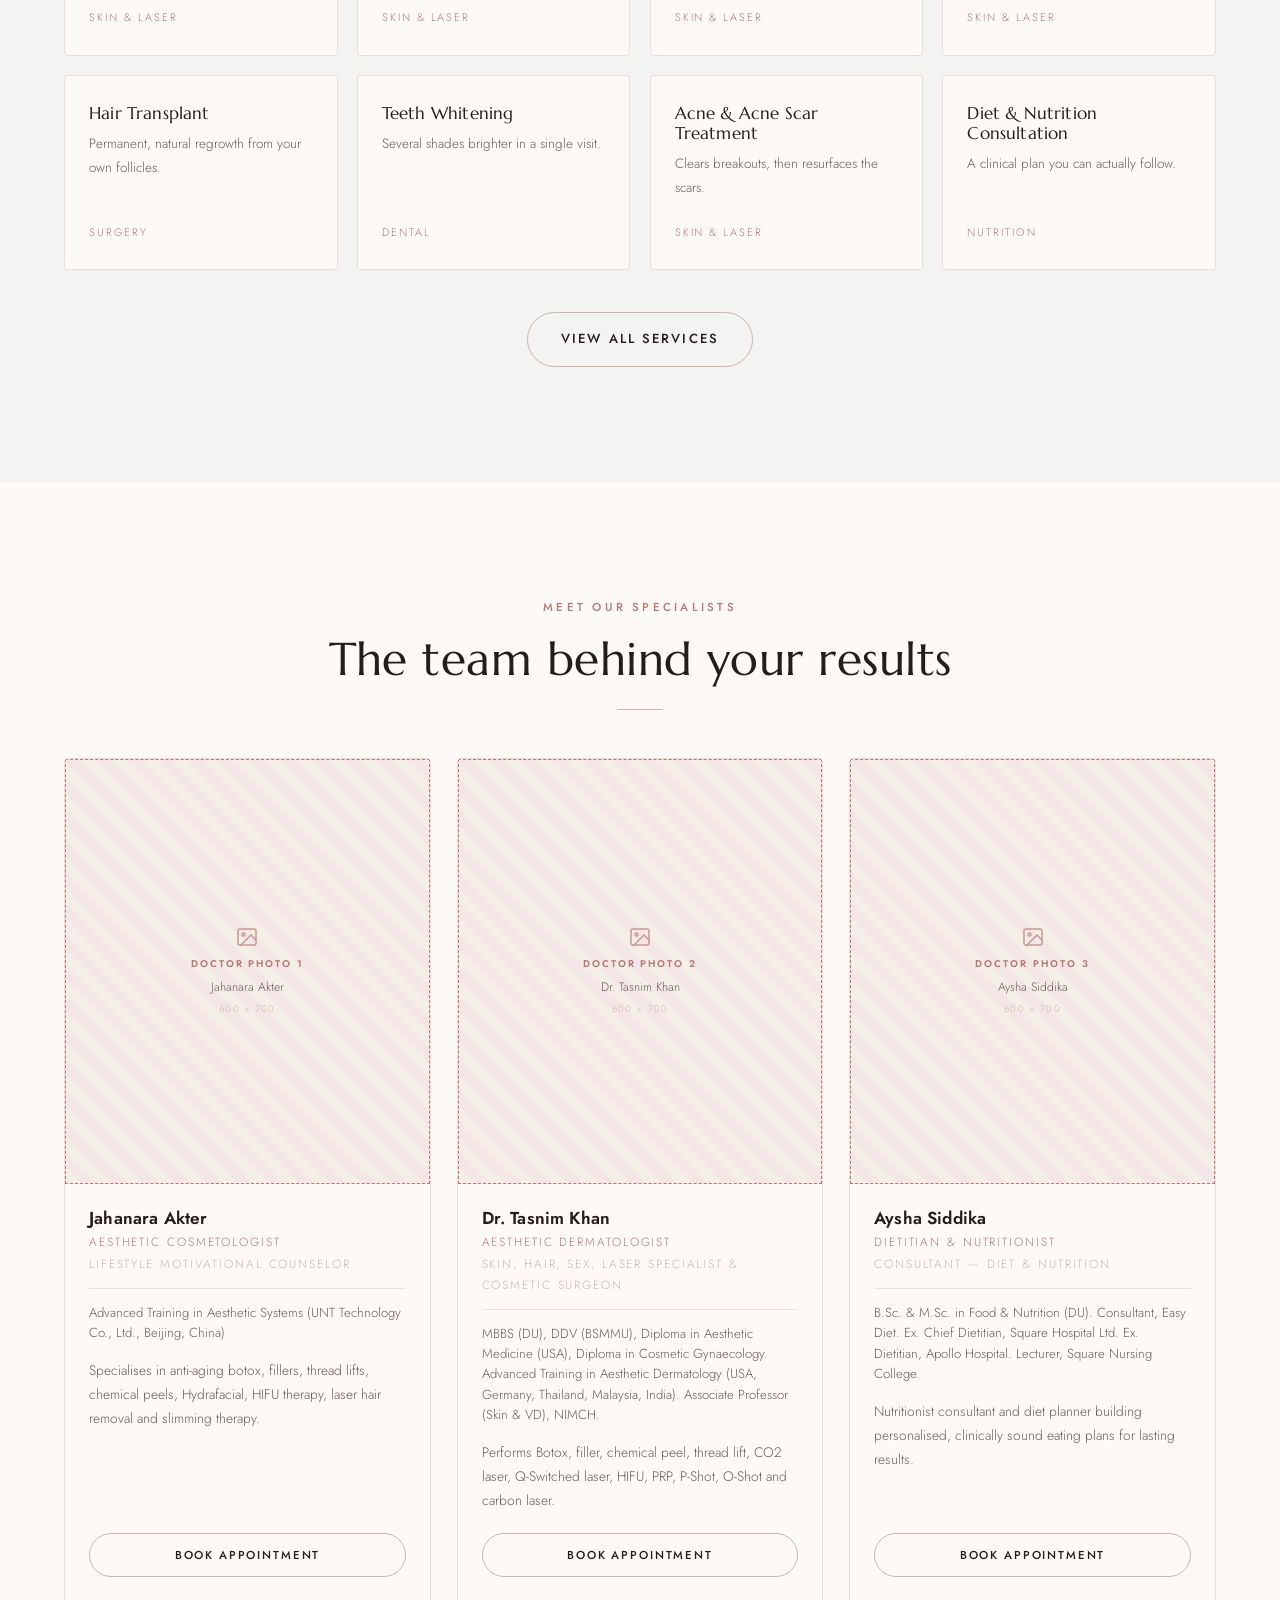
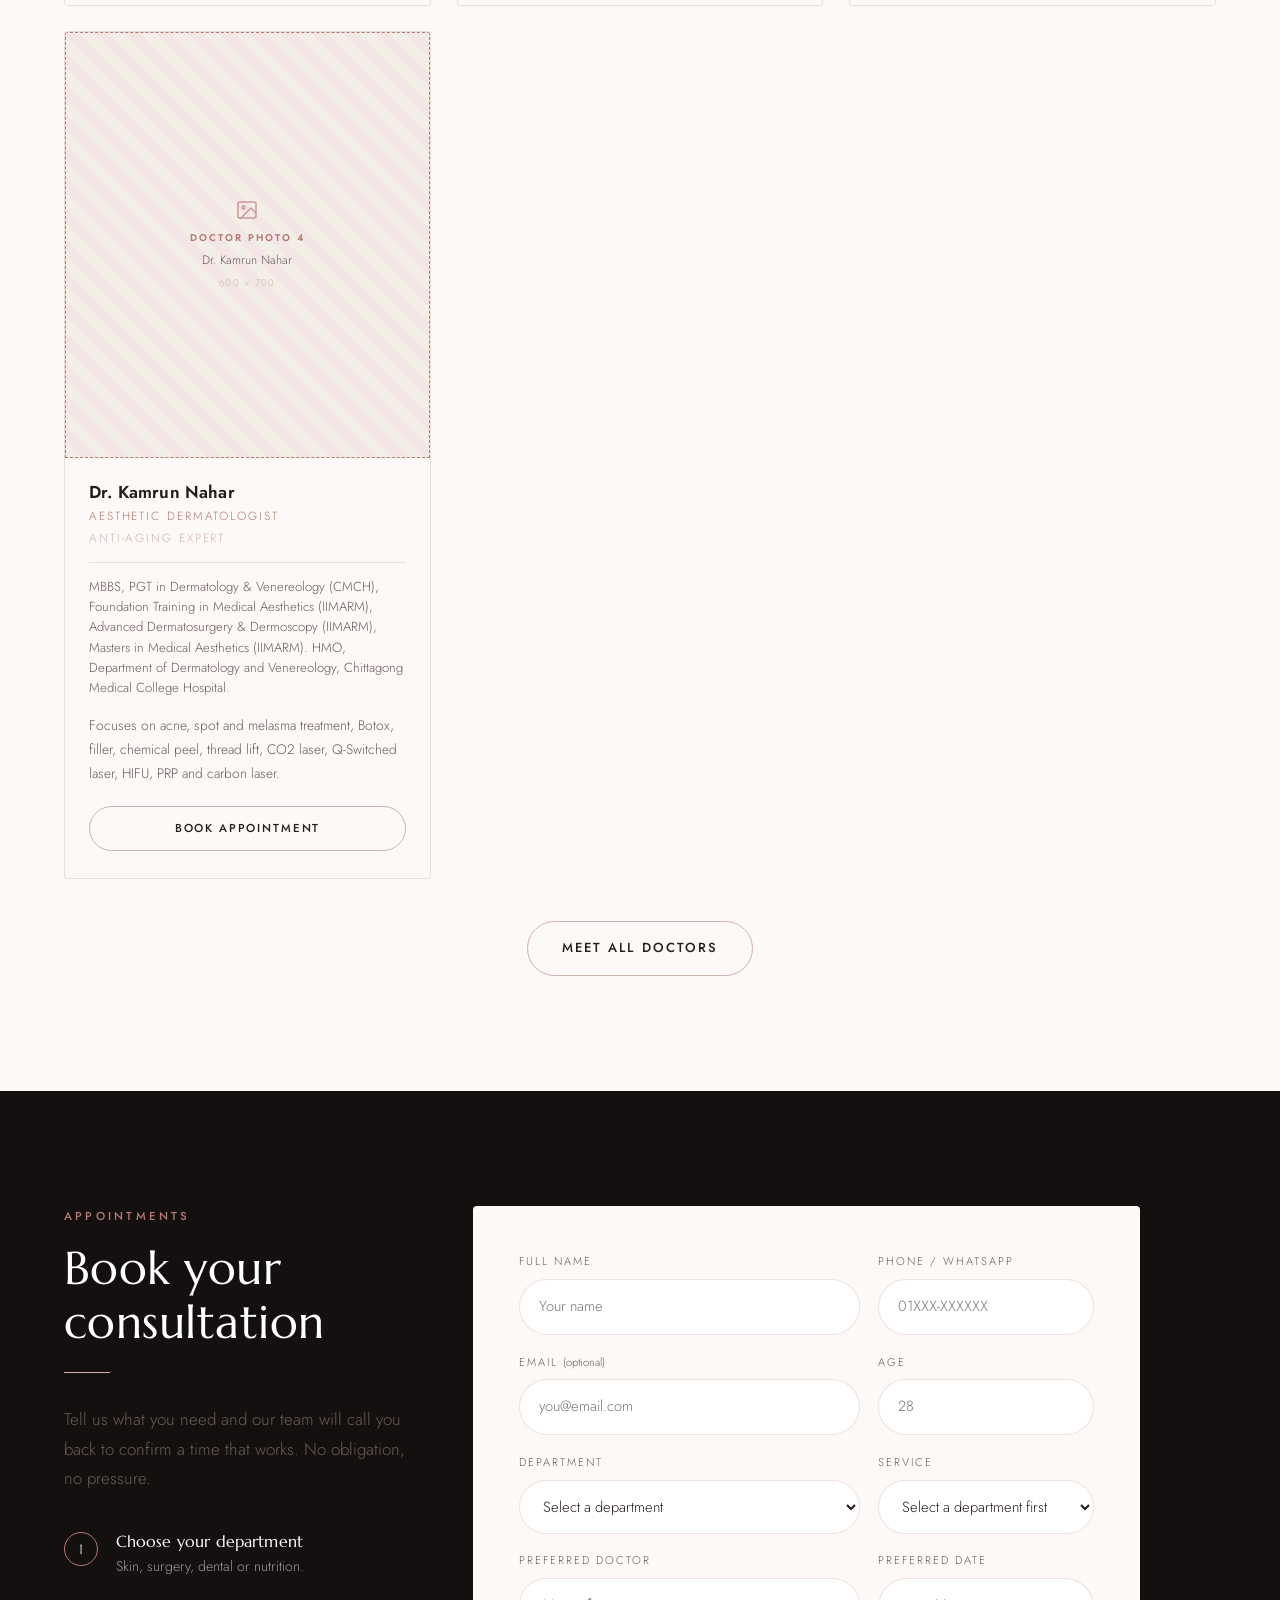
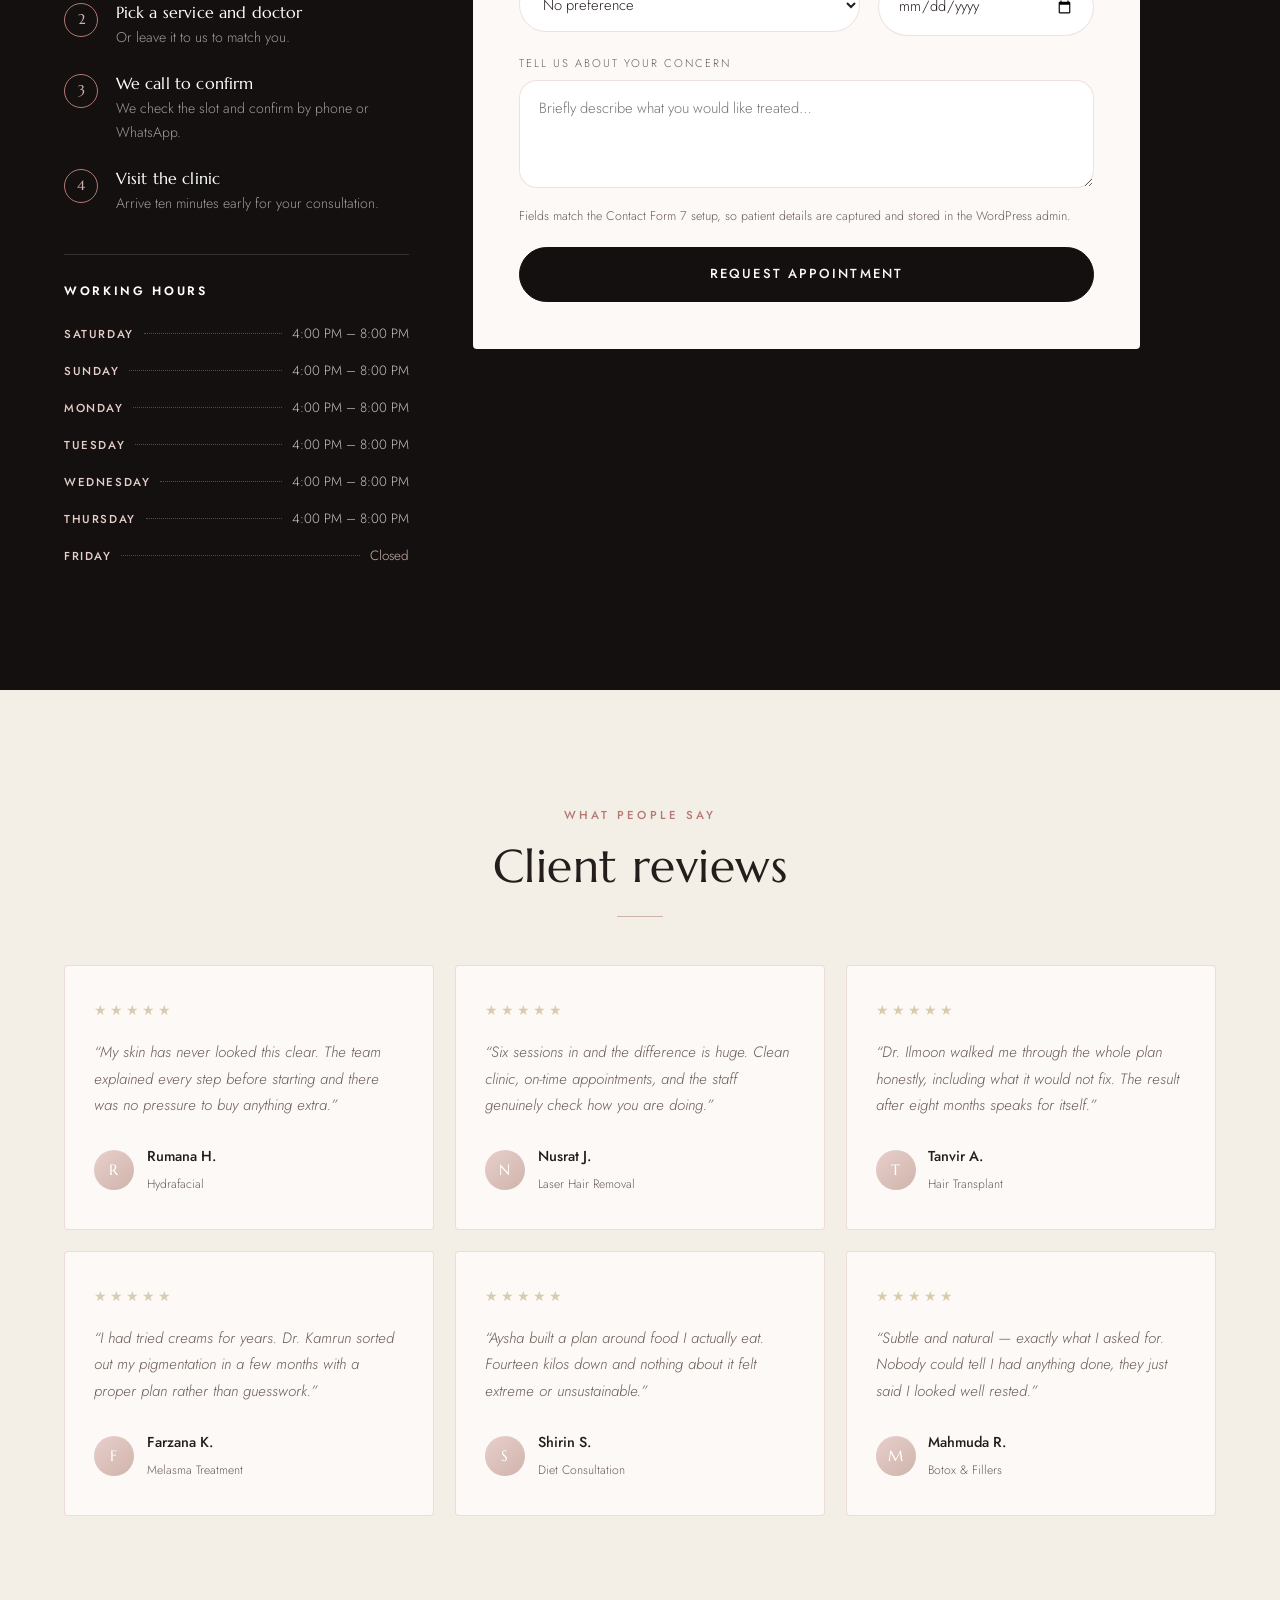
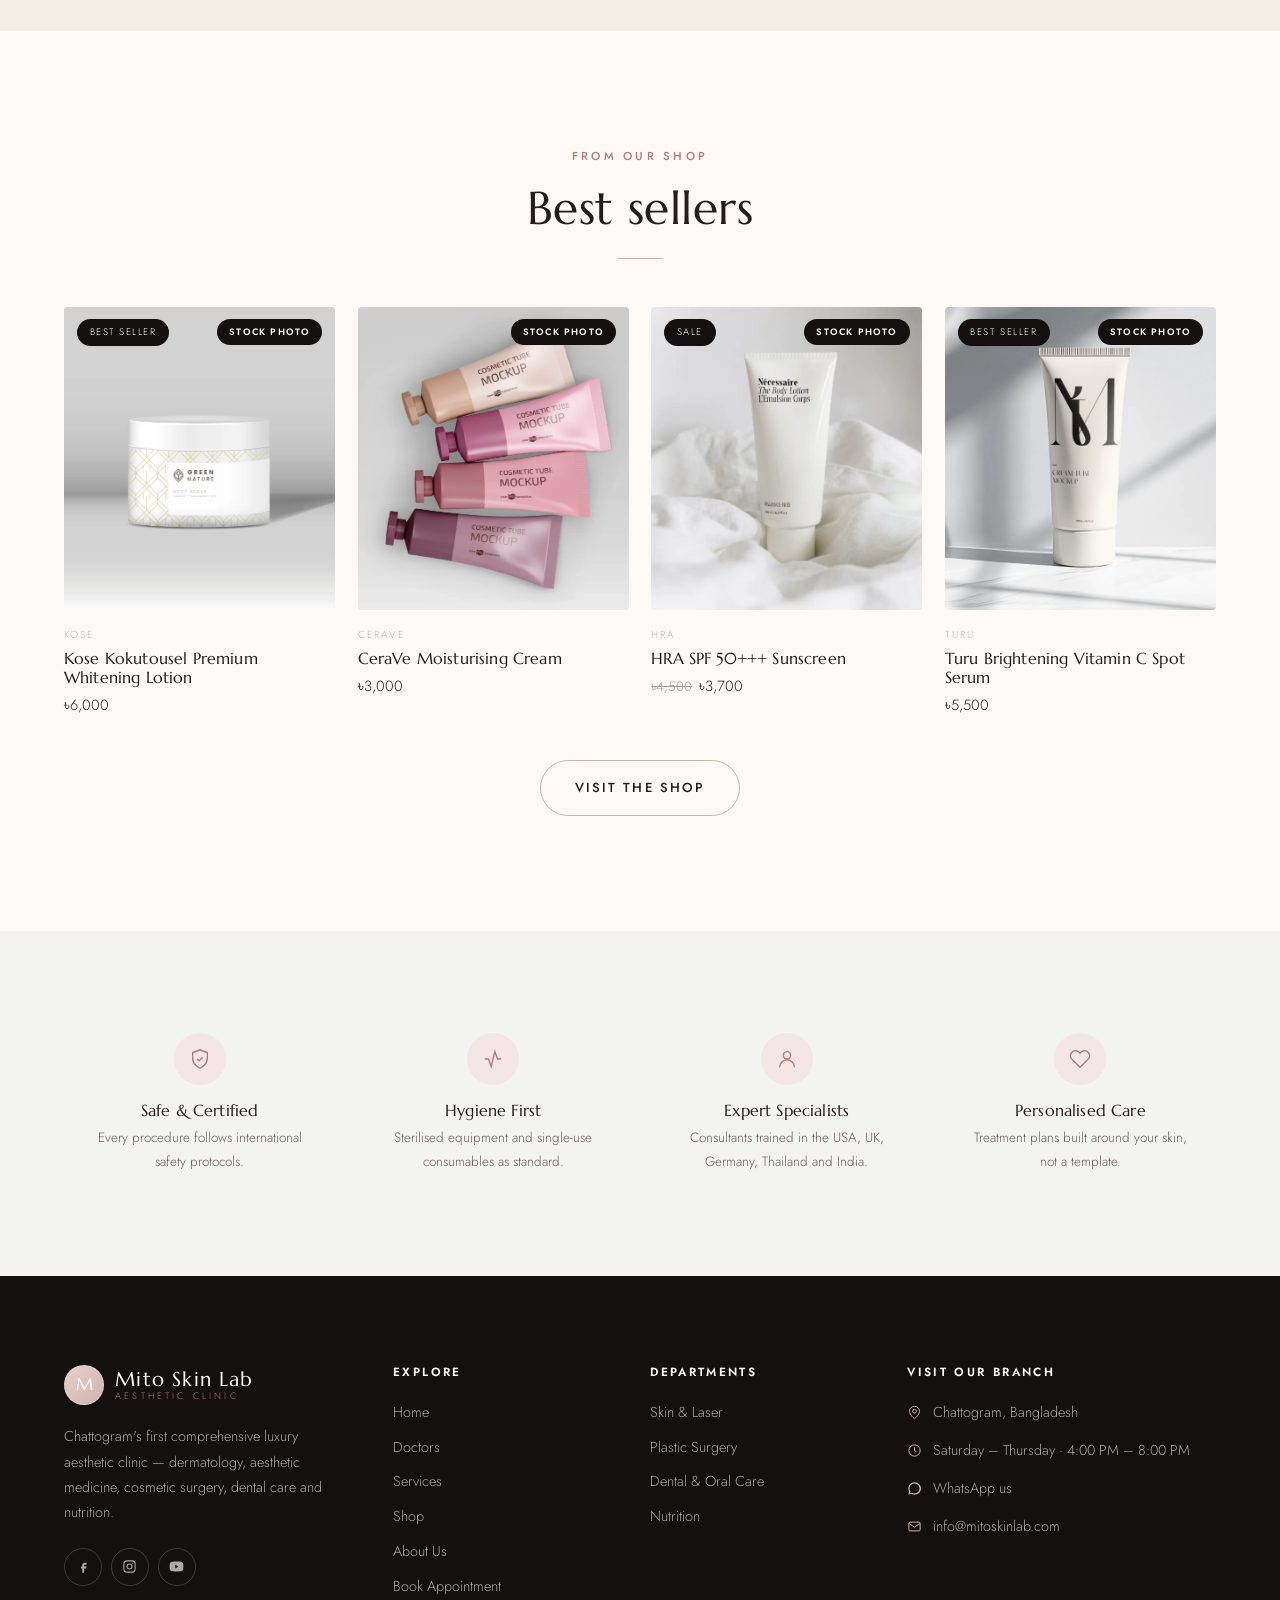
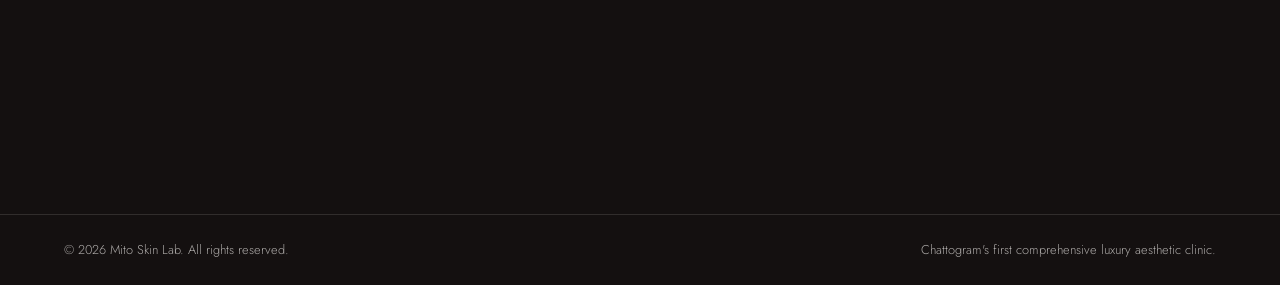
==== commit 3d269346: "Add hero landing page video, re-encoded for the web Client dropped the real clinic video ("BRAND VID" ====
--- a/index.html
+++ b/index.html
@@ -94,22 +94,18 @@
 
 <main>
 
-  <!-- ============ HERO — video at the top (Feedback 2 & 4) ============ -->
+  <!-- ============ HERO — video at the top (Feedback 2 & 4) ============
+       Source: client's "BRAND VIDEO.MP4" (265MB, HEVC, 1920x1080@60fps).
+       Re-encoded to assets/video/hero.mp4 — H.264 720p30, muted, no audio
+       track (~5.8MB) — HEVC has no reliable <video> support outside Safari,
+       and 265MB was never viable as a page asset either way. Poster is a
+       frame grabbed from the video's own closing brand card (~98s in).
+       ============================================================== -->
   <section class="hero">
     <div class="hero__media">
-      <!-- Drop the client's clinic video at assets/hero.mp4 (from the Drive link)
-           and the still at assets/hero-poster.jpg — then delete .hero__ph below. -->
-      <video autoplay muted loop playsinline poster="assets/hero-poster.jpg">
-        <source src="assets/hero.mp4" type="video/mp4">
+      <video autoplay muted loop playsinline poster="assets/video/hero-poster.jpg">
+        <source src="assets/video/hero.mp4" type="video/mp4">
       </video>
-    </div>
-
-    <!-- Marks the landing-page video slot until the real file arrives -->
-    <div class="hero__ph">
-      <svg viewBox="0 0 24 24" fill="none" stroke="currentColor" stroke-width="1.5"><rect x="3" y="4" width="18" height="16" rx="2"/><circle cx="8.5" cy="9.5" r="1.5"/><path d="m21 15-5-5L5 21"/></svg>
-      <span class="ph__label">Landing Page Video</span>
-      <span class="ph__name">The clinic video goes here — full-width background behind this text</span>
-      <span class="ph__size">1920 × 1080 · MP4</span>
     </div>
     <div class="wrap hero__inner">
       <p class="eyebrow">Chattogram's First Luxury Aesthetic Clinic</p>
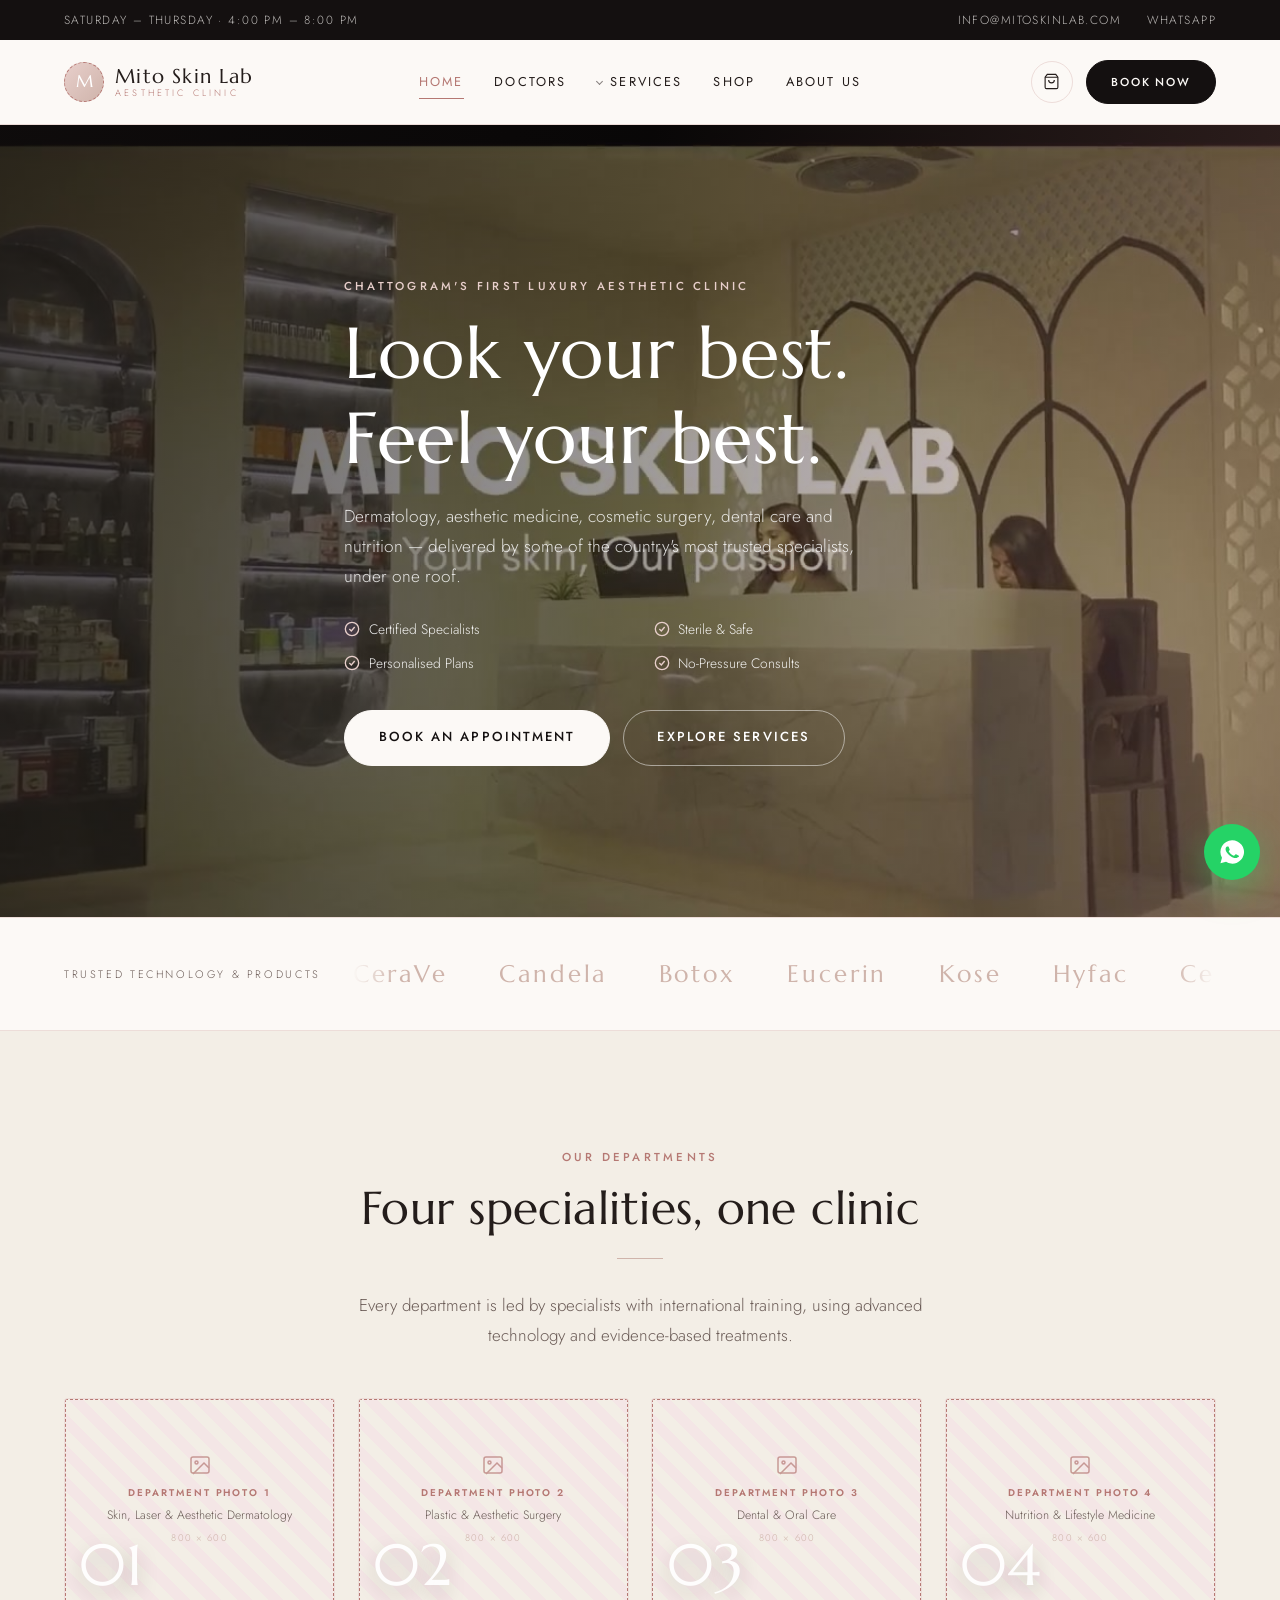
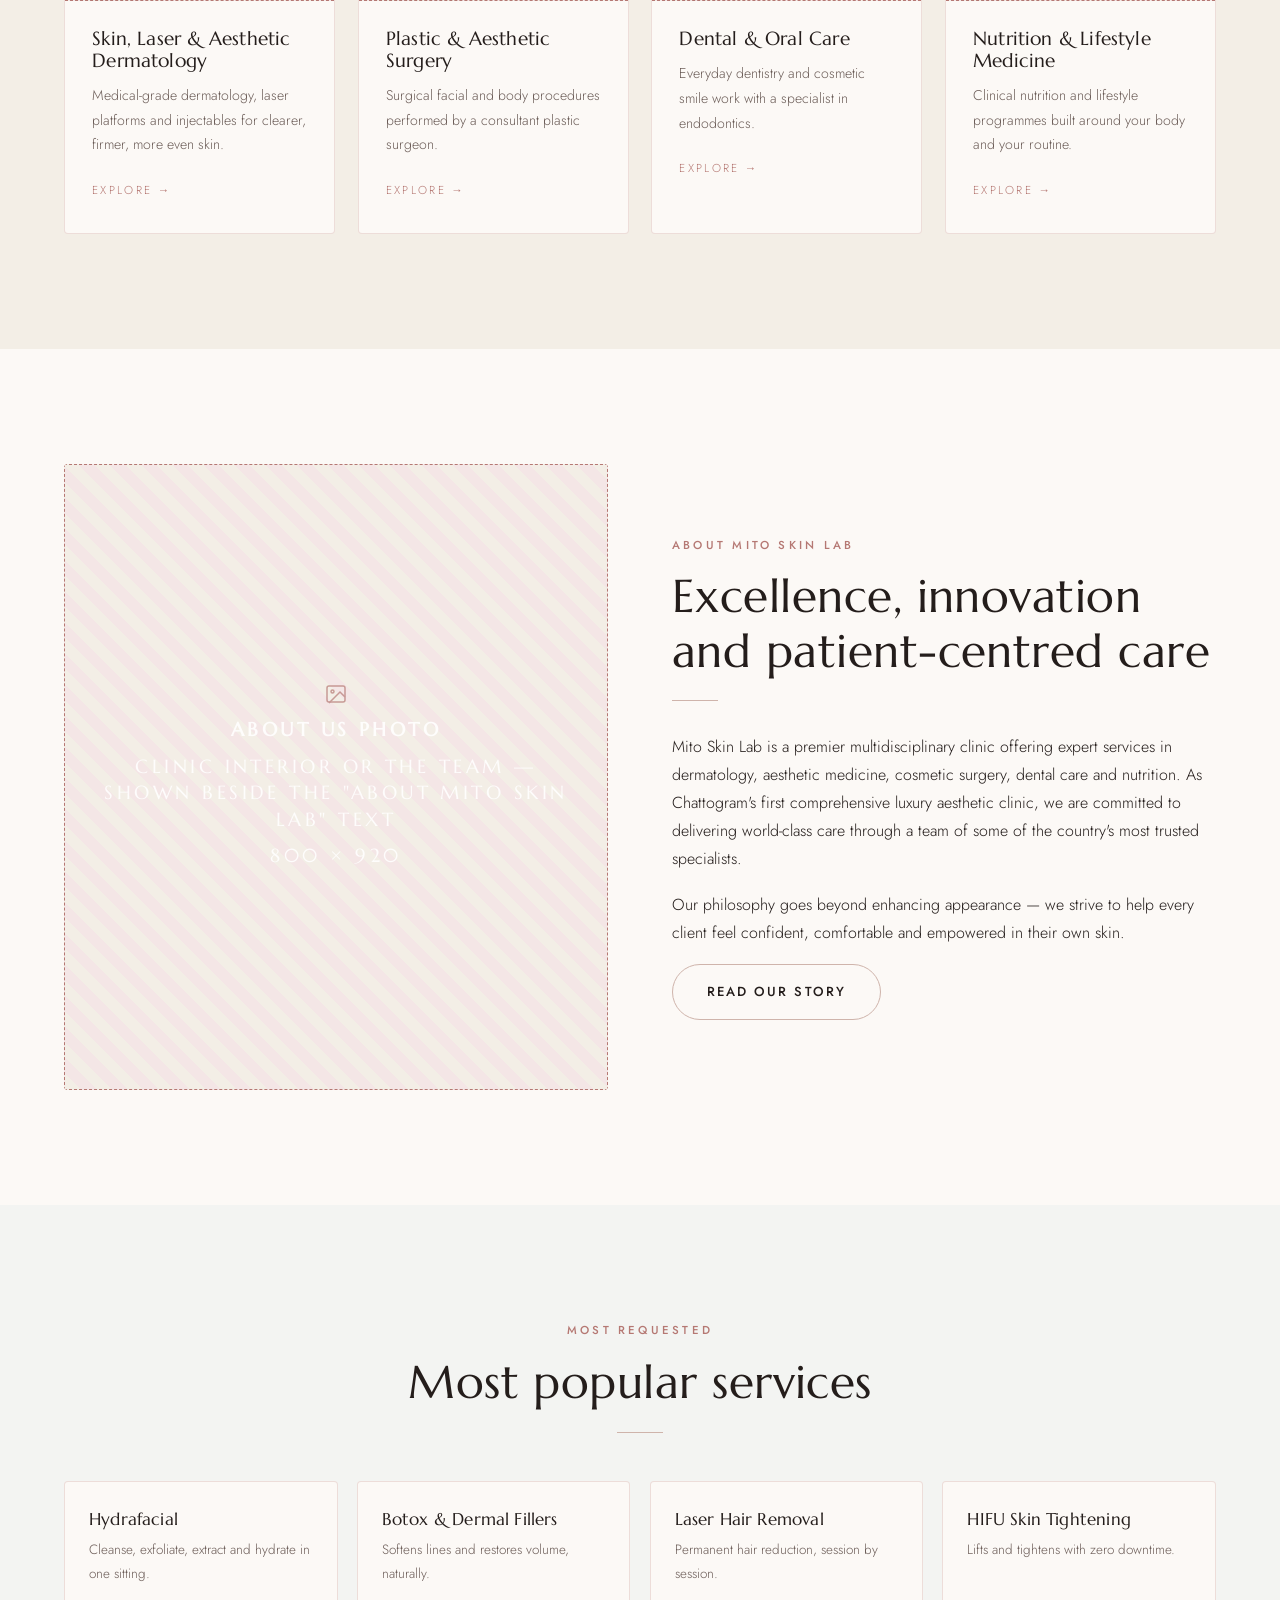
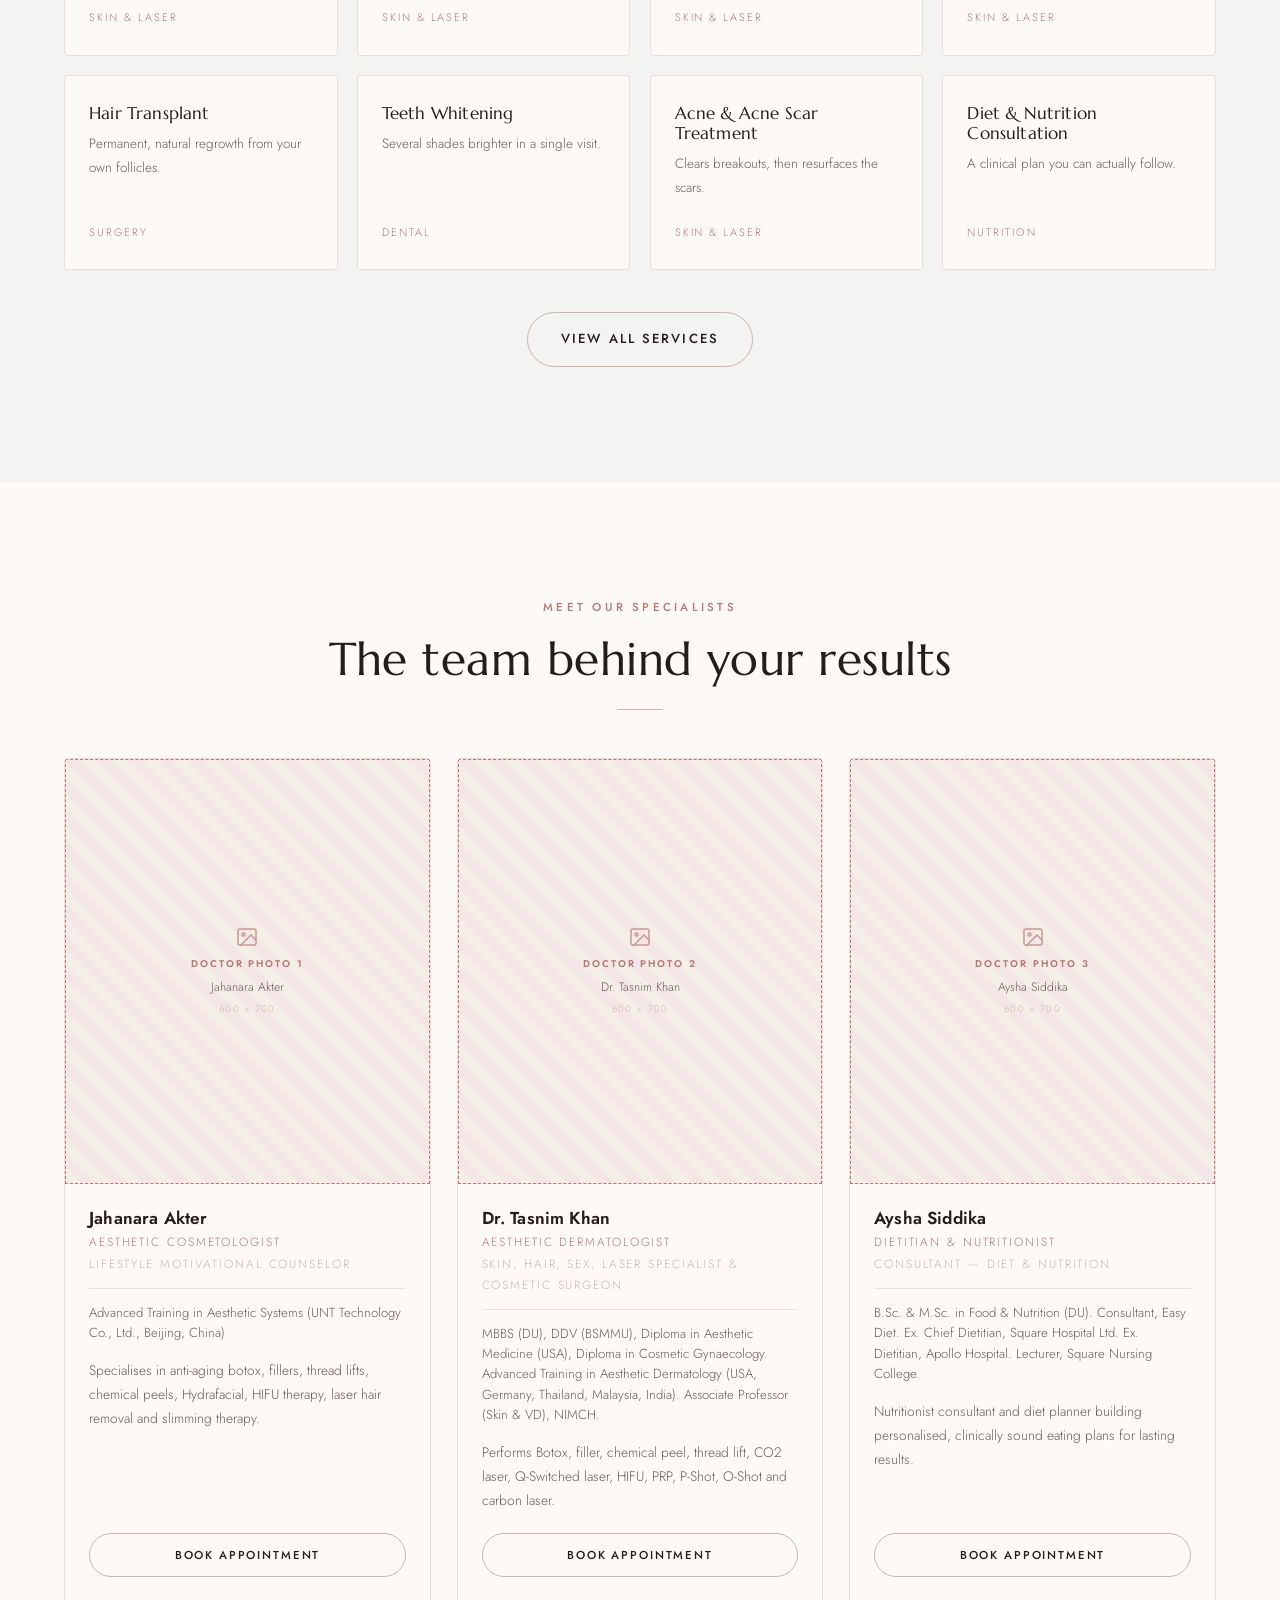
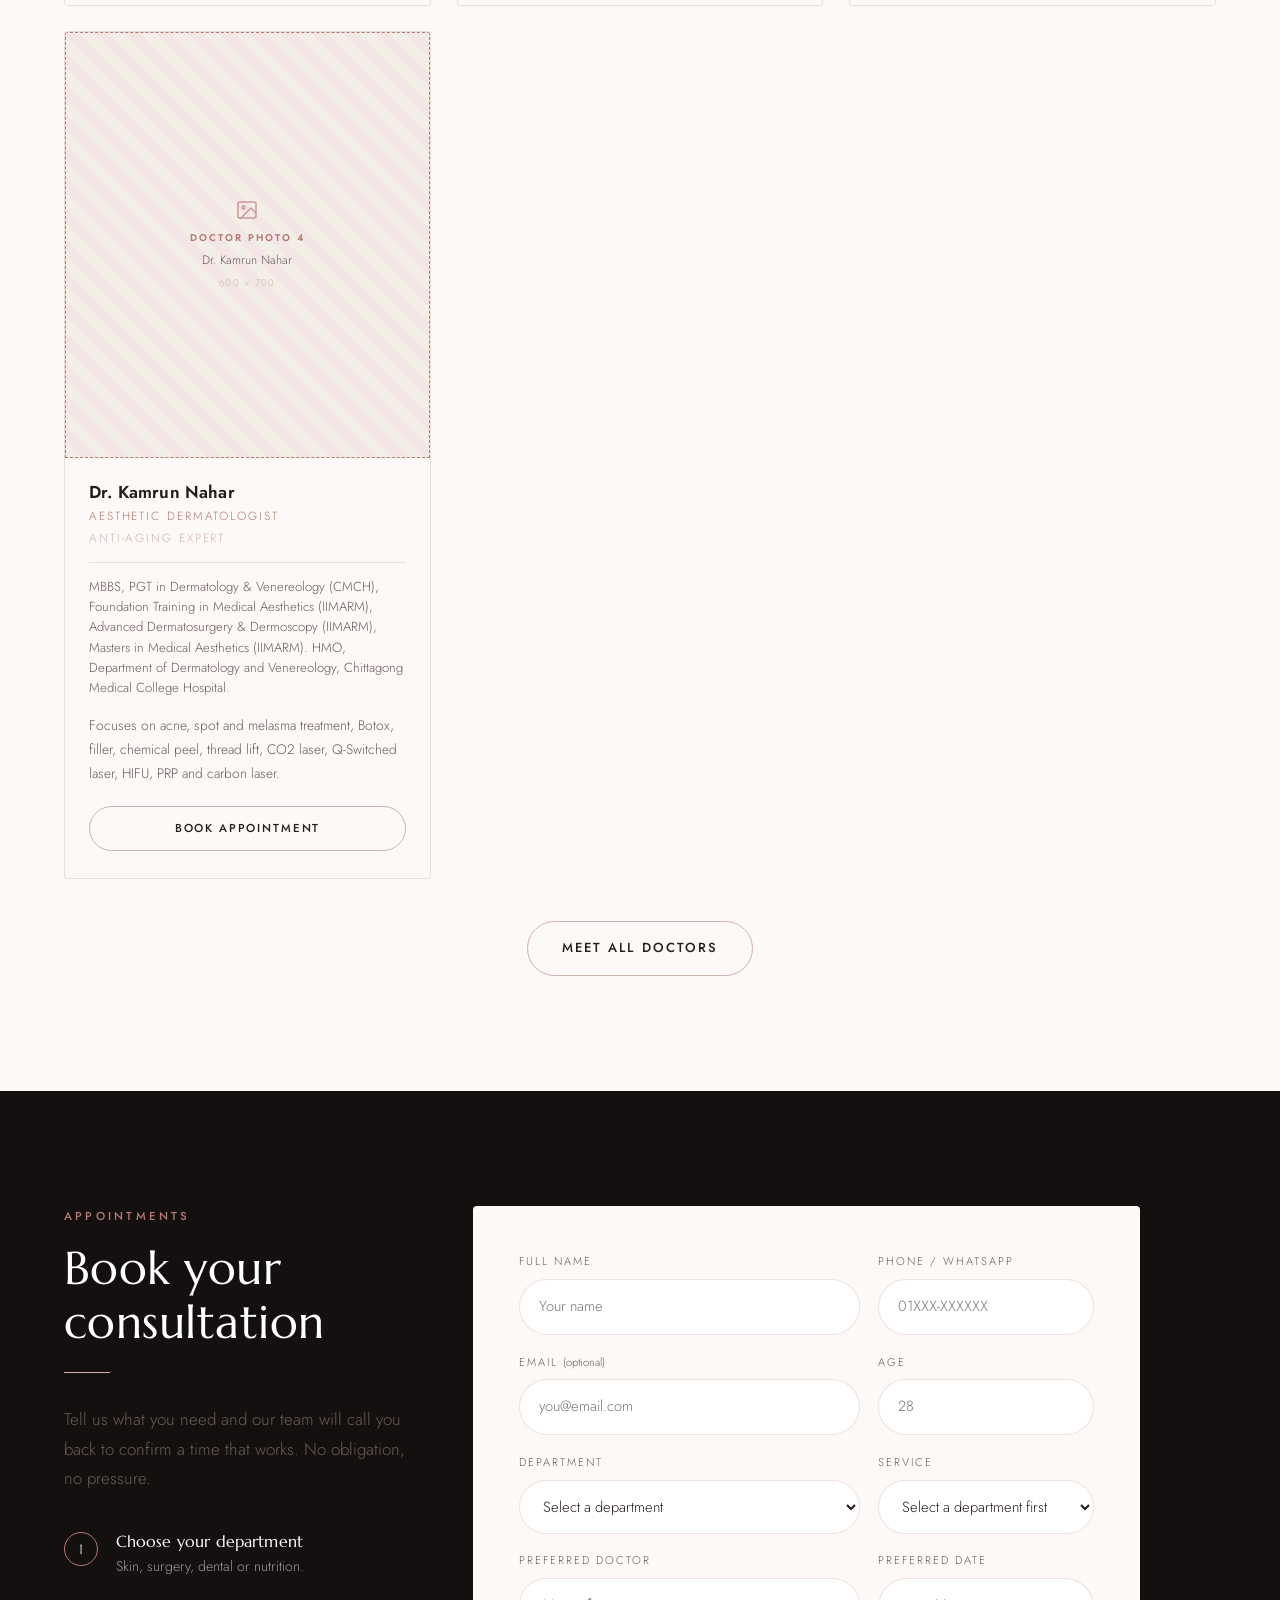
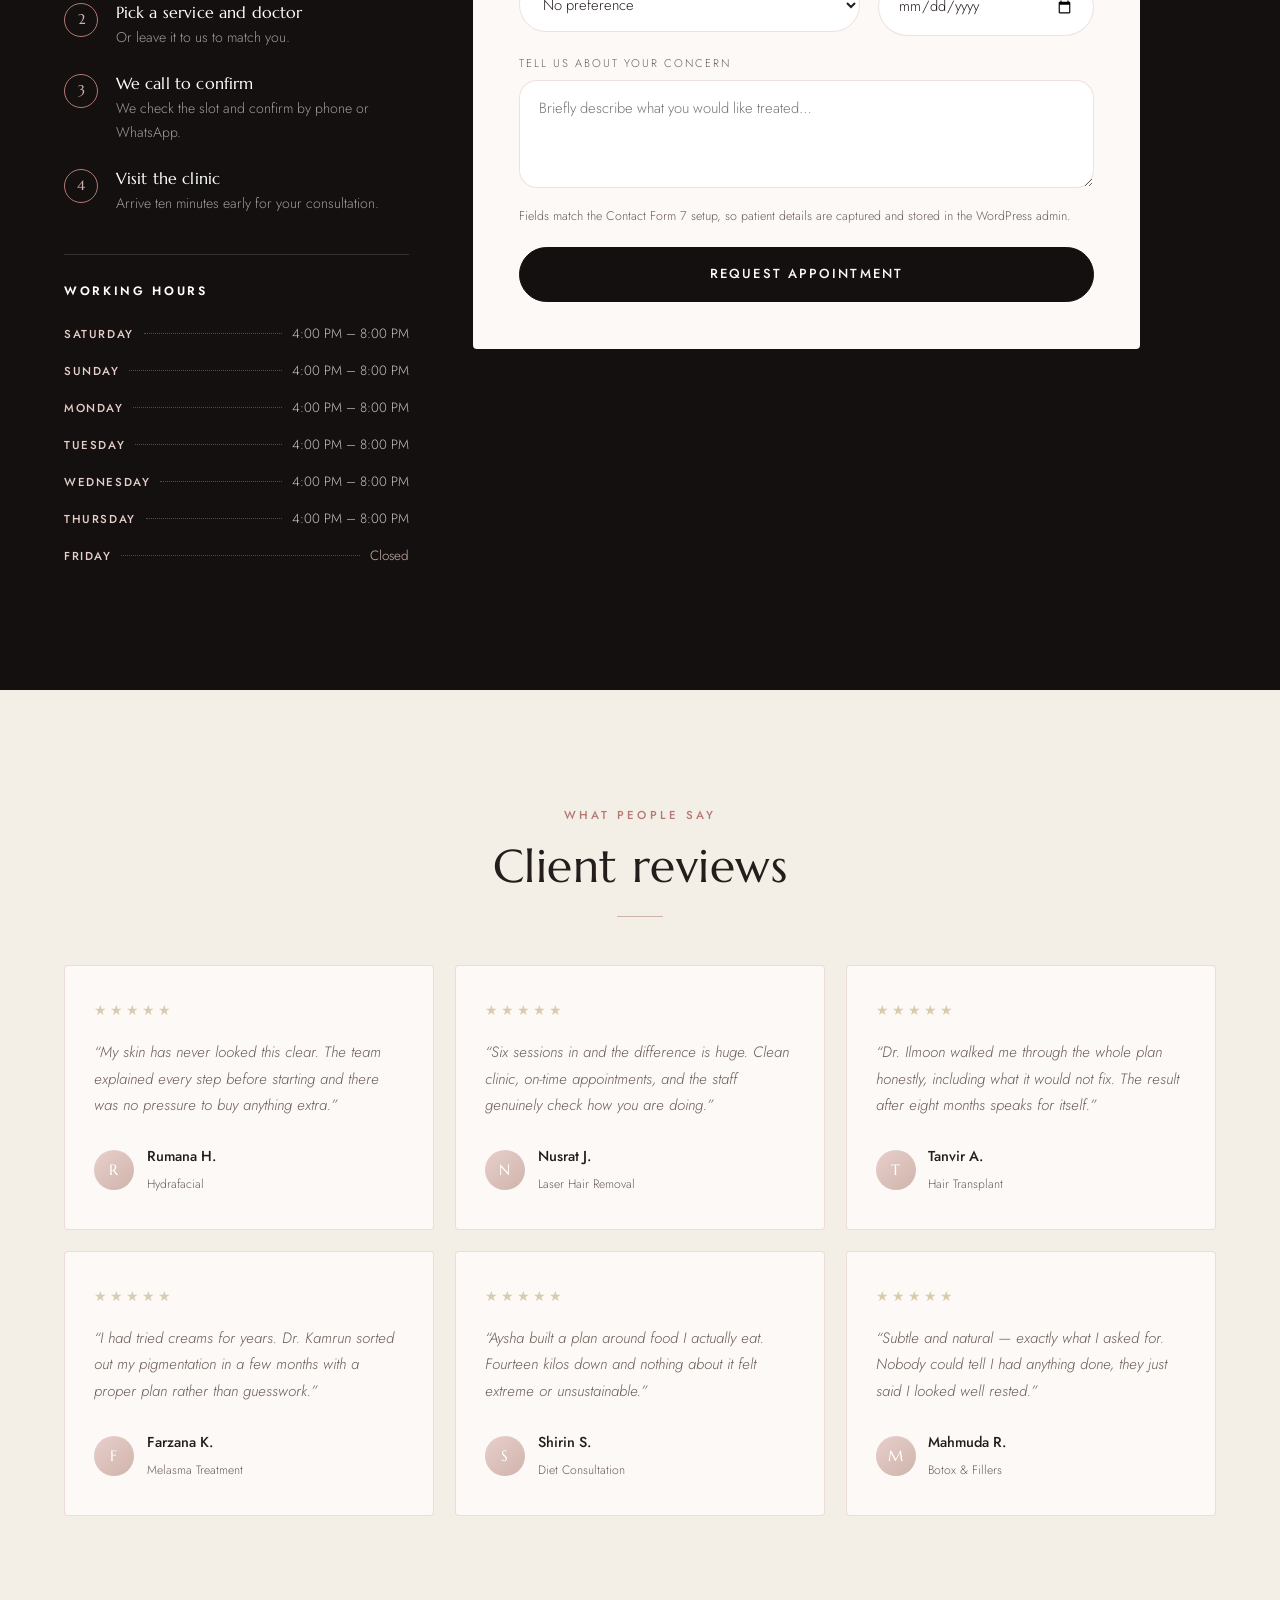
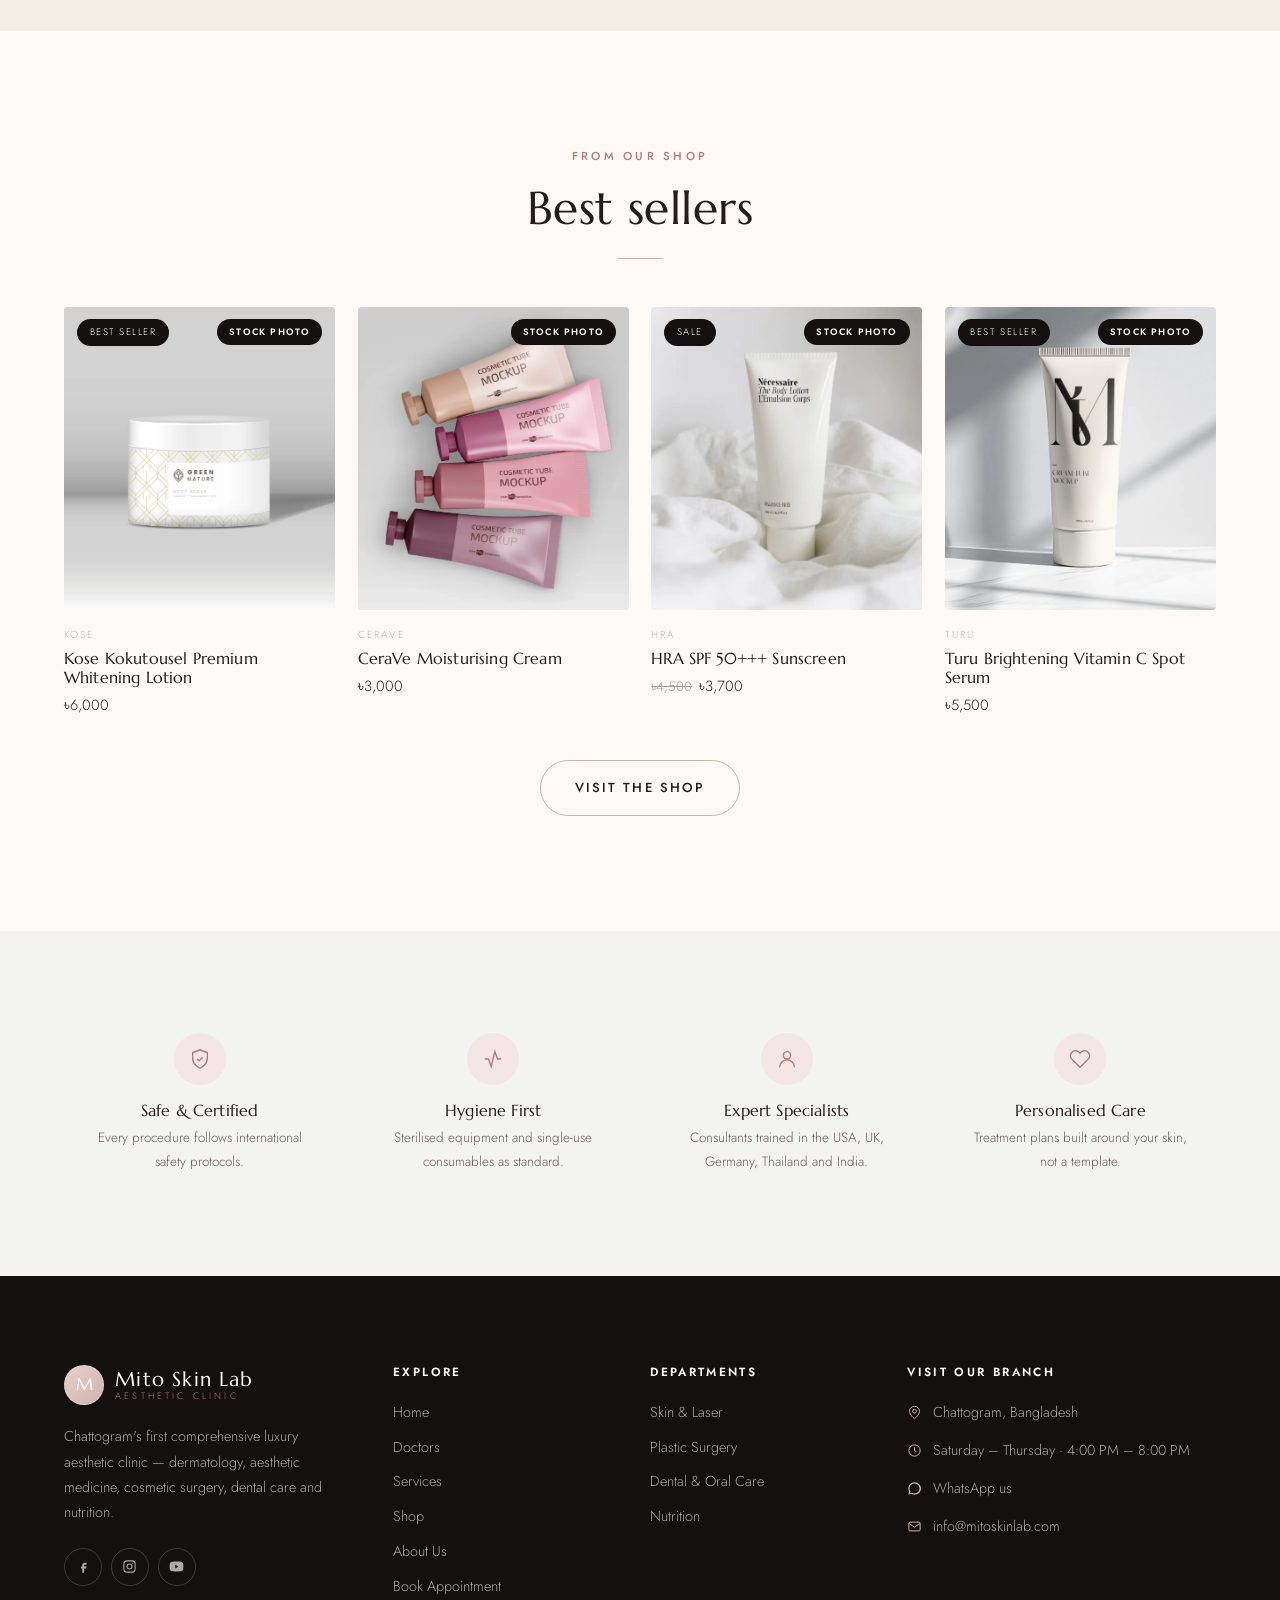
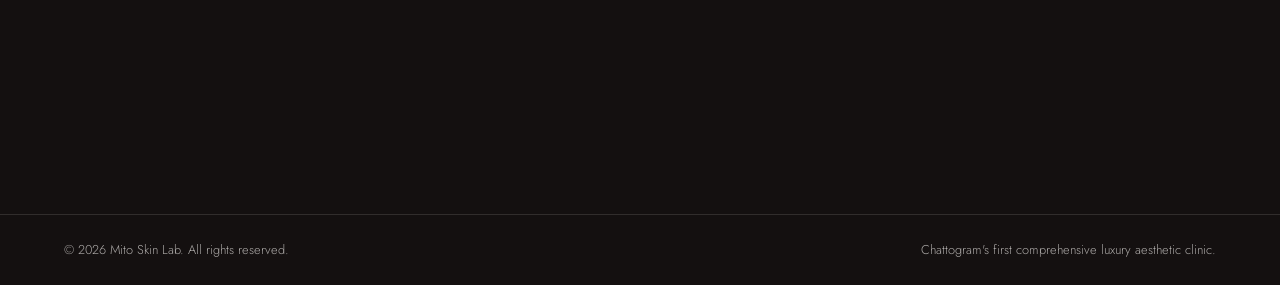
==== commit b8938256: "Remove hero stat badge (4 Departments / 7 Specialists / 40+ Treatments) Co-Authored-By: Claude Opus " ====
--- a/index.html
+++ b/index.html
@@ -121,11 +121,6 @@
         <a class="btn btn--light" href="booking.html">Book an Appointment</a>
         <a class="btn btn--ghost" href="services.html" style="color:#fff;border-color:rgba(255,255,255,.5)">Explore Services</a>
       </div>
-    </div>
-    <div class="hero__badge">
-      <div><b>4</b><span>Departments</span></div>
-      <div><b>7</b><span>Specialists</span></div>
-      <div><b>40+</b><span>Treatments</span></div>
     </div>
   </section>
 
--- a/css/mito.css
+++ b/css/mito.css
@@ -258,14 +258,6 @@
 .hero__checks { display: grid; grid-template-columns: repeat(2, auto); gap: .6rem 2.4rem; margin-bottom: 2.2rem; }
 .hero__check { display: flex; align-items: center; gap: .55rem; font-size: .86rem; color: rgba(255,255,255,.92); }
 .hero__check svg { width: 16px; height: 16px; color: var(--tea-rose); flex: none; }
-.hero__badge {
-  position: absolute; right: var(--gutter); bottom: clamp(28px, 5vw, 56px); z-index: 2;
-  display: flex; gap: 2.2rem; padding: 1.4rem 2rem;
-  background: rgba(252,249,246,.93); border-radius: 3px;
-}
-.hero__badge div { text-align: center; }
-.hero__badge b { display: block; font-family: var(--font-display); font-size: 1.7rem; color: var(--dusty-mauve); }
-.hero__badge span { font-size: .68rem; letter-spacing: .2em; text-transform: uppercase; color: var(--ink-soft); }
 
 /* ---------- brand strip: CeraVe, Candela, Botox (Feedback 4) ---------- */
 .brands { border-block: 1px solid var(--hairline); background: var(--chantilly); }
@@ -653,7 +645,6 @@
   .burger { display: grid; }
   .header__inner { grid-template-columns: auto 1fr; min-height: 68px; }
   .brand { justify-self: start; }
-  .hero__badge { display: none; }
 
   /* Feedback 4 — hide the full filter panel, open it from a button */
   .filter-open { display: inline-flex; }
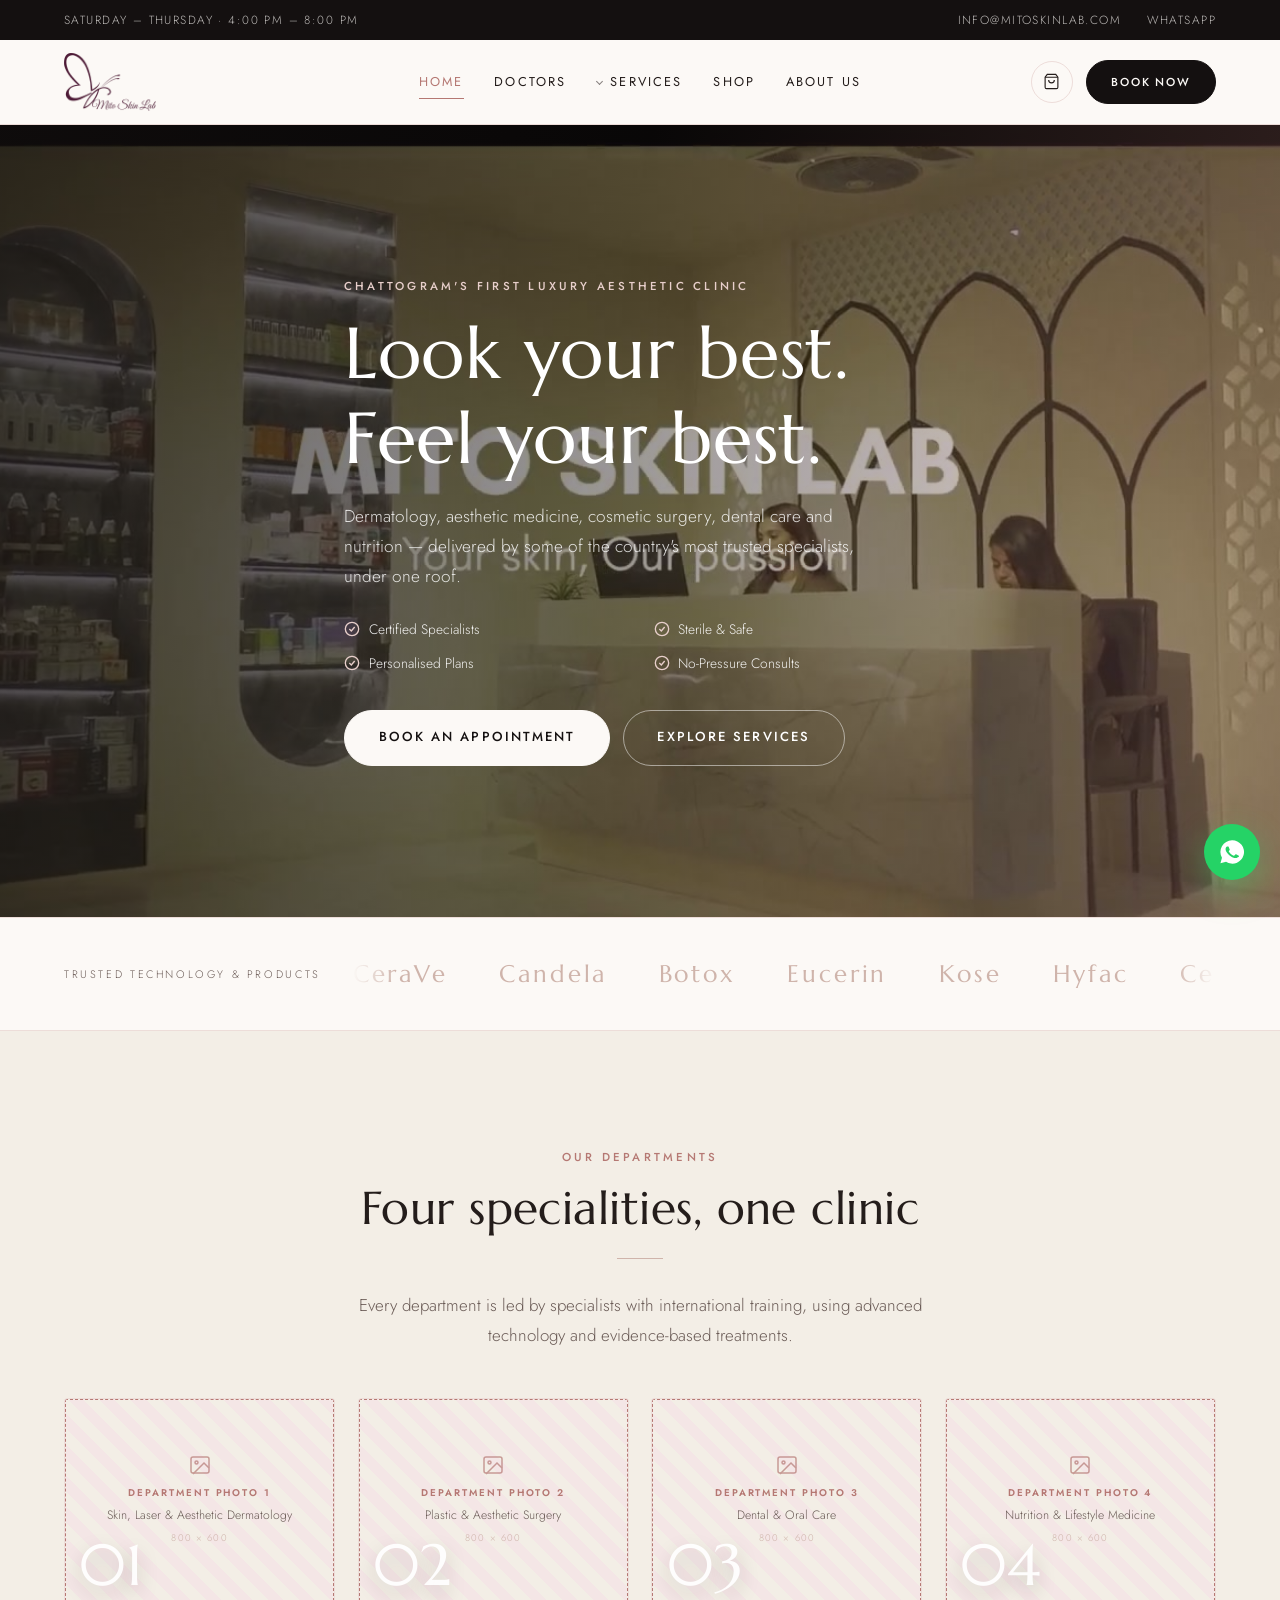
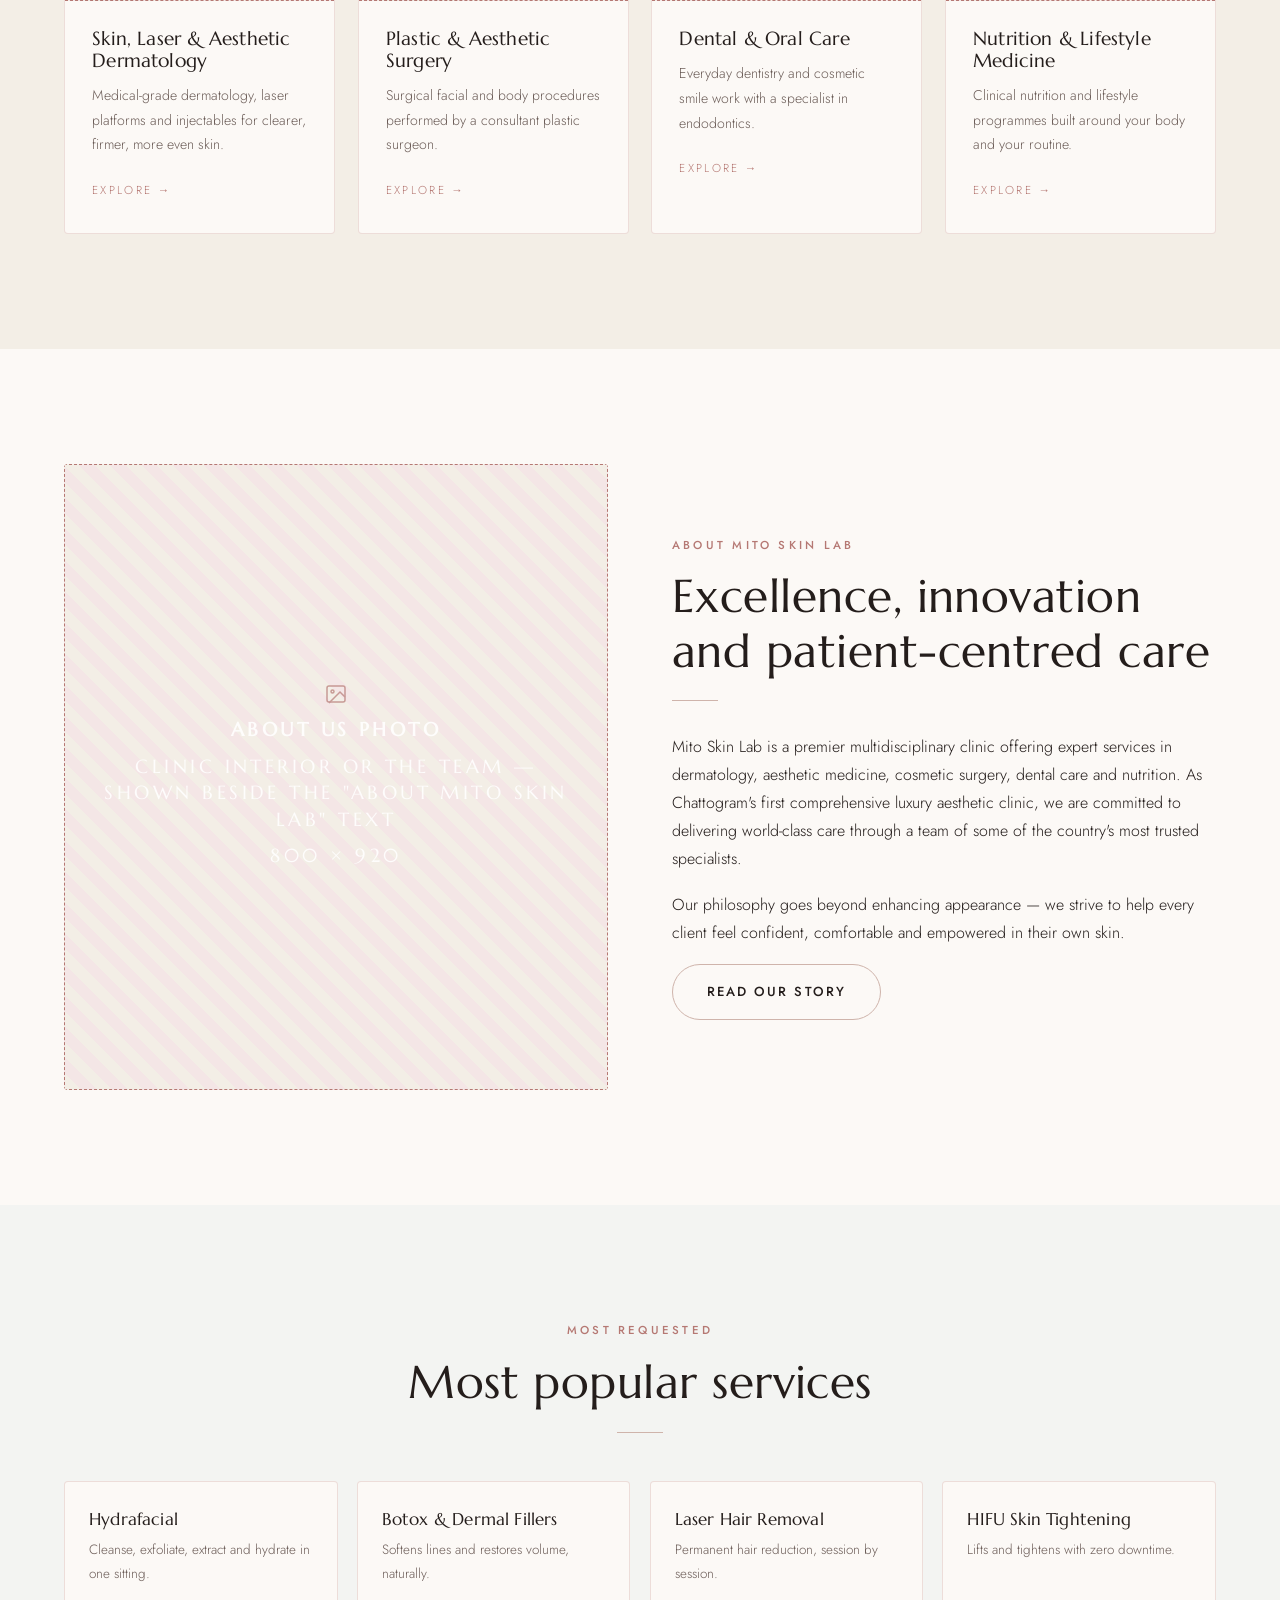
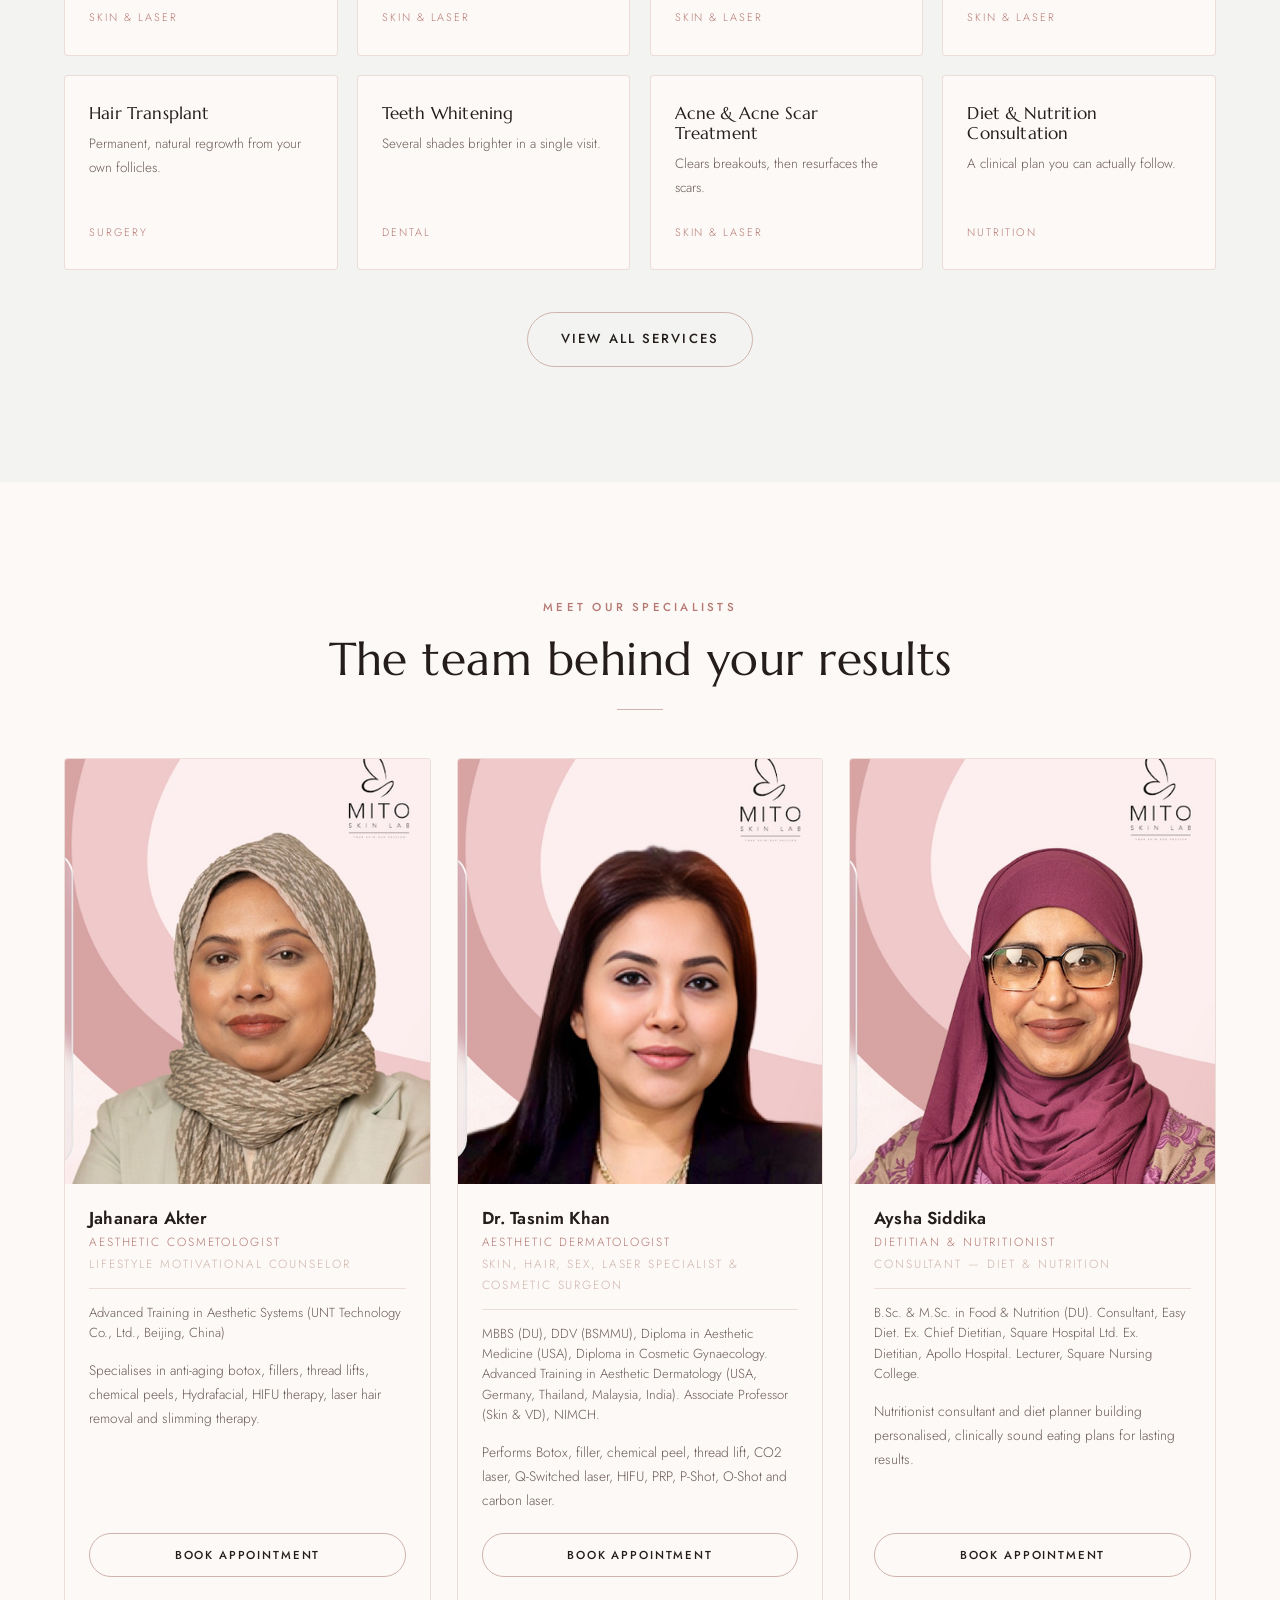
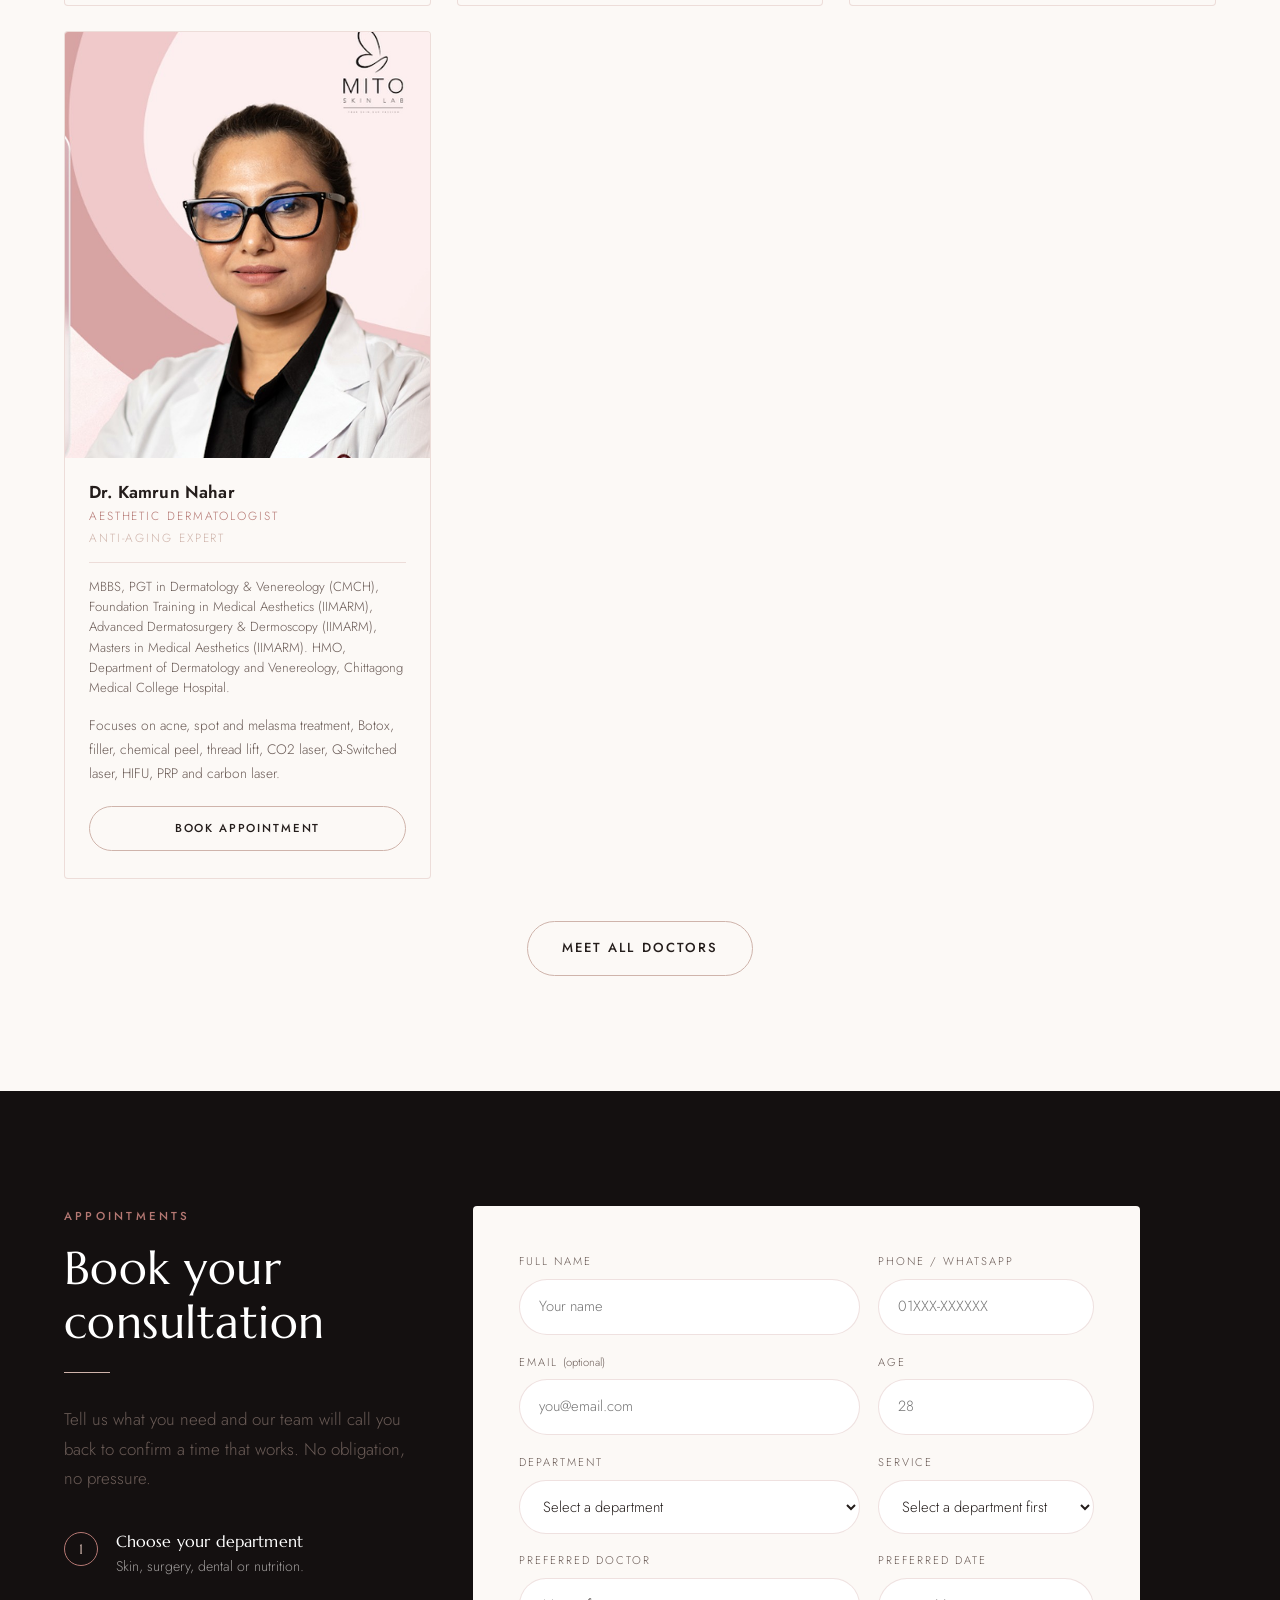
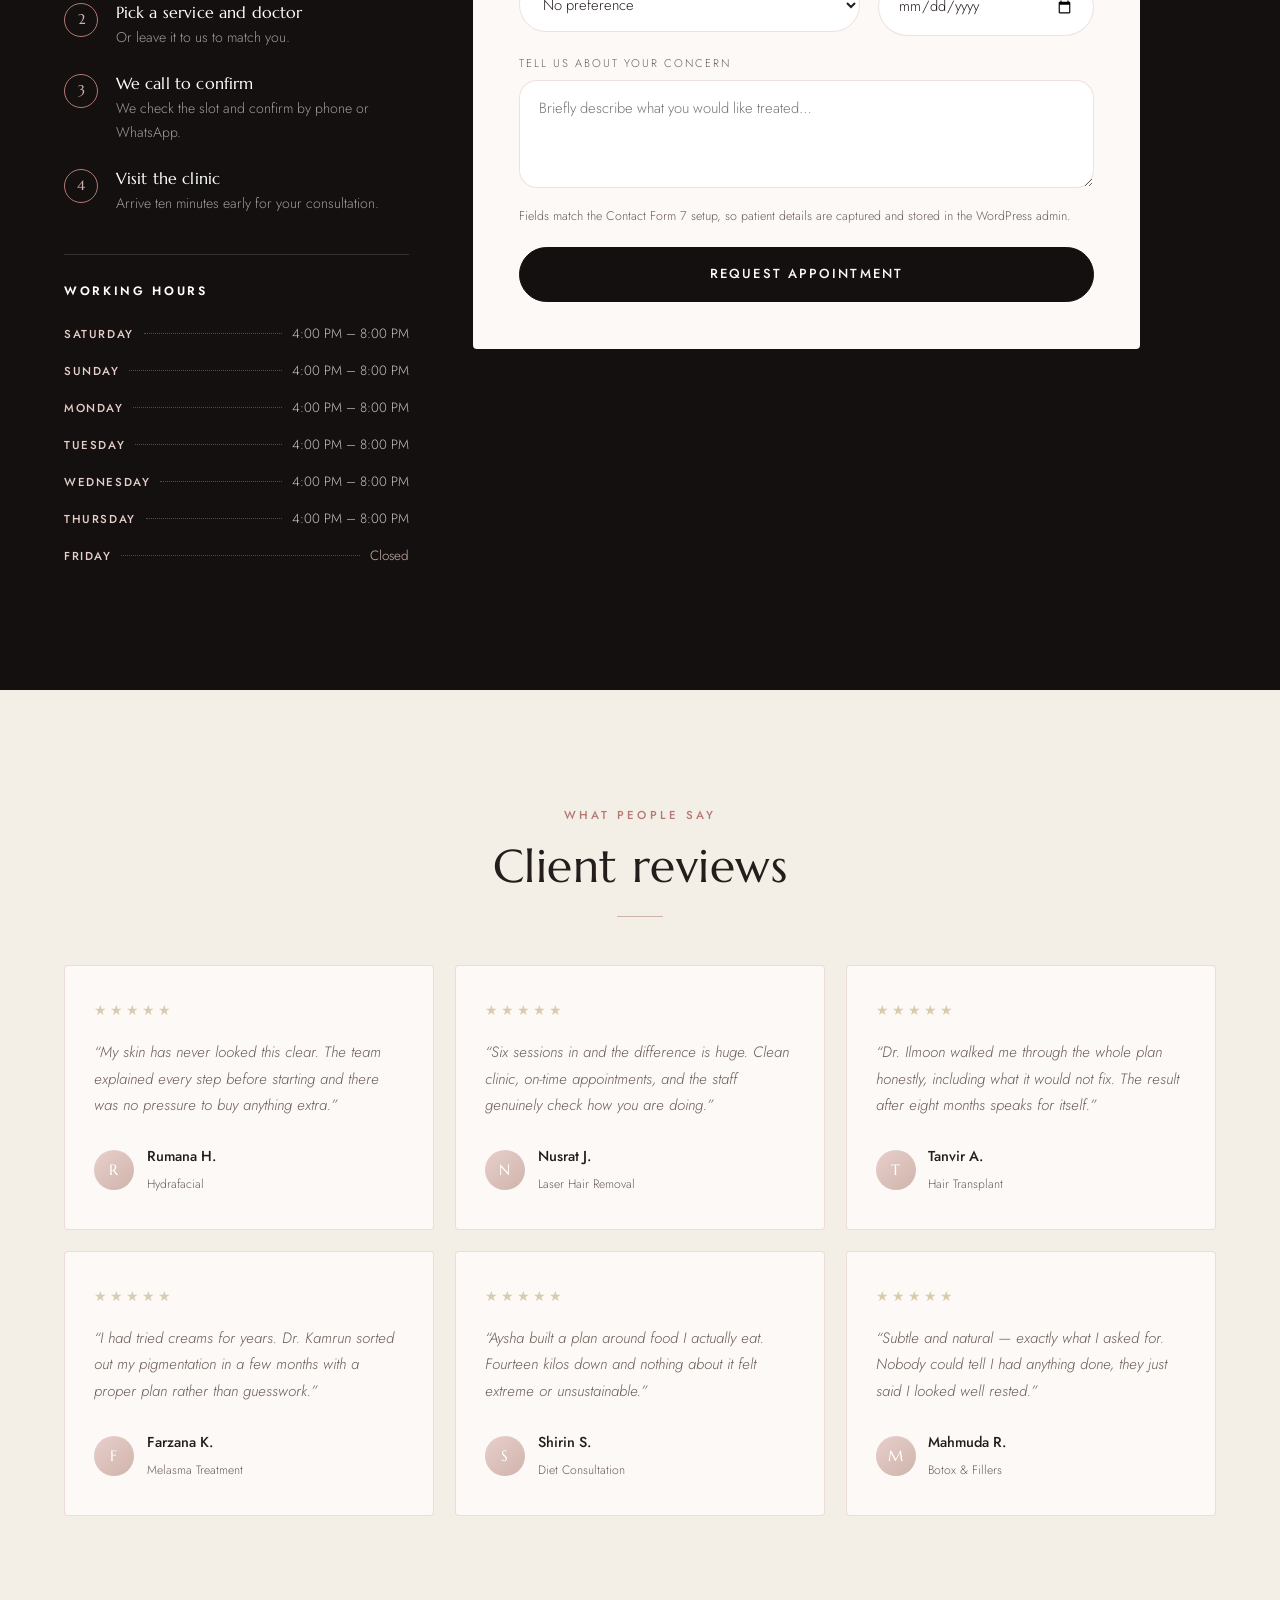
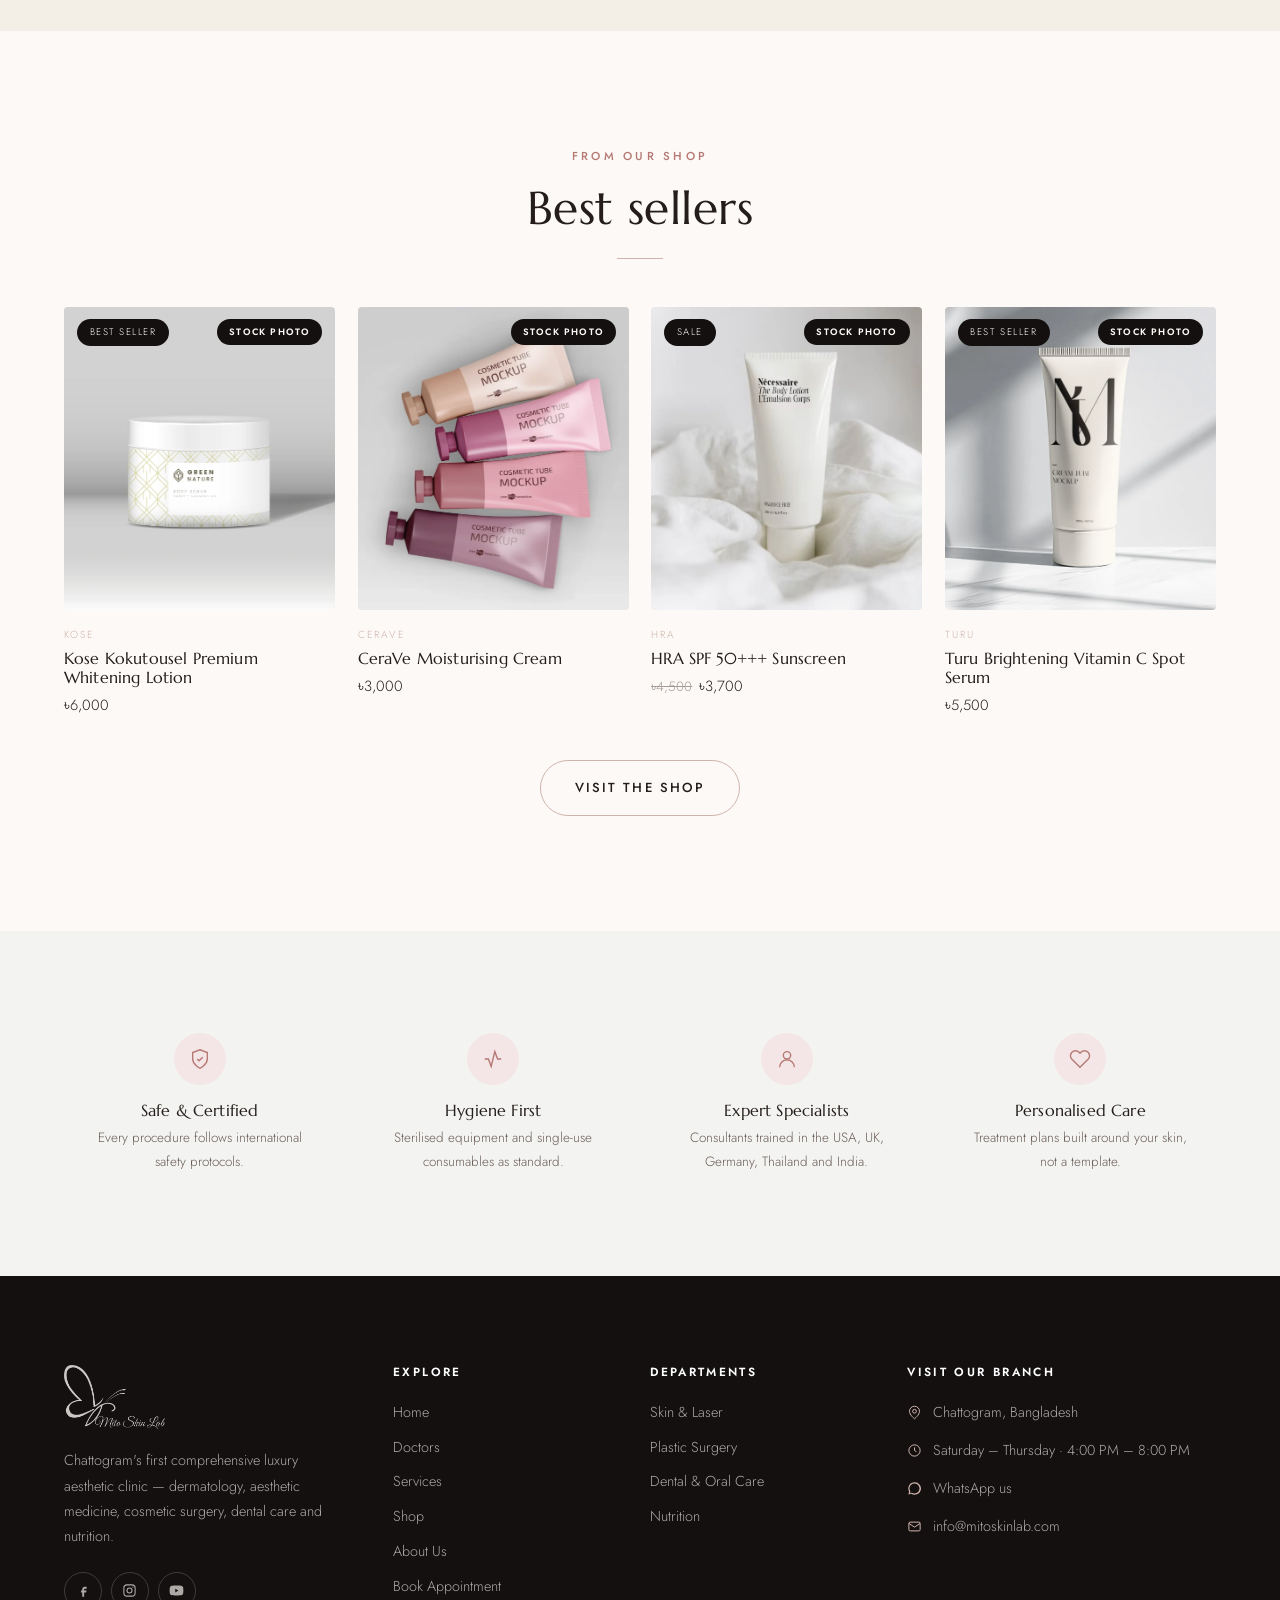
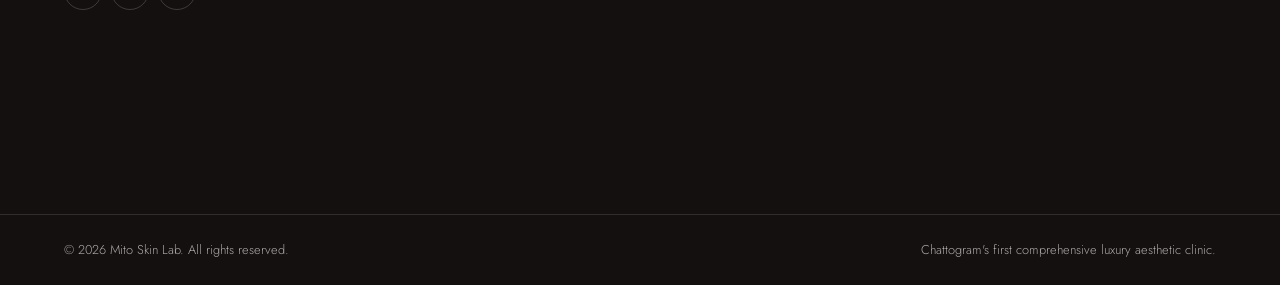
==== commit 981c24ee: "Add the real logo and doctor photos Logo: assets/logo/mito-logo.png (header) and mito-logo-white.png" ====
--- a/index.html
+++ b/index.html
@@ -27,8 +27,7 @@
 <header class="header">
   <div class="wrap header__inner">
     <a class="brand" href="index.html">
-      <span class="brand__mark">M</span>
-      <span class="brand__name">Mito Skin Lab<span class="brand__sub">Aesthetic Clinic</span></span>
+      <img class="brand__logo" src="assets/logo/mito-logo.png" alt="Mito Skin Lab — Aesthetic Clinic">
     </a>
 
     <nav class="nav">
@@ -66,7 +65,7 @@
 <!-- ===================== MOBILE NAV ===================== -->
 <div class="mobile-nav" id="mobileNav" data-open="false">
   <div class="mobile-nav__head">
-    <a class="brand" href="index.html"><span class="brand__mark">M</span><span class="brand__name">Mito Skin Lab</span></a>
+    <a class="brand" href="index.html"><img class="brand__logo" src="assets/logo/mito-logo.png" alt="Mito Skin Lab"></a>
     <button class="icon-btn" data-nav-close aria-label="Close menu">
       <svg viewBox="0 0 24 24" fill="none" stroke="currentColor" stroke-width="1.6"><path d="M18 6 6 18M6 6l12 12"/></svg>
     </button>
@@ -324,8 +323,7 @@
   <div class="wrap footer__grid">
     <div class="footer__brand">
       <a class="brand" href="index.html">
-        <span class="brand__mark">M</span>
-        <span class="brand__name">Mito Skin Lab<span class="brand__sub">Aesthetic Clinic</span></span>
+        <img class="brand__logo" src="assets/logo/mito-logo-white.png" alt="Mito Skin Lab — Aesthetic Clinic">
       </a>
       <p>Chattogram's first comprehensive luxury aesthetic clinic — dermatology, aesthetic medicine, cosmetic surgery, dental care and nutrition.</p>
       <div class="footer__social">
--- a/css/mito.css
+++ b/css/mito.css
@@ -150,6 +150,8 @@
   display: grid; place-items: center;
   font-family: var(--font-display); font-size: 1.05rem; color: #fff;
 }
+.brand__logo { height: 58px; width: auto; display: block; }
+.footer__brand .brand__logo { height: 64px; }
 .brand__name { font-family: var(--font-display); font-size: 1.24rem; letter-spacing: .06em; line-height: 1.1; }
 .brand__sub { display: block; font-size: .58rem; letter-spacing: .34em; text-transform: uppercase; color: var(--dusty-mauve); font-family: var(--font-body); }
 
